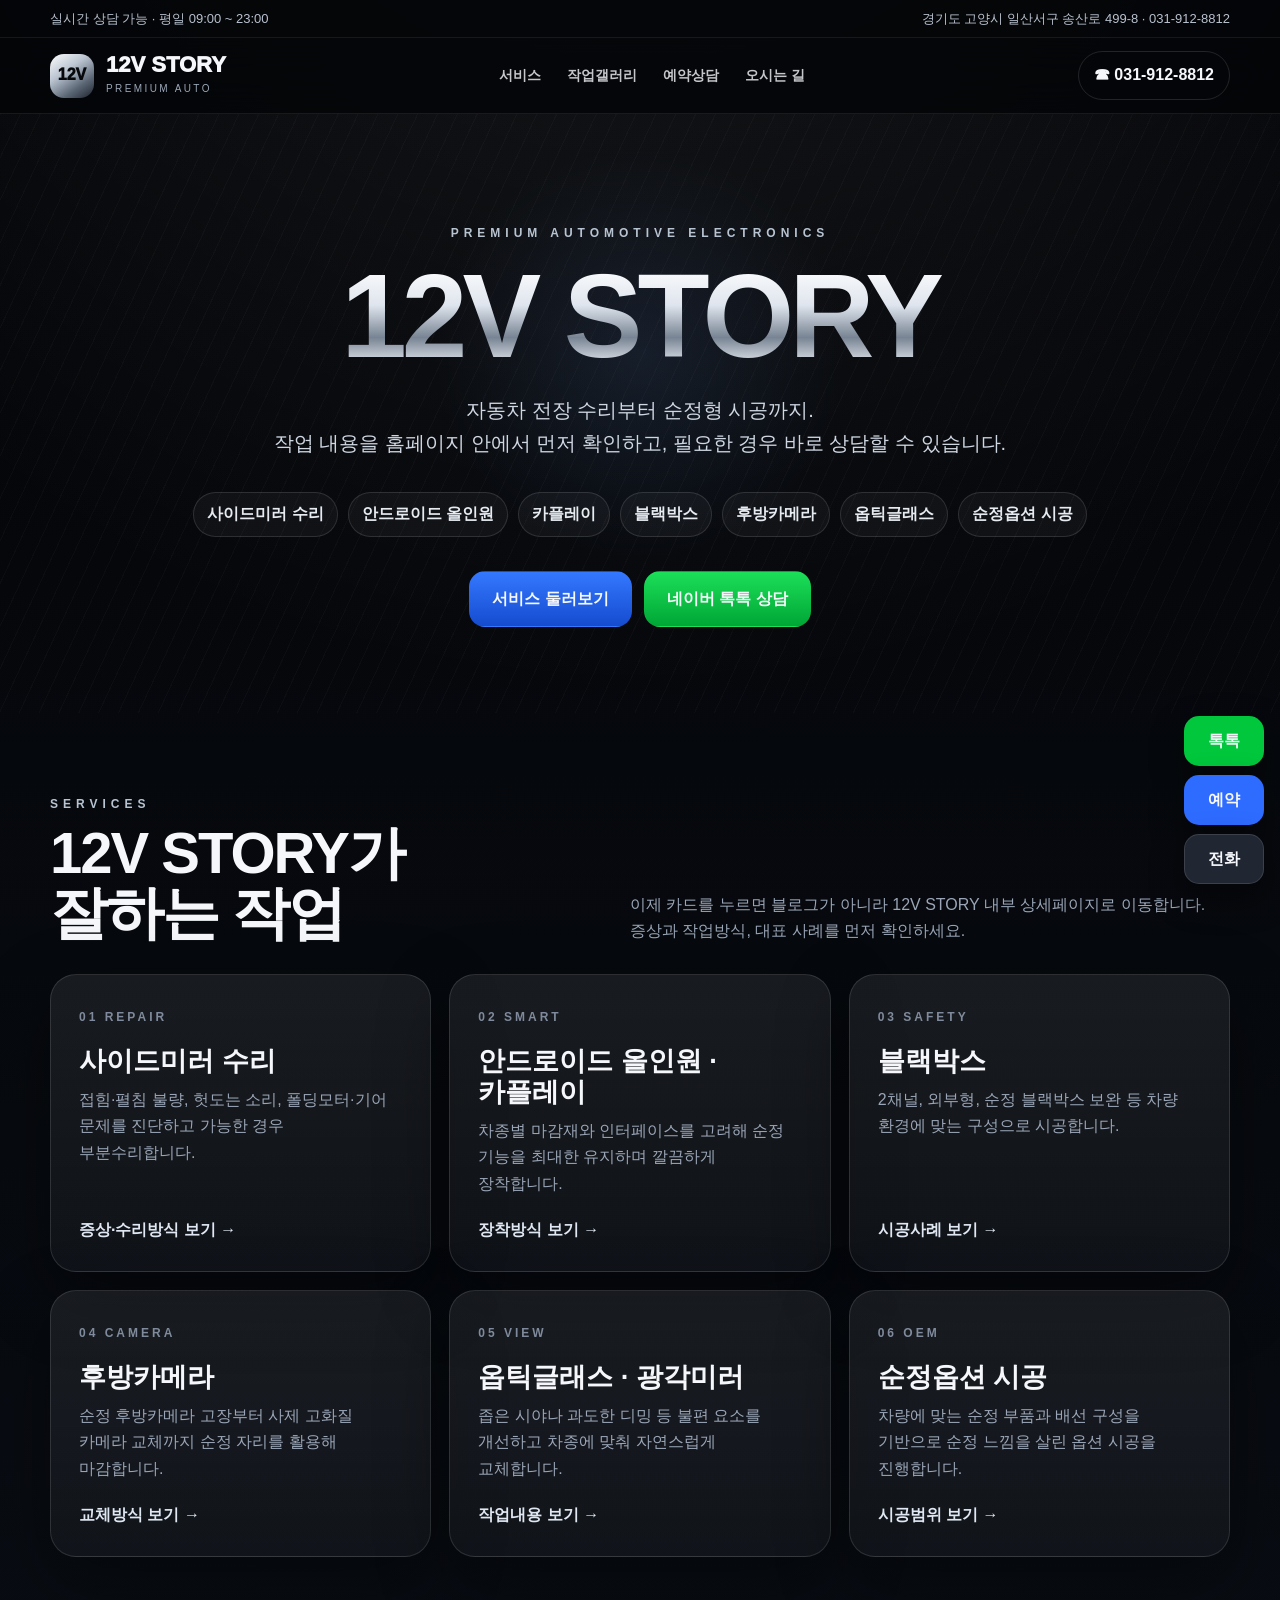
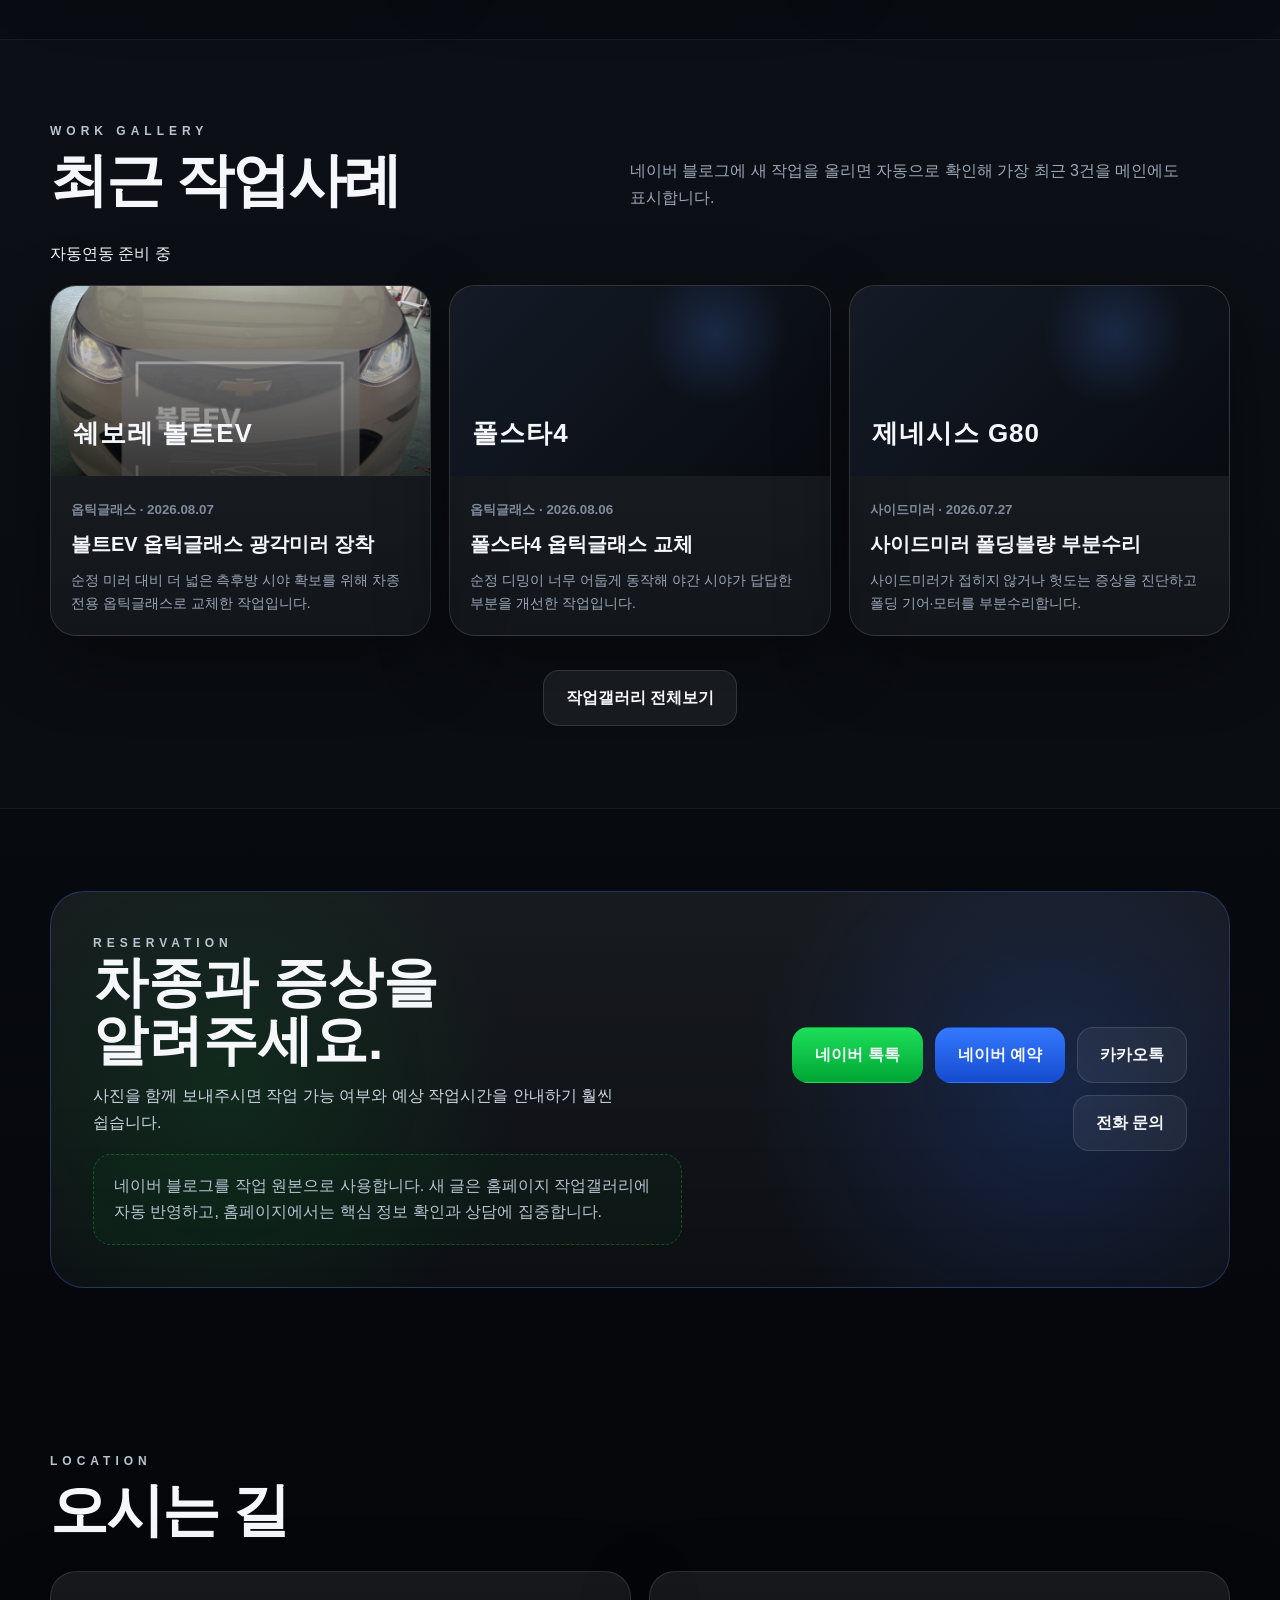
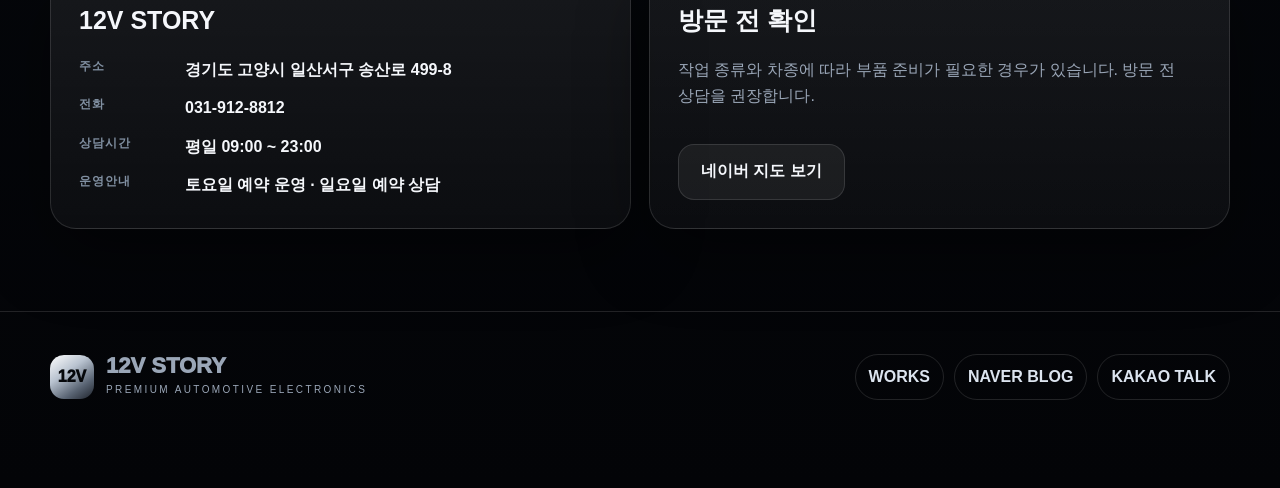
==== index.html @ 00e2d1cb "Add files via upload" ====
<!doctype html><html lang="ko"><head><meta charset="utf-8"><meta name="viewport" content="width=device-width,initial-scale=1"><meta name="description" content="12V STORY 일산 자동차 전장 전문. 사이드미러 수리, 안드로이드 올인원·카플레이, 블랙박스, 후방카메라, 옵틱글래스, 순정옵션 시공."><title>12V STORY | 일산 자동차 전장 전문</title><link rel="stylesheet" href="assets/style.css"></head><body>
<div class="topbar"><div class="wrap"><span>실시간 상담 가능 · 평일 09:00 ~ 23:00</span><span>경기도 고양시 일산서구 송산로 499-8 · 031-912-8812</span></div></div>
<nav class="nav"><div class="wrap"><a class="brand" href="index.html"><div class="brand-mark">12V</div><div><div class="brand-title">12V STORY</div><div class="brand-sub">PREMIUM AUTO</div></div></a><div class="menu"><a href="#services">서비스</a><a href="works.html">작업갤러리</a><a href="#contact">예약상담</a><a href="#location">오시는 길</a></div><a class="nav-call" href="tel:031-912-8812">☎ 031-912-8812</a></div></nav>
<header class="hero"><div class="wrap"><div class="eyebrow">Premium Automotive Electronics</div><h1>12V STORY</h1><p class="hero-copy">자동차 전장 수리부터 순정형 시공까지.<br>작업 내용을 홈페이지 안에서 먼저 확인하고, 필요한 경우 바로 상담할 수 있습니다.</p><div class="chips"><span class="chip">사이드미러 수리</span><span class="chip">안드로이드 올인원</span><span class="chip">카플레이</span><span class="chip">블랙박스</span><span class="chip">후방카메라</span><span class="chip">옵틱글래스</span><span class="chip">순정옵션 시공</span></div><div class="actions"><a class="btn primary" href="#services">서비스 둘러보기</a><a class="btn talk" href="http://talk.naver.com/WC6P8L" target="_blank" rel="noopener">네이버 톡톡 상담</a></div></div></header>
<main>
<section id="services"><div class="wrap"><div class="section-head"><div><div class="kicker">Services</div><h2>12V STORY가<br>잘하는 작업</h2></div><p class="lead">이제 카드를 누르면 블로그가 아니라 12V STORY 내부 상세페이지로 이동합니다. 증상과 작업방식, 대표 사례를 먼저 확인하세요.</p></div><div class="service-grid">
<a class="service-card" href="services/side-mirror.html"><div><span class="num">01 REPAIR</span><h3>사이드미러 수리</h3><p>접힘·펼침 불량, 헛도는 소리, 폴딩모터·기어 문제를 진단하고 가능한 경우 부분수리합니다.</p></div><span class="more">증상·수리방식 보기 →</span></a>
<a class="service-card" href="services/allinone-carplay.html"><div><span class="num">02 SMART</span><h3>안드로이드 올인원 · 카플레이</h3><p>차종별 마감재와 인터페이스를 고려해 순정 기능을 최대한 유지하며 깔끔하게 장착합니다.</p></div><span class="more">장착방식 보기 →</span></a>
<a class="service-card" href="services/blackbox.html"><div><span class="num">03 SAFETY</span><h3>블랙박스</h3><p>2채널, 외부형, 순정 블랙박스 보완 등 차량 환경에 맞는 구성으로 시공합니다.</p></div><span class="more">시공사례 보기 →</span></a>
<a class="service-card" href="services/rear-camera.html"><div><span class="num">04 CAMERA</span><h3>후방카메라</h3><p>순정 후방카메라 고장부터 사제 고화질 카메라 교체까지 순정 자리를 활용해 마감합니다.</p></div><span class="more">교체방식 보기 →</span></a>
<a class="service-card" href="services/opticglass.html"><div><span class="num">05 VIEW</span><h3>옵틱글래스 · 광각미러</h3><p>좁은 시야나 과도한 디밍 등 불편 요소를 개선하고 차종에 맞춰 자연스럽게 교체합니다.</p></div><span class="more">작업내용 보기 →</span></a>
<a class="service-card" href="services/oem.html"><div><span class="num">06 OEM</span><h3>순정옵션 시공</h3><p>차량에 맞는 순정 부품과 배선 구성을 기반으로 순정 느낌을 살린 옵션 시공을 진행합니다.</p></div><span class="more">시공범위 보기 →</span></a>
</div></div></section>
<section class="works"><div class="wrap"><div class="section-head"><div><div class="kicker">Work Gallery</div><h2>최근 작업사례</h2></div><p class="lead">네이버 블로그에 새 작업을 올리면 자동으로 확인해 가장 최근 3건을 메인에도 표시합니다.</p></div><div class="sync-status" data-sync-status>자동연동 준비 중</div><div class="work-grid" data-recent-works style="margin-top:18px"></div><div class="actions"><a class="btn dark" href="works.html">작업갤러리 전체보기</a></div></div></section>
<section id="contact"><div class="wrap"><div class="cta"><div><div class="kicker">Reservation</div><h2>차종과 증상을<br>알려주세요.</h2><p>사진을 함께 보내주시면 작업 가능 여부와 예상 작업시간을 안내하기 훨씬 쉽습니다.</p><div class="blog-note">네이버 블로그를 작업 원본으로 사용합니다. 새 글은 홈페이지 작업갤러리에 자동 반영하고, 홈페이지에서는 핵심 정보 확인과 상담에 집중합니다.</div></div><div class="actions"><a class="btn talk" href="http://talk.naver.com/WC6P8L" target="_blank" rel="noopener">네이버 톡톡</a><a class="btn primary" href="https://booking.naver.com/booking/6/bizes/475955" target="_blank" rel="noopener">네이버 예약</a><a class="btn dark" href="https://pf.kakao.com/_uxiWeu/chat" target="_blank" rel="noopener">카카오톡</a><a class="btn dark" href="tel:031-912-8812">전화 문의</a></div></div></div></section>
<section id="location"><div class="wrap"><div class="section-head"><div><div class="kicker">Location</div><h2>오시는 길</h2></div></div><div class="location-grid"><div class="info-card"><h3>12V STORY</h3><div class="info-list"><div><b>주소</b><span>경기도 고양시 일산서구 송산로 499-8</span></div><div><b>전화</b><span>031-912-8812</span></div><div><b>상담시간</b><span>평일 09:00 ~ 23:00</span></div><div><b>운영안내</b><span>토요일 예약 운영 · 일요일 예약 상담</span></div></div></div><div class="info-card"><h3>방문 전 확인</h3><p class="lead">작업 종류와 차종에 따라 부품 준비가 필요한 경우가 있습니다. 방문 전 상담을 권장합니다.</p><div class="actions" style="justify-content:flex-start"><a class="btn dark" href="https://naver.me/GYCbF7AK" target="_blank" rel="noopener">네이버 지도 보기</a></div></div></div></div></section>
</main>
<footer><div class="wrap footer-grid"><a class="brand" href="index.html"><div class="brand-mark">12V</div><div><div class="brand-title">12V STORY</div><div class="brand-sub">PREMIUM AUTOMOTIVE ELECTRONICS</div></div></a><div class="footer-links"><a href="works.html">WORKS</a><a href="https://blog.naver.com/uh2816" target="_blank" rel="noopener">NAVER BLOG</a><a href="https://pf.kakao.com/_uxiWeu/chat" target="_blank" rel="noopener">KAKAO TALK</a></div></div></footer>
<div class="floating"><a class="talk" href="http://talk.naver.com/WC6P8L" target="_blank" rel="noopener">톡톡</a><a class="reserve" href="https://booking.naver.com/booking/6/bizes/475955" target="_blank" rel="noopener">예약</a><a class="phone" href="tel:031-912-8812">전화</a></div>
<script src="assets/works-data.js"></script><script src="assets/gallery.js"></script></body></html>
---- assets/style.css ----
:root{--bg:#05070b;--bg2:#0a0e14;--panel:#0d121a;--panel2:#111824;--line:rgba(255,255,255,.12);--text:#f5f7fb;--muted:#9aa6b7;--naver:#00c73c;--blue:#2e6bff;--radius:26px;--shadow:0 24px 70px rgba(0,0,0,.42)}
*{box-sizing:border-box;margin:0;padding:0}html{scroll-behavior:smooth}body{font-family:-apple-system,BlinkMacSystemFont,'Noto Sans KR','Pretendard','Segoe UI',sans-serif;background:radial-gradient(circle at 50% -10%,rgba(255,255,255,.09),transparent 26%),linear-gradient(180deg,#030407,#090d13 46%,#030407);color:var(--text);line-height:1.65;word-break:keep-all}a{color:inherit;text-decoration:none}.wrap{width:min(1180px,calc(100% - 40px));margin:auto}.topbar{height:38px;border-bottom:1px solid rgba(255,255,255,.07);background:rgba(3,4,7,.82);color:#b9c2cf;font-size:13px}.topbar .wrap{height:100%;display:flex;align-items:center;justify-content:space-between}.nav{position:sticky;top:0;z-index:30;height:76px;background:rgba(3,4,7,.78);backdrop-filter:blur(18px);border-bottom:1px solid rgba(255,255,255,.08)}.nav .wrap{height:100%;display:flex;align-items:center;justify-content:space-between;gap:24px}.brand{display:flex;align-items:center;gap:12px}.brand-mark{width:44px;height:44px;border-radius:14px;display:grid;place-items:center;background:linear-gradient(145deg,#fff,#b9c3d0 38%,#596473 72%,#1d222b);color:#06080b;font-weight:1000}.brand-title{font-size:22px;font-weight:1000;line-height:1}.brand-sub{font-size:10px;color:var(--muted);letter-spacing:2.4px;margin-top:5px}.menu{display:flex;gap:26px;font-size:14px;font-weight:850}.menu a{opacity:.8}.menu a:hover{opacity:1}.nav-call{padding:10px 15px;border-radius:999px;border:1px solid var(--line);font-weight:900}.hero{padding:110px 0 86px;text-align:center;position:relative;overflow:hidden}.hero:before{content:'';position:absolute;inset:0;background:radial-gradient(circle at 50% 40%,rgba(80,120,180,.16),transparent 28%),repeating-linear-gradient(115deg,rgba(255,255,255,.025) 0 1px,transparent 1px 18px);pointer-events:none}.hero .wrap{position:relative}.eyebrow,.kicker{font-size:12px;letter-spacing:5px;text-transform:uppercase;color:#b8c4d2;font-weight:900}.hero h1{font-size:clamp(58px,10vw,118px);line-height:.92;letter-spacing:-5px;margin:18px 0 24px;background:linear-gradient(180deg,#fff,#dfe5ee 40%,#788493 70%,#f7faff);-webkit-background-clip:text;color:transparent}.hero-copy{max-width:820px;margin:0 auto;color:#cfd7e2;font-size:20px}.chips{display:flex;flex-wrap:wrap;justify-content:center;gap:10px;margin:32px auto 0;max-width:920px}.chip{padding:8px 13px;border:1px solid var(--line);border-radius:999px;background:rgba(255,255,255,.04);font-weight:800;color:#e6ebf2}.actions{display:flex;gap:12px;flex-wrap:wrap;justify-content:center;margin-top:34px}.btn{min-height:56px;padding:0 22px;border-radius:16px;display:inline-flex;align-items:center;justify-content:center;font-weight:950;border:1px solid transparent;transition:.18s}.btn:hover{transform:translateY(-2px)}.btn.primary{background:linear-gradient(180deg,#3478ff,#154ccf)}.btn.talk{background:linear-gradient(180deg,#1cdf59,#00a635)}.btn.dark{background:rgba(255,255,255,.06);border-color:var(--line)}section{padding:82px 0}.section-head{display:flex;justify-content:space-between;gap:24px;align-items:end;margin-bottom:30px}.section-head h2{font-size:clamp(34px,5vw,58px);line-height:1.05;letter-spacing:-2px;margin-top:8px}.lead{max-width:600px;color:var(--muted)}.service-grid{display:grid;grid-template-columns:repeat(3,1fr);gap:18px}.service-card,.work-card,.info-card{border:1px solid var(--line);border-radius:var(--radius);background:linear-gradient(180deg,rgba(255,255,255,.075),rgba(255,255,255,.035));box-shadow:var(--shadow);overflow:hidden}.service-card{padding:28px;min-height:260px;display:flex;flex-direction:column;justify-content:space-between}.service-card .num{font-size:12px;letter-spacing:3px;color:#7f8b9c;font-weight:900}.service-card h3{font-size:27px;line-height:1.15;margin:16px 0 10px}.service-card p{color:var(--muted)}.more{margin-top:20px;font-weight:900;color:#dfe7f2}.works{background:rgba(255,255,255,.012);border-top:1px solid rgba(255,255,255,.05);border-bottom:1px solid rgba(255,255,255,.05)}.work-grid{display:grid;grid-template-columns:repeat(3,1fr);gap:18px}.work-card .visual{height:190px;display:flex;align-items:end;padding:22px;background:radial-gradient(circle at 70% 25%,rgba(70,120,220,.22),transparent 24%),linear-gradient(135deg,#141b27,#080b10)}.work-card .visual b{font-size:26px;letter-spacing:1px}.work-card .body{padding:20px}.work-card .body small{color:#7f8b9c;font-weight:800}.work-card .body h3{font-size:20px;margin:5px 0 8px}.work-card .body p{color:var(--muted);font-size:14px}.cta{border:1px solid rgba(80,130,255,.28);border-radius:34px;padding:42px;background:radial-gradient(circle at 15% 50%,rgba(0,199,60,.12),transparent 28%),radial-gradient(circle at 85% 50%,rgba(46,107,255,.2),transparent 30%),linear-gradient(180deg,rgba(255,255,255,.07),rgba(255,255,255,.03));display:grid;grid-template-columns:1.1fr .9fr;gap:24px;align-items:center}.cta h2{font-size:clamp(34px,5vw,55px);line-height:1.05}.cta p{color:#cbd4df;margin-top:14px}.cta .actions{justify-content:flex-end;margin-top:0}.blog-note{margin-top:18px;padding:18px 20px;border:1px dashed rgba(0,199,60,.35);border-radius:18px;color:#b8c3d0;background:rgba(0,199,60,.04)}.location-grid{display:grid;grid-template-columns:1fr 1fr;gap:18px}.info-card{padding:28px}.info-card h3{font-size:25px;margin-bottom:16px}.info-list{display:grid;gap:12px}.info-list div{display:grid;grid-template-columns:90px 1fr;gap:16px}.info-list b{color:#8190a2;font-size:12px;letter-spacing:1px}.info-list span{font-weight:800}.floating{position:fixed;right:16px;bottom:16px;z-index:40;display:grid;gap:9px}.floating a{min-width:80px;height:50px;border-radius:15px;display:flex;align-items:center;justify-content:center;font-weight:950;box-shadow:0 14px 34px rgba(0,0,0,.38)}.floating .talk{background:var(--naver)}.floating .reserve{background:var(--blue)}.floating .phone{background:#202632;border:1px solid var(--line)}footer{padding:42px 0 88px;border-top:1px solid var(--line);color:var(--muted)}.footer-grid{display:flex;justify-content:space-between;align-items:center;gap:24px}.footer-links{display:flex;gap:10px;flex-wrap:wrap}.footer-links a{padding:9px 13px;border:1px solid var(--line);border-radius:999px;color:#dce4ef;font-weight:850}.page-hero{padding:78px 0 54px}.page-hero h1{font-size:clamp(44px,7vw,80px);line-height:1.03;letter-spacing:-3px;margin:14px 0}.page-hero p{max-width:780px;color:#cbd4df;font-size:18px}.symptoms{display:grid;grid-template-columns:repeat(4,1fr);gap:14px;margin-top:28px}.symptom{padding:18px;border:1px solid var(--line);border-radius:18px;background:rgba(255,255,255,.04);font-weight:850}.content-grid{display:grid;grid-template-columns:1.05fr .95fr;gap:20px}.content-panel{padding:30px;border:1px solid var(--line);border-radius:var(--radius);background:rgba(255,255,255,.04)}.content-panel h2{font-size:32px;margin-bottom:12px}.content-panel p,.content-panel li{color:#b9c4d1}.content-panel ul{padding-left:20px;display:grid;gap:8px}.steps{display:grid;gap:12px;margin-top:20px}.step{display:grid;grid-template-columns:54px 1fr;gap:14px;align-items:start;padding:16px;border:1px solid var(--line);border-radius:18px}.step b{width:42px;height:42px;border-radius:13px;display:grid;place-items:center;background:rgba(255,255,255,.08)}.step h3{font-size:18px}.step p{font-size:14px}.mini-works{display:grid;grid-template-columns:repeat(3,1fr);gap:14px;margin-top:20px}.mini-work{padding:20px;border:1px solid var(--line);border-radius:20px;background:rgba(255,255,255,.04)}.mini-work b{display:block;font-size:18px}.mini-work span{font-size:13px;color:var(--muted)}
@media(max-width:980px){.topbar,.menu{display:none}.service-grid,.work-grid{grid-template-columns:repeat(2,1fr)}.cta,.location-grid,.content-grid{grid-template-columns:1fr}.cta .actions{justify-content:flex-start}.symptoms{grid-template-columns:repeat(2,1fr)}}
@media(max-width:640px){.wrap{width:min(100% - 28px,1180px)}.nav{height:68px}.brand-mark{width:38px;height:38px}.brand-title{font-size:19px}.brand-sub{display:none}.nav-call{font-size:12px;padding:9px 11px}.hero{padding:82px 0 66px}.hero h1{letter-spacing:-3px}.hero-copy{font-size:17px}.service-grid,.work-grid,.mini-works{grid-template-columns:1fr}.section-head{display:block}.lead{margin-top:14px}.cta{padding:28px}.btn{width:100%}.location-grid,.content-grid{grid-template-columns:1fr}.symptoms{grid-template-columns:1fr}.footer-grid{flex-direction:column;align-items:flex-start}.floating{left:10px;right:10px;bottom:10px;grid-template-columns:repeat(3,1fr)}.floating a{min-width:0}.page-hero{padding:58px 0 38px}}
.gallery-section{padding-top:30px}.gallery-toolbar{display:flex;gap:10px;flex-wrap:wrap;margin-bottom:24px}.filter-btn{appearance:none;border:1px solid var(--line);background:rgba(255,255,255,.045);color:#dce4ef;padding:10px 15px;border-radius:999px;font:inherit;font-size:14px;font-weight:900;cursor:pointer}.filter-btn:hover,.filter-btn.active{background:#eef3fb;color:#080b10;border-color:#eef3fb}.work-card[hidden]{display:none}.work-card .visual.has-image{background-size:cover!important;background-position:center!important}.gallery-empty{padding:50px 20px;text-align:center;color:var(--muted);border:1px dashed var(--line);border-radius:22px}.work-detail-hero{padding-bottom:36px}.detail-tags{justify-content:flex-start;margin-top:24px}.detail-gallery{padding:58px 0 22px}.photo-grid{display:grid;grid-template-columns:repeat(2,1fr);gap:16px}.photo-grid figure{overflow:hidden;border:1px solid var(--line);border-radius:22px;background:rgba(255,255,255,.04)}.photo-grid img{display:block;width:100%;height:auto;object-fit:contain;background:#05070b}.photo-grid figcaption{padding:12px 15px;color:var(--muted);font-size:13px}.photo-placeholder{margin:34px 0;padding:38px;text-align:center;border:1px dashed var(--line);border-radius:22px;color:var(--muted)}.detail-bottom{display:flex;gap:12px;flex-wrap:wrap;padding:30px 0 76px}@media(max-width:640px){.photo-grid{grid-template-columns:1fr}.gallery-toolbar{gap:8px}.filter-btn{padding:9px 12px;font-size:13px}.detail-bottom .btn{width:100%}}
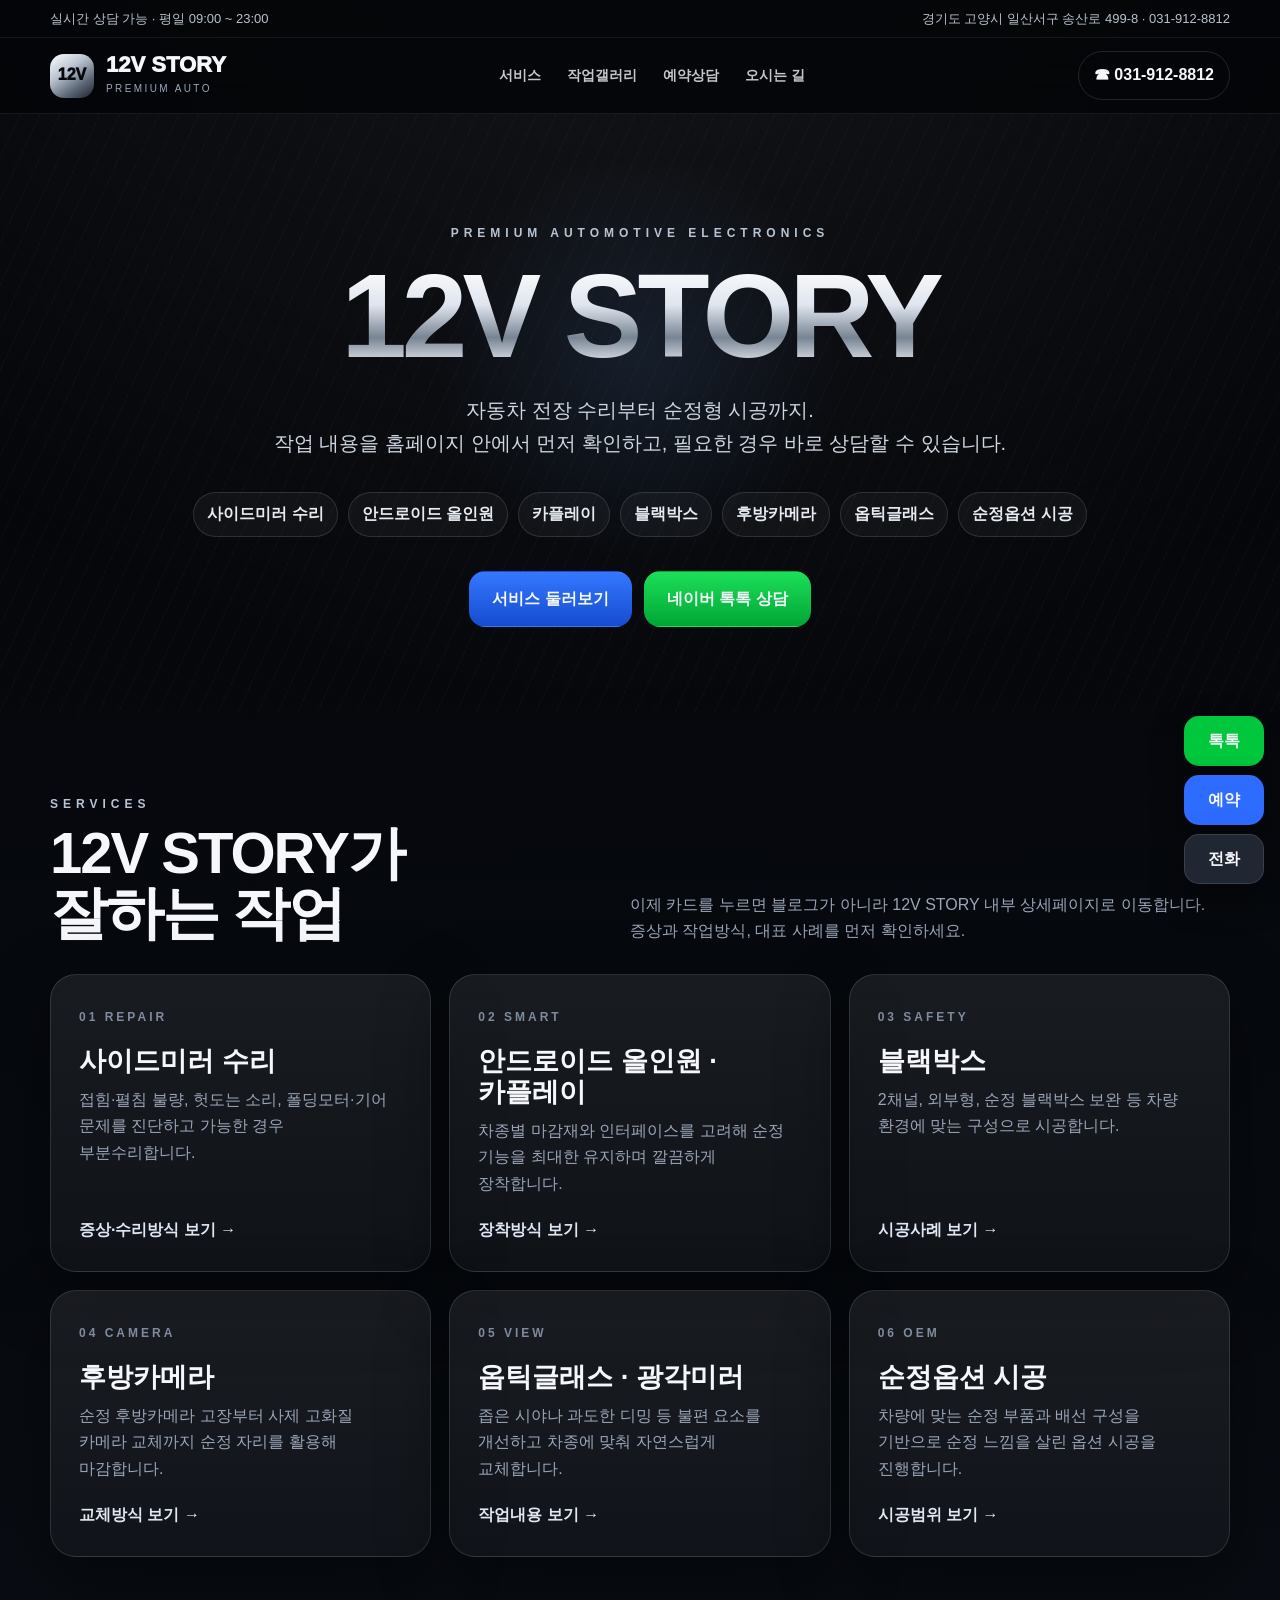
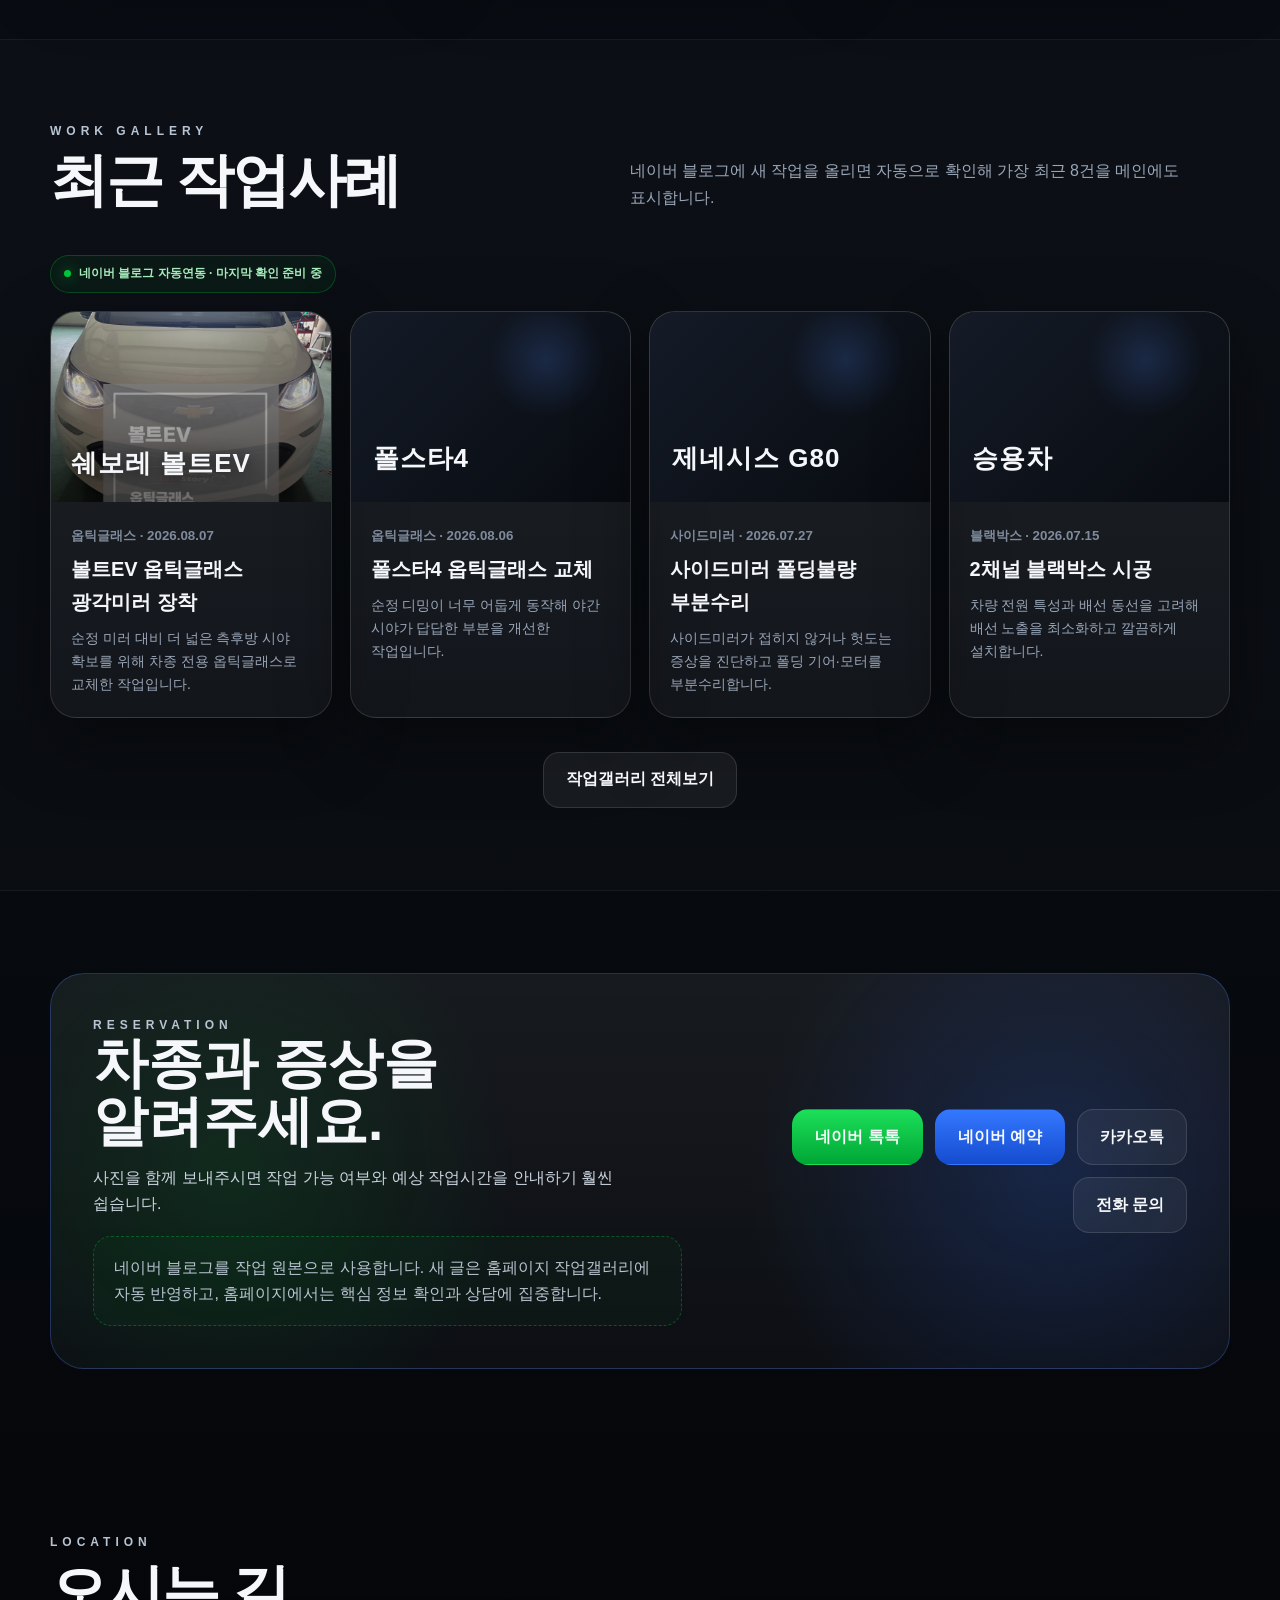
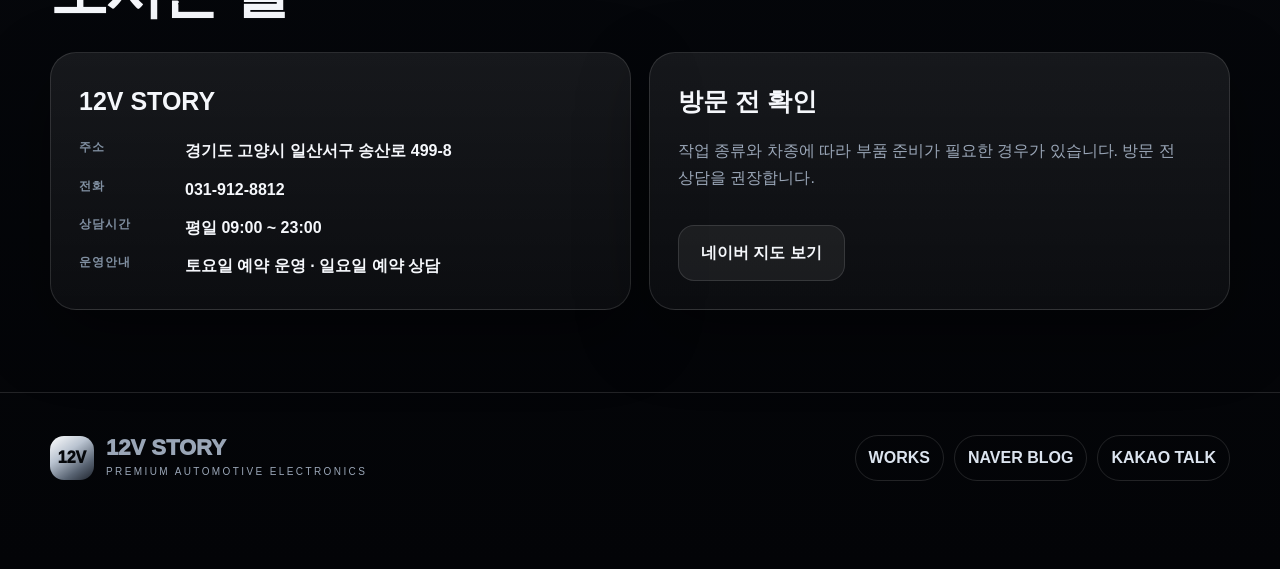
==== commit 01040499: "Add files via upload" ====
--- a/index.html
+++ b/index.html
@@ -11,7 +11,7 @@
 <a class="service-card" href="services/opticglass.html"><div><span class="num">05 VIEW</span><h3>옵틱글래스 · 광각미러</h3><p>좁은 시야나 과도한 디밍 등 불편 요소를 개선하고 차종에 맞춰 자연스럽게 교체합니다.</p></div><span class="more">작업내용 보기 →</span></a>
 <a class="service-card" href="services/oem.html"><div><span class="num">06 OEM</span><h3>순정옵션 시공</h3><p>차량에 맞는 순정 부품과 배선 구성을 기반으로 순정 느낌을 살린 옵션 시공을 진행합니다.</p></div><span class="more">시공범위 보기 →</span></a>
 </div></div></section>
-<section class="works"><div class="wrap"><div class="section-head"><div><div class="kicker">Work Gallery</div><h2>최근 작업사례</h2></div><p class="lead">네이버 블로그에 새 작업을 올리면 자동으로 확인해 가장 최근 3건을 메인에도 표시합니다.</p></div><div class="sync-status" data-sync-status>자동연동 준비 중</div><div class="work-grid" data-recent-works style="margin-top:18px"></div><div class="actions"><a class="btn dark" href="works.html">작업갤러리 전체보기</a></div></div></section>
+<section class="works"><div class="wrap"><div class="section-head"><div><div class="kicker">Work Gallery</div><h2>최근 작업사례</h2></div><p class="lead">네이버 블로그에 새 작업을 올리면 자동으로 확인해 가장 최근 8건을 메인에도 표시합니다.</p></div><div class="sync-status" data-sync-status>자동연동 준비 중</div><div class="work-grid" data-recent-works style="margin-top:18px"></div><div class="actions"><a class="btn dark" href="works.html">작업갤러리 전체보기</a></div></div></section>
 <section id="contact"><div class="wrap"><div class="cta"><div><div class="kicker">Reservation</div><h2>차종과 증상을<br>알려주세요.</h2><p>사진을 함께 보내주시면 작업 가능 여부와 예상 작업시간을 안내하기 훨씬 쉽습니다.</p><div class="blog-note">네이버 블로그를 작업 원본으로 사용합니다. 새 글은 홈페이지 작업갤러리에 자동 반영하고, 홈페이지에서는 핵심 정보 확인과 상담에 집중합니다.</div></div><div class="actions"><a class="btn talk" href="http://talk.naver.com/WC6P8L" target="_blank" rel="noopener">네이버 톡톡</a><a class="btn primary" href="https://booking.naver.com/booking/6/bizes/475955" target="_blank" rel="noopener">네이버 예약</a><a class="btn dark" href="https://pf.kakao.com/_uxiWeu/chat" target="_blank" rel="noopener">카카오톡</a><a class="btn dark" href="tel:031-912-8812">전화 문의</a></div></div></div></section>
 <section id="location"><div class="wrap"><div class="section-head"><div><div class="kicker">Location</div><h2>오시는 길</h2></div></div><div class="location-grid"><div class="info-card"><h3>12V STORY</h3><div class="info-list"><div><b>주소</b><span>경기도 고양시 일산서구 송산로 499-8</span></div><div><b>전화</b><span>031-912-8812</span></div><div><b>상담시간</b><span>평일 09:00 ~ 23:00</span></div><div><b>운영안내</b><span>토요일 예약 운영 · 일요일 예약 상담</span></div></div></div><div class="info-card"><h3>방문 전 확인</h3><p class="lead">작업 종류와 차종에 따라 부품 준비가 필요한 경우가 있습니다. 방문 전 상담을 권장합니다.</p><div class="actions" style="justify-content:flex-start"><a class="btn dark" href="https://naver.me/GYCbF7AK" target="_blank" rel="noopener">네이버 지도 보기</a></div></div></div></div></section>
 </main>
--- a/assets/style.css
+++ b/assets/style.css
@@ -3,3 +3,45 @@
 @media(max-width:980px){.topbar,.menu{display:none}.service-grid,.work-grid{grid-template-columns:repeat(2,1fr)}.cta,.location-grid,.content-grid{grid-template-columns:1fr}.cta .actions{justify-content:flex-start}.symptoms{grid-template-columns:repeat(2,1fr)}}
 @media(max-width:640px){.wrap{width:min(100% - 28px,1180px)}.nav{height:68px}.brand-mark{width:38px;height:38px}.brand-title{font-size:19px}.brand-sub{display:none}.nav-call{font-size:12px;padding:9px 11px}.hero{padding:82px 0 66px}.hero h1{letter-spacing:-3px}.hero-copy{font-size:17px}.service-grid,.work-grid,.mini-works{grid-template-columns:1fr}.section-head{display:block}.lead{margin-top:14px}.cta{padding:28px}.btn{width:100%}.location-grid,.content-grid{grid-template-columns:1fr}.symptoms{grid-template-columns:1fr}.footer-grid{flex-direction:column;align-items:flex-start}.floating{left:10px;right:10px;bottom:10px;grid-template-columns:repeat(3,1fr)}.floating a{min-width:0}.page-hero{padding:58px 0 38px}}
 .gallery-section{padding-top:30px}.gallery-toolbar{display:flex;gap:10px;flex-wrap:wrap;margin-bottom:24px}.filter-btn{appearance:none;border:1px solid var(--line);background:rgba(255,255,255,.045);color:#dce4ef;padding:10px 15px;border-radius:999px;font:inherit;font-size:14px;font-weight:900;cursor:pointer}.filter-btn:hover,.filter-btn.active{background:#eef3fb;color:#080b10;border-color:#eef3fb}.work-card[hidden]{display:none}.work-card .visual.has-image{background-size:cover!important;background-position:center!important}.gallery-empty{padding:50px 20px;text-align:center;color:var(--muted);border:1px dashed var(--line);border-radius:22px}.work-detail-hero{padding-bottom:36px}.detail-tags{justify-content:flex-start;margin-top:24px}.detail-gallery{padding:58px 0 22px}.photo-grid{display:grid;grid-template-columns:repeat(2,1fr);gap:16px}.photo-grid figure{overflow:hidden;border:1px solid var(--line);border-radius:22px;background:rgba(255,255,255,.04)}.photo-grid img{display:block;width:100%;height:auto;object-fit:contain;background:#05070b}.photo-grid figcaption{padding:12px 15px;color:var(--muted);font-size:13px}.photo-placeholder{margin:34px 0;padding:38px;text-align:center;border:1px dashed var(--line);border-radius:22px;color:var(--muted)}.detail-bottom{display:flex;gap:12px;flex-wrap:wrap;padding:30px 0 76px}@media(max-width:640px){.photo-grid{grid-template-columns:1fr}.gallery-toolbar{gap:8px}.filter-btn{padding:9px 12px;font-size:13px}.detail-bottom .btn{width:100%}}
+
+
+/* 작업 상세페이지 - 보기 편한 갤러리 버전 */
+.work-detail-hero{max-width:920px;margin:0 auto;padding-bottom:30px}
+.work-detail-hero h1{font-size:clamp(38px,6vw,68px);line-height:1.08}
+.work-detail-hero p{max-width:760px;font-size:17px}
+.detail-facts{display:grid;grid-template-columns:repeat(3,1fr);gap:12px;max-width:920px;margin:0 auto 18px}
+.detail-facts>div{padding:16px 18px;border:1px solid var(--line);border-radius:18px;background:rgba(255,255,255,.045)}
+.detail-facts small{display:block;color:#8190a2;font-size:11px;font-weight:900;letter-spacing:1.5px;margin-bottom:4px}
+.detail-facts b{display:block;font-size:16px}
+.detail-info-grid{display:grid;grid-template-columns:1.25fr .75fr;gap:18px;max-width:920px;margin:0 auto}
+.detail-copy,.detail-contact{padding:26px}
+.detail-copy h2,.detail-contact h2{font-size:27px}
+.detail-copy h3{font-size:17px;margin:22px 0 10px}
+.point-list{display:grid;gap:7px;padding-left:20px;color:#c7d0dc}
+.detail-tags{justify-content:flex-start;margin-top:20px}
+.detail-gallery{padding:52px 0 18px}
+.detail-gallery-inner{width:min(900px,100%);margin:0 auto}
+.detail-gallery .section-head{margin-bottom:22px}
+.detail-gallery .section-head h2{font-size:clamp(30px,4vw,42px)}
+.gallery-intro{color:var(--muted);font-size:14px;margin-top:8px}
+.photo-grid{grid-template-columns:repeat(2,minmax(0,1fr));gap:22px 18px;align-items:start}
+.photo-grid figure{border-radius:18px;box-shadow:0 14px 38px rgba(0,0,0,.24)}
+.photo-grid img{width:100%;height:auto;max-height:none}
+.photo-grid figcaption{padding:11px 13px 13px;line-height:1.5;font-size:13px;color:#b7c1cf;background:rgba(255,255,255,.025)}
+.detail-bottom{max-width:920px;margin:0 auto}
+@media(max-width:980px){.detail-info-grid{grid-template-columns:1fr}.detail-facts{grid-template-columns:repeat(3,1fr)}}
+@media(max-width:640px){.detail-facts{grid-template-columns:1fr;gap:8px}.detail-facts>div{padding:13px 15px}.detail-info-grid{gap:12px}.detail-copy,.detail-contact{padding:21px}.photo-grid{grid-template-columns:1fr;gap:16px}.detail-gallery{padding-top:40px}.gallery-intro{font-size:13px}}
+
+/* 네이버 블로그 자동연동형 */
+.sync-status{display:inline-flex;align-items:center;gap:8px;margin-top:14px;padding:8px 13px;border:1px solid rgba(0,199,60,.28);border-radius:999px;background:rgba(0,199,60,.055);color:#a9eebd;font-size:12px;font-weight:850}
+.sync-status:before{content:'';width:7px;height:7px;border-radius:50%;background:var(--naver);box-shadow:0 0 14px rgba(0,199,60,.8)}
+.work-card .visual.has-image{position:relative;padding:0;overflow:hidden;background:#090d13!important}
+.work-card .visual.has-image img{width:100%;height:100%;display:block;object-fit:cover;object-position:center}
+.work-card .visual.has-image:after{content:'';position:absolute;inset:0;background:linear-gradient(180deg,rgba(0,0,0,.02),rgba(0,0,0,.58));pointer-events:none}
+.work-card .visual.has-image b{position:absolute;left:20px;bottom:17px;z-index:2;text-shadow:0 2px 16px rgba(0,0,0,.7)}
+.auto-note{margin:18px 0 0;padding:18px 20px;border:1px solid rgba(0,199,60,.22);border-radius:20px;background:rgba(0,199,60,.045);color:#c4ceda}
+.auto-note b{color:#e9fff0}
+.not-found{margin:60px auto;max-width:820px}
+
+/* Main recent works: 8 items, 4 x 2 on desktop */
+@media(min-width:981px){.works [data-recent-works]{grid-template-columns:repeat(4,1fr)}}
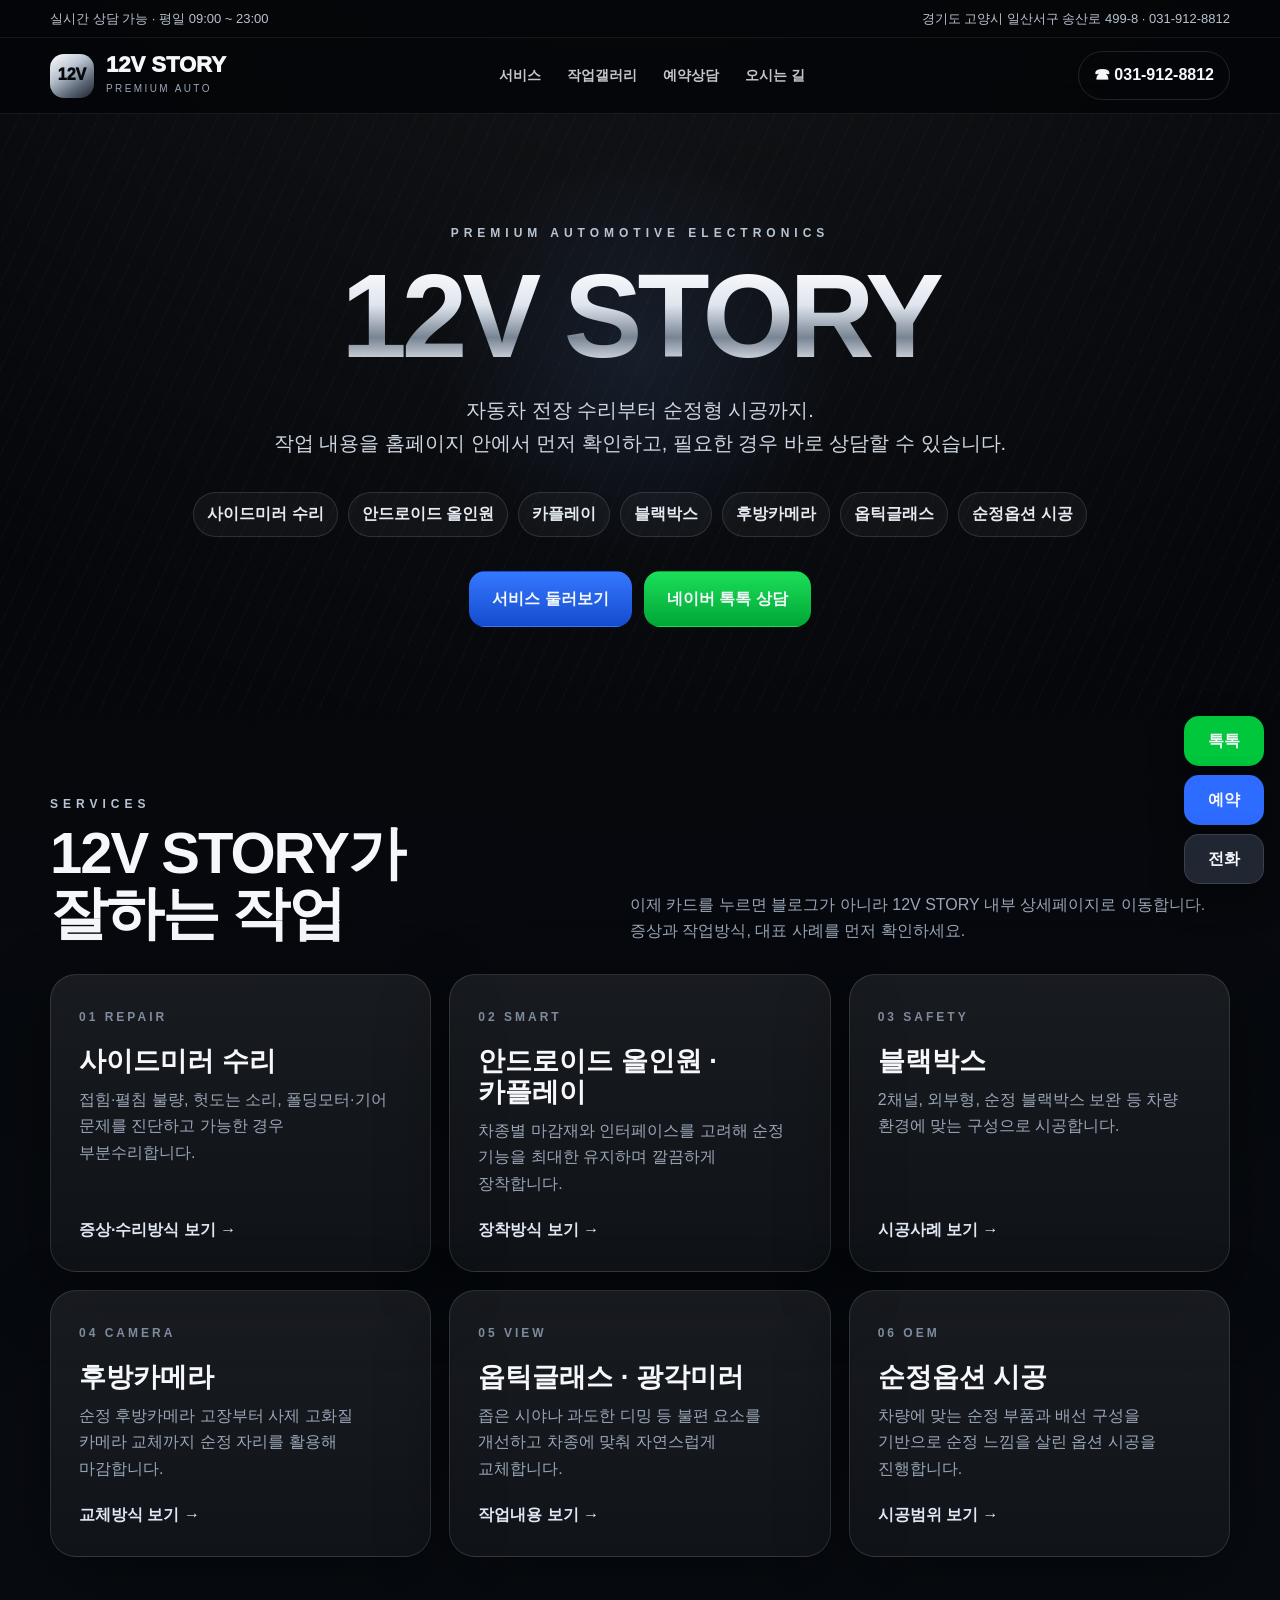
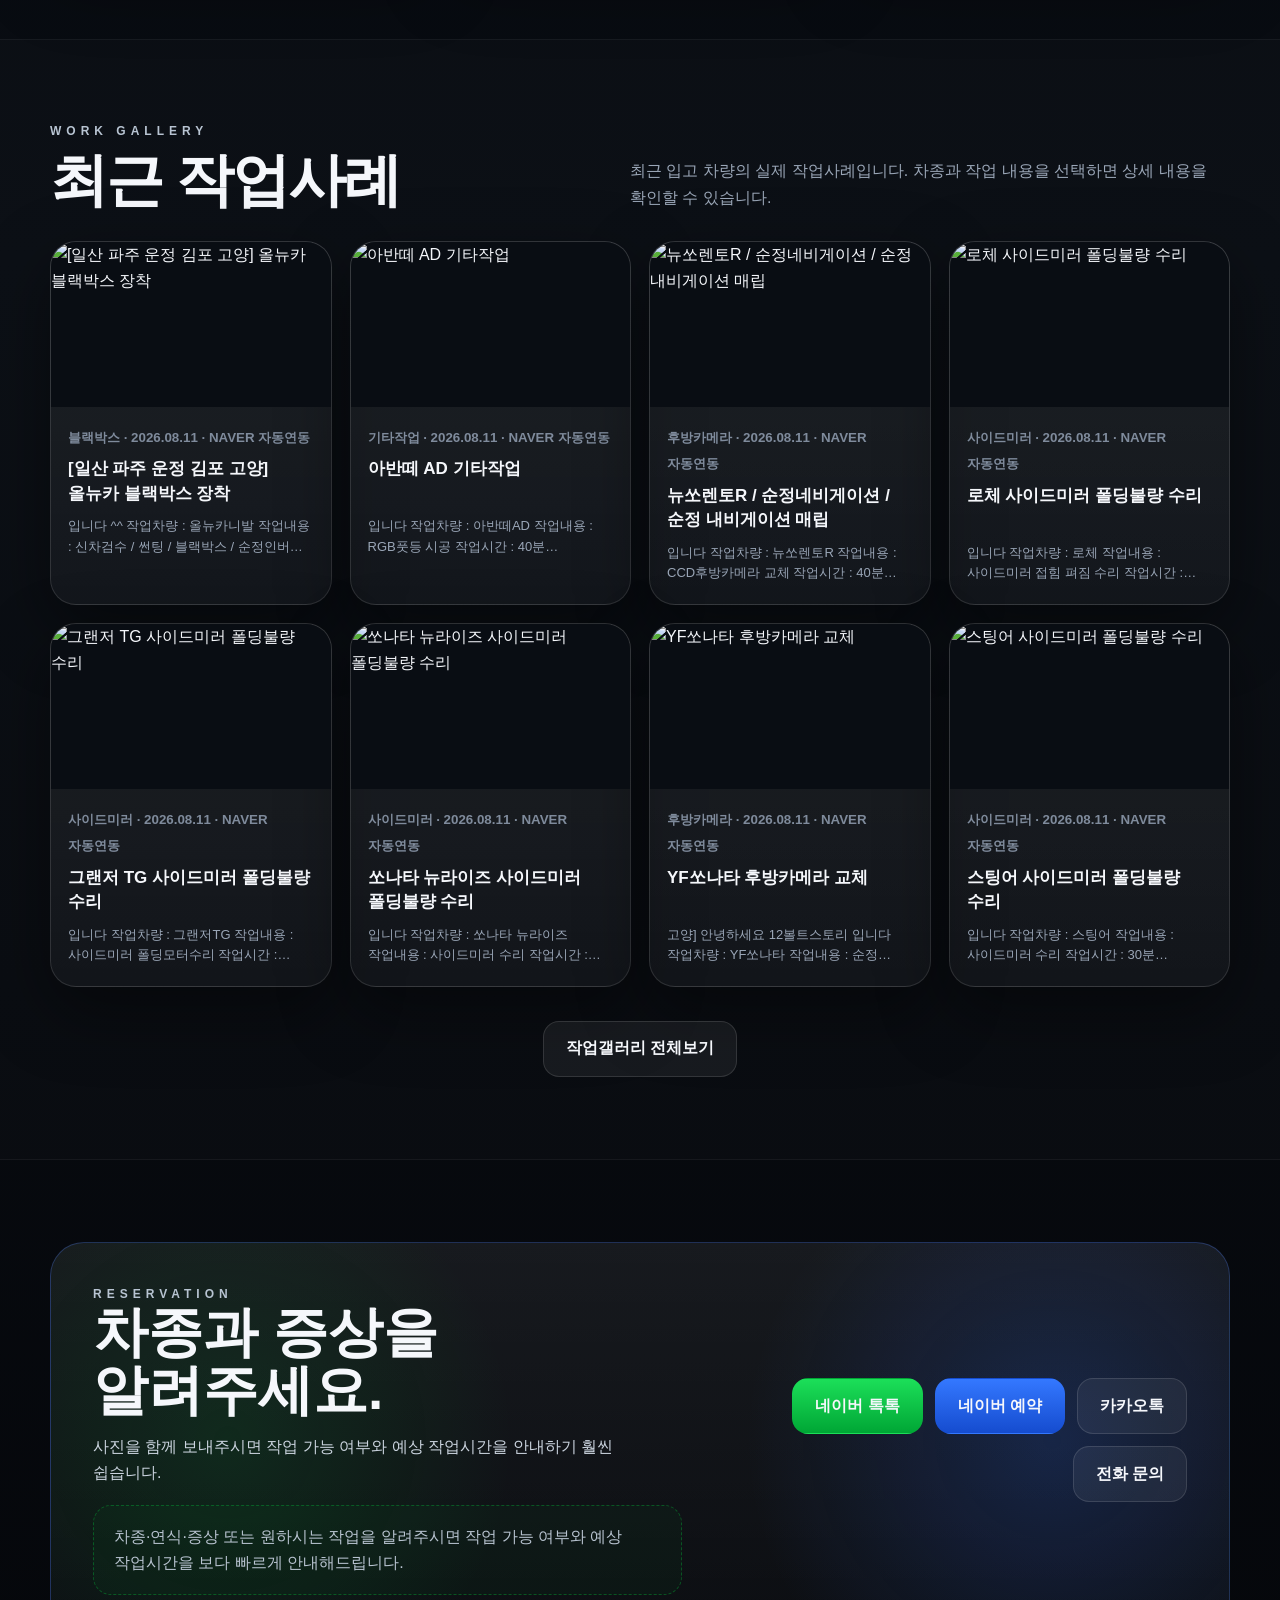
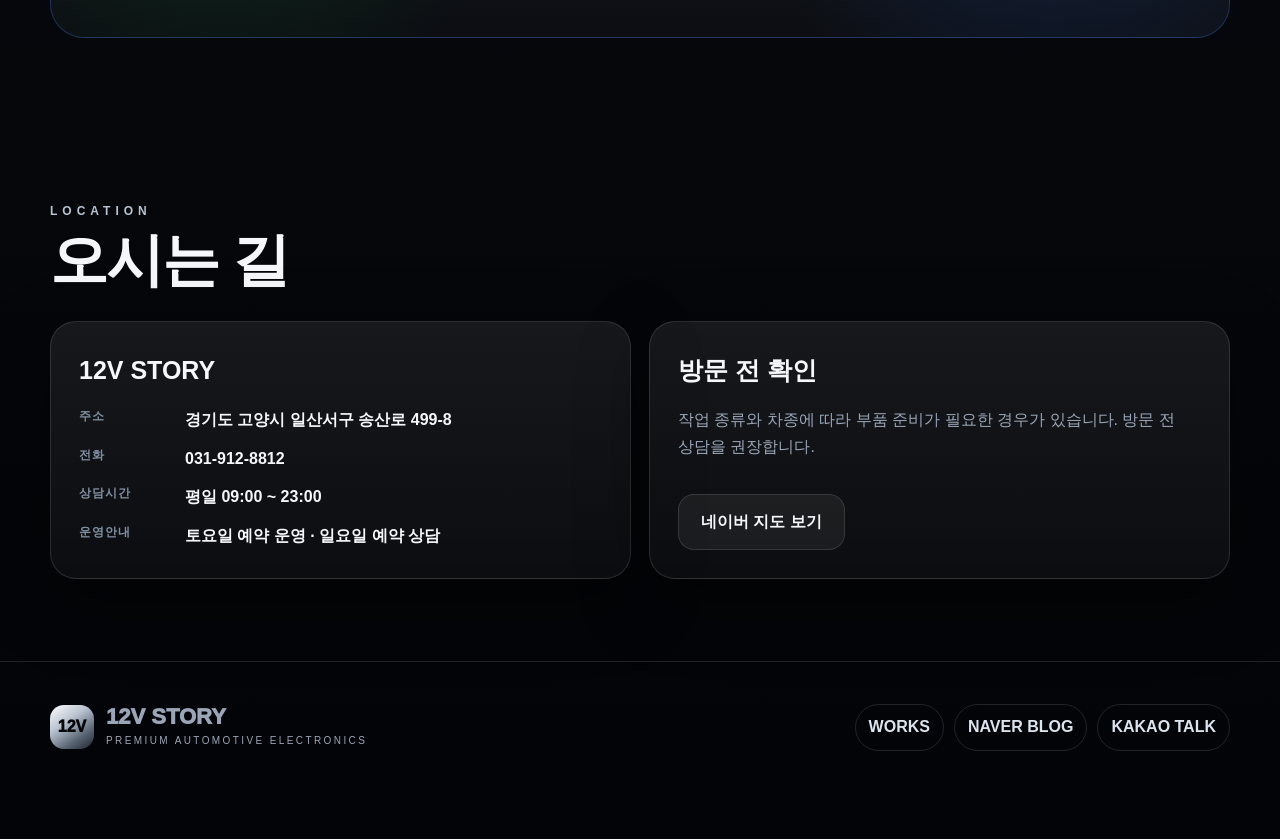
==== commit b77d958a: "Add files via upload" ====
--- a/index.html
+++ b/index.html
@@ -1,4 +1,4 @@
-<!doctype html><html lang="ko"><head><meta charset="utf-8"><meta name="viewport" content="width=device-width,initial-scale=1"><meta name="description" content="12V STORY 일산 자동차 전장 전문. 사이드미러 수리, 안드로이드 올인원·카플레이, 블랙박스, 후방카메라, 옵틱글래스, 순정옵션 시공."><title>12V STORY | 일산 자동차 전장 전문</title><link rel="stylesheet" href="assets/style.css"></head><body>
+<!doctype html><html lang="ko"><head><meta charset="utf-8"><meta name="viewport" content="width=device-width,initial-scale=1"><meta name="description" content="12V STORY 일산 자동차 전장 전문. 사이드미러 수리, 안드로이드 올인원·카플레이, 블랙박스, 후방카메라, 옵틱글래스, 순정옵션 시공."><title>12V STORY | 일산 자동차 전장 전문</title><link rel="stylesheet" href="assets/style.css?v=20260812a"></head><body>
 <div class="topbar"><div class="wrap"><span>실시간 상담 가능 · 평일 09:00 ~ 23:00</span><span>경기도 고양시 일산서구 송산로 499-8 · 031-912-8812</span></div></div>
 <nav class="nav"><div class="wrap"><a class="brand" href="index.html"><div class="brand-mark">12V</div><div><div class="brand-title">12V STORY</div><div class="brand-sub">PREMIUM AUTO</div></div></a><div class="menu"><a href="#services">서비스</a><a href="works.html">작업갤러리</a><a href="#contact">예약상담</a><a href="#location">오시는 길</a></div><a class="nav-call" href="tel:031-912-8812">☎ 031-912-8812</a></div></nav>
 <header class="hero"><div class="wrap"><div class="eyebrow">Premium Automotive Electronics</div><h1>12V STORY</h1><p class="hero-copy">자동차 전장 수리부터 순정형 시공까지.<br>작업 내용을 홈페이지 안에서 먼저 확인하고, 필요한 경우 바로 상담할 수 있습니다.</p><div class="chips"><span class="chip">사이드미러 수리</span><span class="chip">안드로이드 올인원</span><span class="chip">카플레이</span><span class="chip">블랙박스</span><span class="chip">후방카메라</span><span class="chip">옵틱글래스</span><span class="chip">순정옵션 시공</span></div><div class="actions"><a class="btn primary" href="#services">서비스 둘러보기</a><a class="btn talk" href="http://talk.naver.com/WC6P8L" target="_blank" rel="noopener">네이버 톡톡 상담</a></div></div></header>
@@ -11,10 +11,10 @@
 <a class="service-card" href="services/opticglass.html"><div><span class="num">05 VIEW</span><h3>옵틱글래스 · 광각미러</h3><p>좁은 시야나 과도한 디밍 등 불편 요소를 개선하고 차종에 맞춰 자연스럽게 교체합니다.</p></div><span class="more">작업내용 보기 →</span></a>
 <a class="service-card" href="services/oem.html"><div><span class="num">06 OEM</span><h3>순정옵션 시공</h3><p>차량에 맞는 순정 부품과 배선 구성을 기반으로 순정 느낌을 살린 옵션 시공을 진행합니다.</p></div><span class="more">시공범위 보기 →</span></a>
 </div></div></section>
-<section class="works"><div class="wrap"><div class="section-head"><div><div class="kicker">Work Gallery</div><h2>최근 작업사례</h2></div><p class="lead">네이버 블로그에 새 작업을 올리면 자동으로 확인해 가장 최근 8건을 메인에도 표시합니다.</p></div><div class="sync-status" data-sync-status>자동연동 준비 중</div><div class="work-grid" data-recent-works style="margin-top:18px"></div><div class="actions"><a class="btn dark" href="works.html">작업갤러리 전체보기</a></div></div></section>
-<section id="contact"><div class="wrap"><div class="cta"><div><div class="kicker">Reservation</div><h2>차종과 증상을<br>알려주세요.</h2><p>사진을 함께 보내주시면 작업 가능 여부와 예상 작업시간을 안내하기 훨씬 쉽습니다.</p><div class="blog-note">네이버 블로그를 작업 원본으로 사용합니다. 새 글은 홈페이지 작업갤러리에 자동 반영하고, 홈페이지에서는 핵심 정보 확인과 상담에 집중합니다.</div></div><div class="actions"><a class="btn talk" href="http://talk.naver.com/WC6P8L" target="_blank" rel="noopener">네이버 톡톡</a><a class="btn primary" href="https://booking.naver.com/booking/6/bizes/475955" target="_blank" rel="noopener">네이버 예약</a><a class="btn dark" href="https://pf.kakao.com/_uxiWeu/chat" target="_blank" rel="noopener">카카오톡</a><a class="btn dark" href="tel:031-912-8812">전화 문의</a></div></div></div></section>
+<section class="works"><div class="wrap"><div class="section-head"><div><div class="kicker">Work Gallery</div><h2>최근 작업사례</h2></div><p class="lead">최근 입고 차량의 실제 작업사례입니다. 차종과 작업 내용을 선택하면 상세 내용을 확인할 수 있습니다.</p></div><div class="work-grid" data-recent-works style="margin-top:18px"></div><div class="actions"><a class="btn dark" href="works.html">작업갤러리 전체보기</a></div></div></section>
+<section id="contact"><div class="wrap"><div class="cta"><div><div class="kicker">Reservation</div><h2>차종과 증상을<br>알려주세요.</h2><p>사진을 함께 보내주시면 작업 가능 여부와 예상 작업시간을 안내하기 훨씬 쉽습니다.</p><div class="blog-note">차종·연식·증상 또는 원하시는 작업을 알려주시면 작업 가능 여부와 예상 작업시간을 보다 빠르게 안내해드립니다.</div></div><div class="actions"><a class="btn talk" href="http://talk.naver.com/WC6P8L" target="_blank" rel="noopener">네이버 톡톡</a><a class="btn primary" href="https://booking.naver.com/booking/6/bizes/475955" target="_blank" rel="noopener">네이버 예약</a><a class="btn dark" href="https://pf.kakao.com/_uxiWeu/chat" target="_blank" rel="noopener">카카오톡</a><a class="btn dark" href="tel:031-912-8812">전화 문의</a></div></div></div></section>
 <section id="location"><div class="wrap"><div class="section-head"><div><div class="kicker">Location</div><h2>오시는 길</h2></div></div><div class="location-grid"><div class="info-card"><h3>12V STORY</h3><div class="info-list"><div><b>주소</b><span>경기도 고양시 일산서구 송산로 499-8</span></div><div><b>전화</b><span>031-912-8812</span></div><div><b>상담시간</b><span>평일 09:00 ~ 23:00</span></div><div><b>운영안내</b><span>토요일 예약 운영 · 일요일 예약 상담</span></div></div></div><div class="info-card"><h3>방문 전 확인</h3><p class="lead">작업 종류와 차종에 따라 부품 준비가 필요한 경우가 있습니다. 방문 전 상담을 권장합니다.</p><div class="actions" style="justify-content:flex-start"><a class="btn dark" href="https://naver.me/GYCbF7AK" target="_blank" rel="noopener">네이버 지도 보기</a></div></div></div></div></section>
 </main>
 <footer><div class="wrap footer-grid"><a class="brand" href="index.html"><div class="brand-mark">12V</div><div><div class="brand-title">12V STORY</div><div class="brand-sub">PREMIUM AUTOMOTIVE ELECTRONICS</div></div></a><div class="footer-links"><a href="works.html">WORKS</a><a href="https://blog.naver.com/uh2816" target="_blank" rel="noopener">NAVER BLOG</a><a href="https://pf.kakao.com/_uxiWeu/chat" target="_blank" rel="noopener">KAKAO TALK</a></div></div></footer>
 <div class="floating"><a class="talk" href="http://talk.naver.com/WC6P8L" target="_blank" rel="noopener">톡톡</a><a class="reserve" href="https://booking.naver.com/booking/6/bizes/475955" target="_blank" rel="noopener">예약</a><a class="phone" href="tel:031-912-8812">전화</a></div>
-<script src="assets/works-data.js"></script><script src="assets/gallery.js"></script></body></html>
+<script src="assets/works-data.js?v=20260812a"></script><script src="assets/gallery.js?v=20260812a"></script></body></html>
--- a/assets/style.css
+++ b/assets/style.css
@@ -45,3 +45,67 @@
 
 /* Main recent works: 8 items, 4 x 2 on desktop */
 @media(min-width:981px){.works [data-recent-works]{grid-template-columns:repeat(4,1fr)}}
+
+
+/* 카드 제목/설명 정리 */
+.work-card .body h3{
+  font-size:18px;
+  line-height:1.42;
+  min-height:51px;
+  margin:7px 0 8px;
+  display:-webkit-box;
+  -webkit-box-orient:vertical;
+  -webkit-line-clamp:2;
+  overflow:hidden;
+}
+.work-card .body p{
+  line-height:1.55;
+  min-height:44px;
+  display:-webkit-box;
+  -webkit-box-orient:vertical;
+  -webkit-line-clamp:2;
+  overflow:hidden;
+}
+.work-card .visual.has-image:after{
+  background:linear-gradient(180deg,rgba(0,0,0,.01),rgba(0,0,0,.08));
+}
+.work-card .visual.has-image b{display:none}
+@media(min-width:981px){
+  .works [data-recent-works]{grid-template-columns:repeat(4,1fr)}
+  .works [data-recent-works] .work-card .visual{height:165px}
+  .works [data-recent-works] .work-card .body{padding:17px}
+  .works [data-recent-works] .work-card .body h3{font-size:17px}
+  .works [data-recent-works] .work-card .body p{font-size:13px}
+}
+
+
+/* Thumbnail = photo only. No title/text/overlay on top of images. */
+.work-card .visual{
+  position:relative;
+  padding:0 !important;
+  overflow:hidden;
+}
+.work-card .visual.has-image::before,
+.work-card .visual.has-image::after{
+  content:none !important;
+  display:none !important;
+  background:none !important;
+}
+.work-card .visual.has-image > *:not(img){
+  display:none !important;
+}
+.work-card .visual.has-image img{
+  width:100%;
+  height:100%;
+  display:block;
+  object-fit:cover;
+  object-position:center;
+}
+.work-card .visual.thumb-empty{
+  background:
+    radial-gradient(circle at 50% 42%,rgba(255,255,255,.08),transparent 26%),
+    linear-gradient(135deg,#111722,#070a0f);
+}
+.work-card .visual.thumb-empty::after{
+  content:none !important;
+}
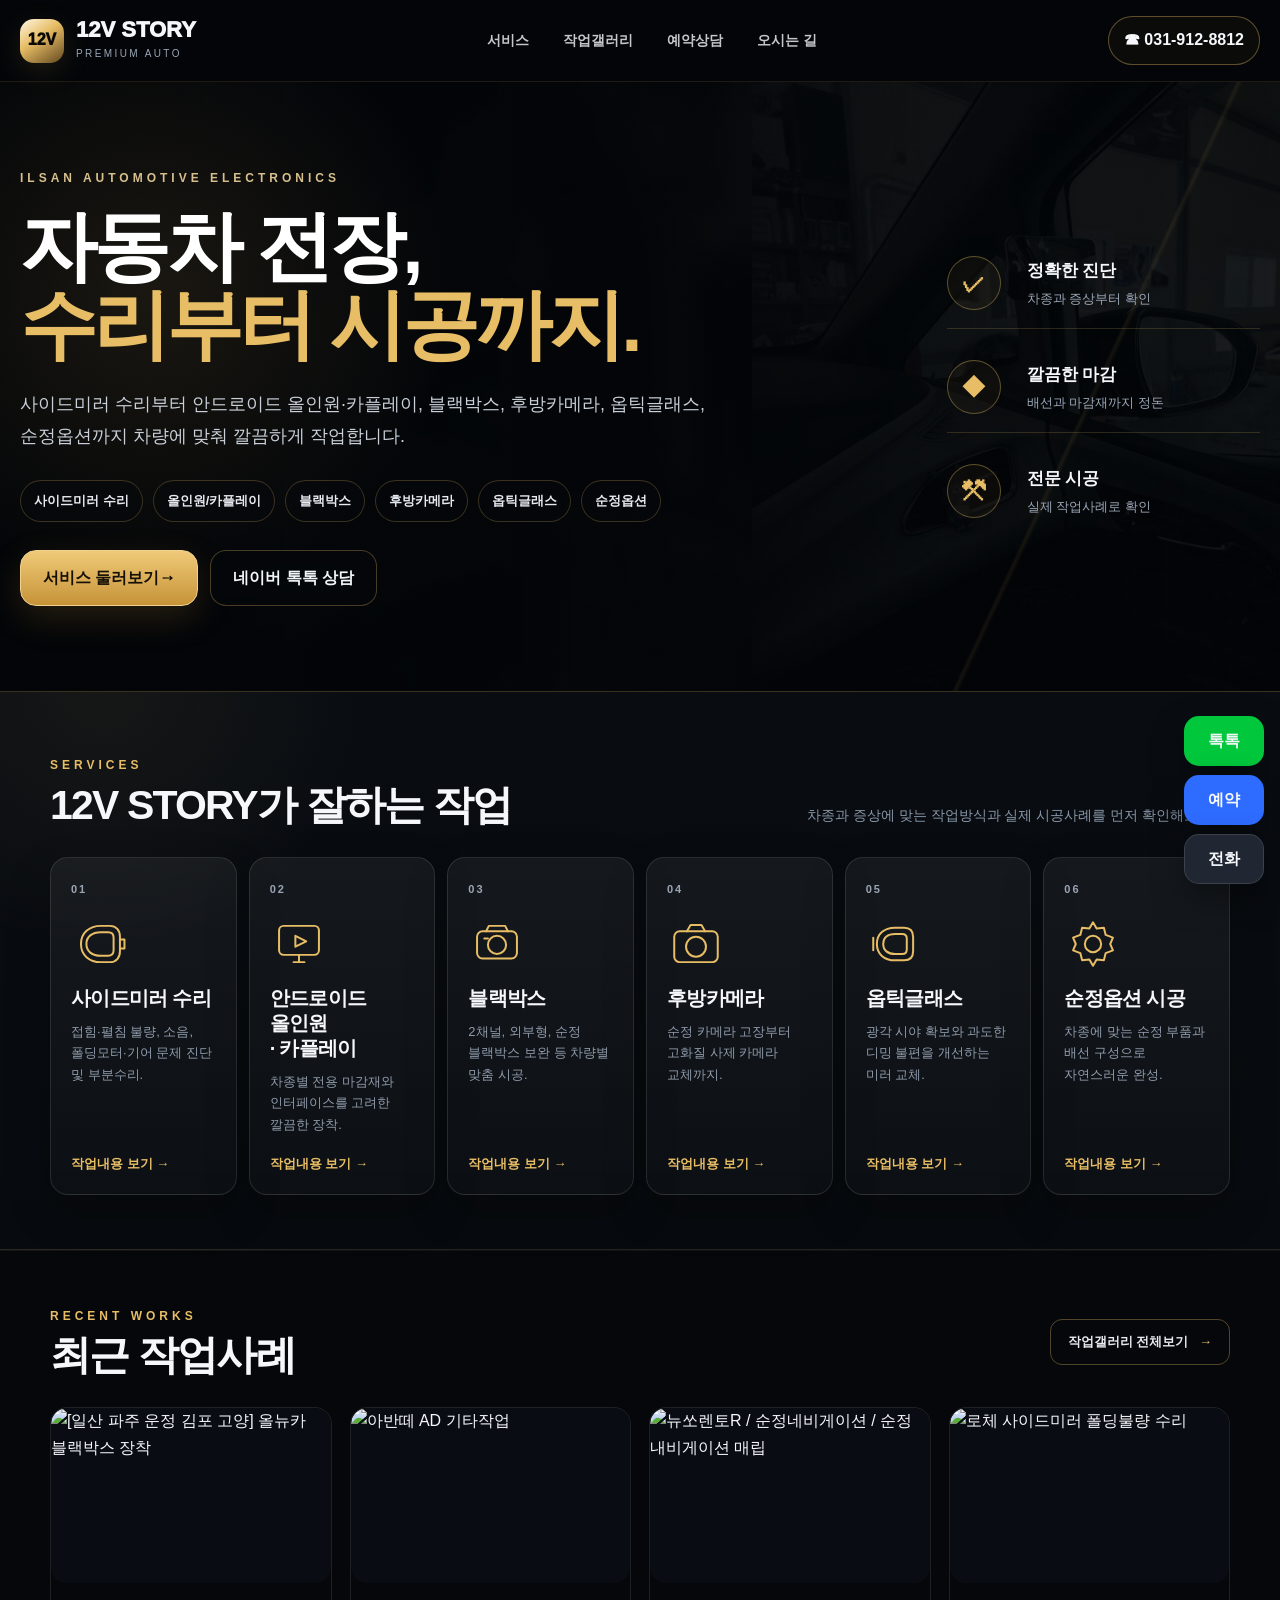
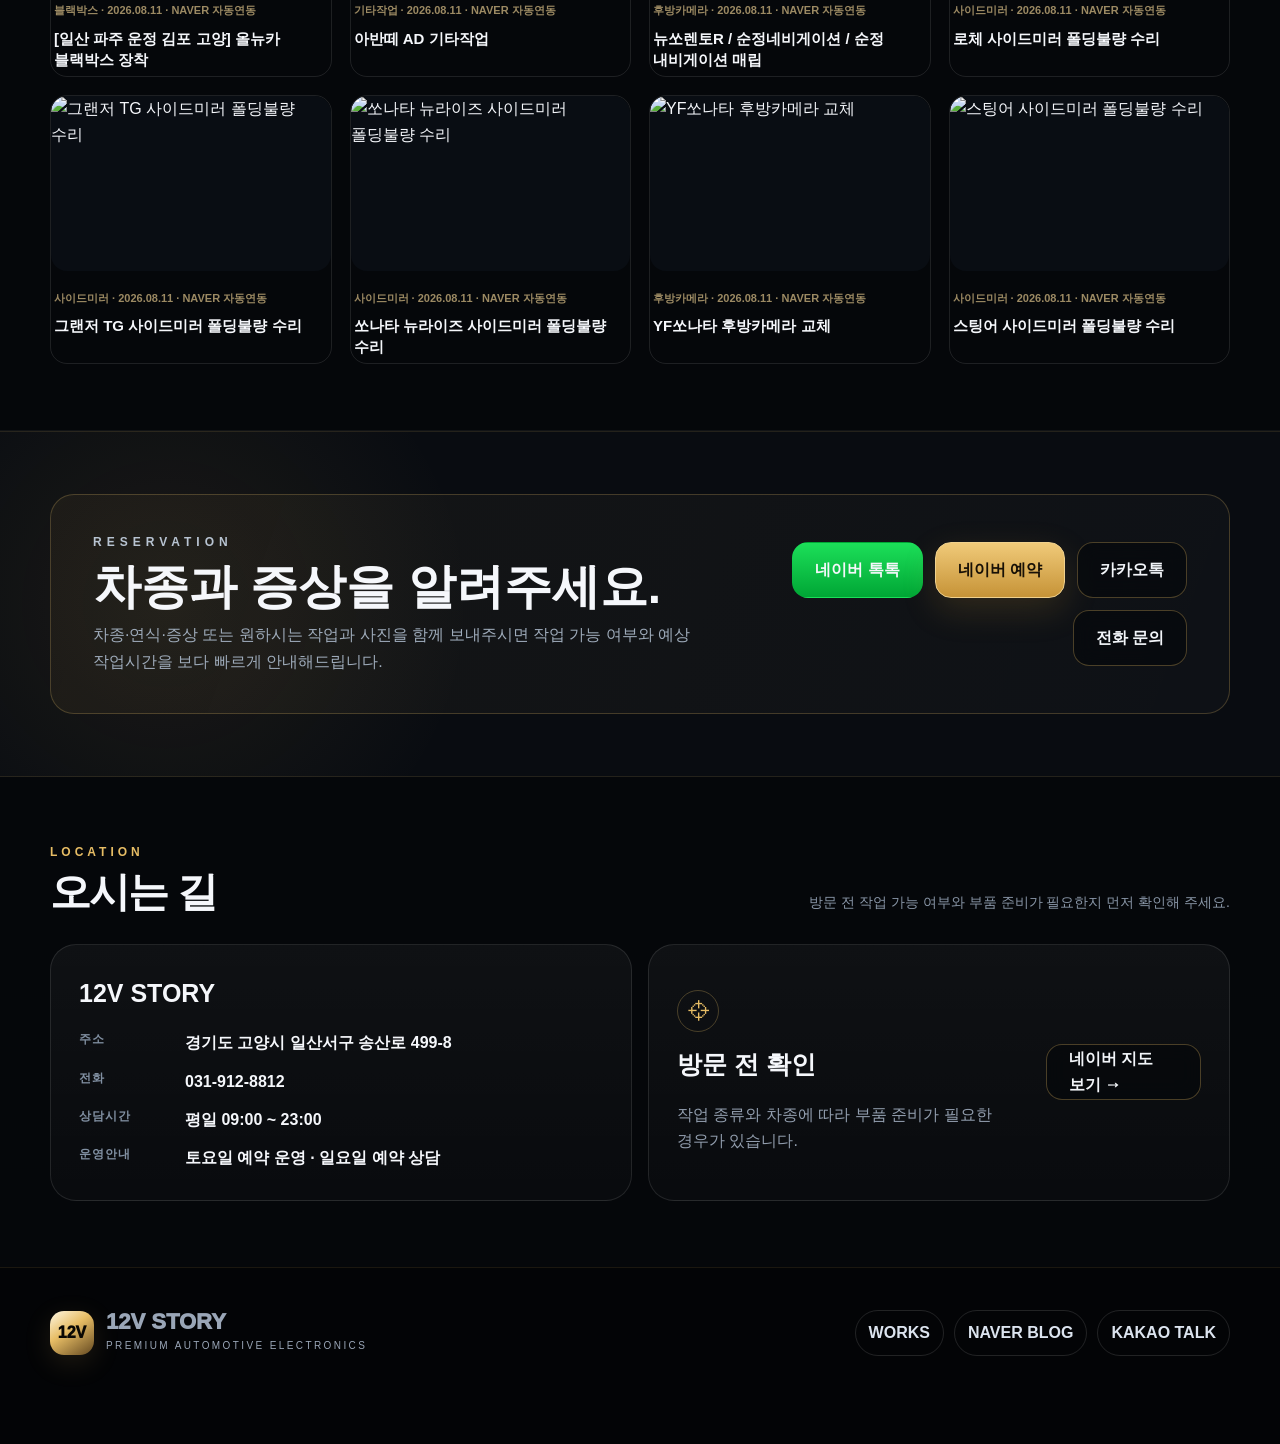
==== commit bf7d1de4: "Add files via upload" ====
--- a/index.html
+++ b/index.html
@@ -1,20 +1,73 @@
-<!doctype html><html lang="ko"><head><meta charset="utf-8"><meta name="viewport" content="width=device-width,initial-scale=1"><meta name="description" content="12V STORY 일산 자동차 전장 전문. 사이드미러 수리, 안드로이드 올인원·카플레이, 블랙박스, 후방카메라, 옵틱글래스, 순정옵션 시공."><title>12V STORY | 일산 자동차 전장 전문</title><link rel="stylesheet" href="assets/style.css?v=20260812a"></head><body>
-<div class="topbar"><div class="wrap"><span>실시간 상담 가능 · 평일 09:00 ~ 23:00</span><span>경기도 고양시 일산서구 송산로 499-8 · 031-912-8812</span></div></div>
-<nav class="nav"><div class="wrap"><a class="brand" href="index.html"><div class="brand-mark">12V</div><div><div class="brand-title">12V STORY</div><div class="brand-sub">PREMIUM AUTO</div></div></a><div class="menu"><a href="#services">서비스</a><a href="works.html">작업갤러리</a><a href="#contact">예약상담</a><a href="#location">오시는 길</a></div><a class="nav-call" href="tel:031-912-8812">☎ 031-912-8812</a></div></nav>
-<header class="hero"><div class="wrap"><div class="eyebrow">Premium Automotive Electronics</div><h1>12V STORY</h1><p class="hero-copy">자동차 전장 수리부터 순정형 시공까지.<br>작업 내용을 홈페이지 안에서 먼저 확인하고, 필요한 경우 바로 상담할 수 있습니다.</p><div class="chips"><span class="chip">사이드미러 수리</span><span class="chip">안드로이드 올인원</span><span class="chip">카플레이</span><span class="chip">블랙박스</span><span class="chip">후방카메라</span><span class="chip">옵틱글래스</span><span class="chip">순정옵션 시공</span></div><div class="actions"><a class="btn primary" href="#services">서비스 둘러보기</a><a class="btn talk" href="http://talk.naver.com/WC6P8L" target="_blank" rel="noopener">네이버 톡톡 상담</a></div></div></header>
+<!doctype html>
+<html lang="ko">
+<head>
+  <meta charset="utf-8">
+  <meta name="viewport" content="width=device-width,initial-scale=1">
+  <meta name="description" content="12V STORY 일산 자동차 전장 전문. 사이드미러 수리, 안드로이드 올인원·카플레이, 블랙박스, 후방카메라, 옵틱글래스, 순정옵션 시공.">
+  <title>12V STORY | 일산 자동차 전장 전문</title>
+  <link rel="stylesheet" href="assets/style.css?v=20260812v3">
+</head>
+<body class="home-premium">
+<nav class="nav"><div class="wrap">
+<a class="brand" href="index.html"><div class="brand-mark">12V</div><div><div class="brand-title">12V STORY</div><div class="brand-sub">PREMIUM AUTO</div></div></a>
+<div class="menu"><a href="#services">서비스</a><a href="works.html">작업갤러리</a><a href="#contact">예약상담</a><a href="#location">오시는 길</a></div>
+<a class="nav-call" href="tel:031-912-8812">☎ 031-912-8812</a>
+</div></nav>
+
+<header class="premium-hero">
+  <div class="wrap premium-hero-grid">
+    <div class="premium-hero-copy">
+      <div class="eyebrow">ILSAN AUTOMOTIVE ELECTRONICS</div>
+      <h1>자동차 전장,<br><strong>수리부터 시공까지.</strong></h1>
+      <p>사이드미러 수리부터 안드로이드 올인원·카플레이, 블랙박스, 후방카메라, 옵틱글래스, 순정옵션까지 차량에 맞춰 깔끔하게 작업합니다.</p>
+      <div class="hero-service-pills">
+        <a href="services/side-mirror.html">사이드미러 수리</a><a href="services/allinone-carplay.html">올인원/카플레이</a><a href="services/blackbox.html">블랙박스</a><a href="services/rear-camera.html">후방카메라</a><a href="services/opticglass.html">옵틱글래스</a><a href="services/oem.html">순정옵션</a>
+      </div>
+      <div class="actions hero-actions"><a class="btn gold" href="#services">서비스 둘러보기 <span>→</span></a><a class="btn premium-dark" href="http://talk.naver.com/WC6P8L" target="_blank" rel="noopener">네이버 톡톡 상담</a></div>
+    </div>
+    <div class="hero-trust">
+      <div class="trust-item"><span class="trust-icon">✓</span><div><b>정확한 진단</b><small>차종과 증상부터 확인</small></div></div>
+      <div class="trust-item"><span class="trust-icon">◆</span><div><b>깔끔한 마감</b><small>배선과 마감재까지 정돈</small></div></div>
+      <div class="trust-item"><span class="trust-icon">⚒</span><div><b>전문 시공</b><small>실제 작업사례로 확인</small></div></div>
+    </div>
+  </div>
+</header>
+
 <main>
-<section id="services"><div class="wrap"><div class="section-head"><div><div class="kicker">Services</div><h2>12V STORY가<br>잘하는 작업</h2></div><p class="lead">이제 카드를 누르면 블로그가 아니라 12V STORY 내부 상세페이지로 이동합니다. 증상과 작업방식, 대표 사례를 먼저 확인하세요.</p></div><div class="service-grid">
-<a class="service-card" href="services/side-mirror.html"><div><span class="num">01 REPAIR</span><h3>사이드미러 수리</h3><p>접힘·펼침 불량, 헛도는 소리, 폴딩모터·기어 문제를 진단하고 가능한 경우 부분수리합니다.</p></div><span class="more">증상·수리방식 보기 →</span></a>
-<a class="service-card" href="services/allinone-carplay.html"><div><span class="num">02 SMART</span><h3>안드로이드 올인원 · 카플레이</h3><p>차종별 마감재와 인터페이스를 고려해 순정 기능을 최대한 유지하며 깔끔하게 장착합니다.</p></div><span class="more">장착방식 보기 →</span></a>
-<a class="service-card" href="services/blackbox.html"><div><span class="num">03 SAFETY</span><h3>블랙박스</h3><p>2채널, 외부형, 순정 블랙박스 보완 등 차량 환경에 맞는 구성으로 시공합니다.</p></div><span class="more">시공사례 보기 →</span></a>
-<a class="service-card" href="services/rear-camera.html"><div><span class="num">04 CAMERA</span><h3>후방카메라</h3><p>순정 후방카메라 고장부터 사제 고화질 카메라 교체까지 순정 자리를 활용해 마감합니다.</p></div><span class="more">교체방식 보기 →</span></a>
-<a class="service-card" href="services/opticglass.html"><div><span class="num">05 VIEW</span><h3>옵틱글래스 · 광각미러</h3><p>좁은 시야나 과도한 디밍 등 불편 요소를 개선하고 차종에 맞춰 자연스럽게 교체합니다.</p></div><span class="more">작업내용 보기 →</span></a>
-<a class="service-card" href="services/oem.html"><div><span class="num">06 OEM</span><h3>순정옵션 시공</h3><p>차량에 맞는 순정 부품과 배선 구성을 기반으로 순정 느낌을 살린 옵션 시공을 진행합니다.</p></div><span class="more">시공범위 보기 →</span></a>
+<section id="services" class="premium-services"><div class="wrap">
+  <div class="premium-section-head"><div><div class="kicker">SERVICES</div><h2>12V STORY가 잘하는 작업</h2></div><p>차종과 증상에 맞는 작업방식과 실제 시공사례를 먼저 확인해보세요.</p></div>
+  <div class="premium-service-grid">
+    <a class="premium-service-card" href="services/side-mirror.html"><span class="service-no">01</span><div class="service-icon"><svg viewBox="0 0 64 64"><path d="M11 32c0-12 9-20 22-20h10c7 0 11 5 11 12v16c0 7-4 12-11 12H33C20 52 11 44 11 32Z"/><path d="M17 32c0-8 6-13 16-13h8c4 0 6 2 6 6v14c0 4-2 6-6 6h-8c-10 0-16-5-16-13Z"/><path d="M54 27h5v10h-5"/></svg></div><h3>사이드미러 수리</h3><p>접힘·펼침 불량, 소음, 폴딩모터·기어 문제 진단 및 부분수리.</p><span class="more">작업내용 보기 →</span></a>
+    <a class="premium-service-card" href="services/allinone-carplay.html"><span class="service-no">02</span><div class="service-icon"><svg viewBox="0 0 64 64"><rect x="10" y="12" width="44" height="32" rx="5"/><path d="M26 52h12M32 44v8"/><path d="m28 23 12 6-12 6Z"/></svg></div><h3>안드로이드 올인원<br>· 카플레이</h3><p>차종별 전용 마감재와 인터페이스를 고려한 깔끔한 장착.</p><span class="more">작업내용 보기 →</span></a>
+    <a class="premium-service-card" href="services/blackbox.html"><span class="service-no">03</span><div class="service-icon"><svg viewBox="0 0 64 64"><rect x="10" y="18" width="44" height="30" rx="6"/><circle cx="32" cy="33" r="10"/><path d="M20 18l3-6h18l3 6M18 26h4"/></svg></div><h3>블랙박스</h3><p>2채널, 외부형, 순정 블랙박스 보완 등 차량별 맞춤 시공.</p><span class="more">작업내용 보기 →</span></a>
+    <a class="premium-service-card" href="services/rear-camera.html"><span class="service-no">04</span><div class="service-icon"><svg viewBox="0 0 64 64"><rect x="8" y="18" width="48" height="34" rx="6"/><circle cx="32" cy="35" r="11"/><path d="M22 18l4-7h12l4 7"/></svg></div><h3>후방카메라</h3><p>순정 카메라 고장부터 고화질 사제 카메라 교체까지.</p><span class="more">작업내용 보기 →</span></a>
+    <a class="premium-service-card" href="services/opticglass.html"><span class="service-no">05</span><div class="service-icon"><svg viewBox="0 0 64 64"><path d="M12 32c0-11 8-18 20-18h10c7 0 10 4 10 10v16c0 6-3 10-10 10H32c-12 0-20-7-20-18Z"/><path d="M19 32c0-7 5-11 13-11h8c4 0 5 2 5 5v12c0 3-1 5-5 5h-8c-8 0-13-4-13-11Z"/><path d="M8 25v14"/></svg></div><h3>옵틱글래스</h3><p>광각 시야 확보와 과도한 디밍 불편을 개선하는 미러 교체.</p><span class="more">작업내용 보기 →</span></a>
+    <a class="premium-service-card" href="services/oem.html"><span class="service-no">06</span><div class="service-icon"><svg viewBox="0 0 64 64"><circle cx="32" cy="32" r="9"/><path d="m32 8 4 7 8-1 2 8 8 3-3 7 3 7-8 3-2 8-8-1-4 7-4-7-8 1-2-8-8-3 3-7-3-7 8-3 2-8 8 1Z"/></svg></div><h3>순정옵션 시공</h3><p>차종에 맞는 순정 부품과 배선 구성으로 자연스러운 완성.</p><span class="more">작업내용 보기 →</span></a>
+  </div>
+</div></section>
+
+<section class="works premium-works"><div class="wrap">
+  <div class="premium-section-head works-head"><div><div class="kicker">RECENT WORKS</div><h2>최근 작업사례</h2></div><a class="gallery-link" href="works.html">작업갤러리 전체보기 <span>→</span></a></div>
+  <div class="work-grid" data-recent-works></div>
+</div></section>
+
+<section id="contact" class="premium-contact"><div class="wrap"><div class="premium-cta">
+  <div><div class="kicker">RESERVATION</div><h2>차종과 증상을 알려주세요.</h2><p>차종·연식·증상 또는 원하시는 작업과 사진을 함께 보내주시면 작업 가능 여부와 예상 작업시간을 보다 빠르게 안내해드립니다.</p></div>
+  <div class="actions"><a class="btn talk" href="http://talk.naver.com/WC6P8L" target="_blank" rel="noopener">네이버 톡톡</a><a class="btn gold" href="https://booking.naver.com/booking/6/bizes/475955" target="_blank" rel="noopener">네이버 예약</a><a class="btn premium-dark" href="https://pf.kakao.com/_uxiWeu/chat" target="_blank" rel="noopener">카카오톡</a><a class="btn premium-dark" href="tel:031-912-8812">전화 문의</a></div>
 </div></div></section>
-<section class="works"><div class="wrap"><div class="section-head"><div><div class="kicker">Work Gallery</div><h2>최근 작업사례</h2></div><p class="lead">최근 입고 차량의 실제 작업사례입니다. 차종과 작업 내용을 선택하면 상세 내용을 확인할 수 있습니다.</p></div><div class="work-grid" data-recent-works style="margin-top:18px"></div><div class="actions"><a class="btn dark" href="works.html">작업갤러리 전체보기</a></div></div></section>
-<section id="contact"><div class="wrap"><div class="cta"><div><div class="kicker">Reservation</div><h2>차종과 증상을<br>알려주세요.</h2><p>사진을 함께 보내주시면 작업 가능 여부와 예상 작업시간을 안내하기 훨씬 쉽습니다.</p><div class="blog-note">차종·연식·증상 또는 원하시는 작업을 알려주시면 작업 가능 여부와 예상 작업시간을 보다 빠르게 안내해드립니다.</div></div><div class="actions"><a class="btn talk" href="http://talk.naver.com/WC6P8L" target="_blank" rel="noopener">네이버 톡톡</a><a class="btn primary" href="https://booking.naver.com/booking/6/bizes/475955" target="_blank" rel="noopener">네이버 예약</a><a class="btn dark" href="https://pf.kakao.com/_uxiWeu/chat" target="_blank" rel="noopener">카카오톡</a><a class="btn dark" href="tel:031-912-8812">전화 문의</a></div></div></div></section>
-<section id="location"><div class="wrap"><div class="section-head"><div><div class="kicker">Location</div><h2>오시는 길</h2></div></div><div class="location-grid"><div class="info-card"><h3>12V STORY</h3><div class="info-list"><div><b>주소</b><span>경기도 고양시 일산서구 송산로 499-8</span></div><div><b>전화</b><span>031-912-8812</span></div><div><b>상담시간</b><span>평일 09:00 ~ 23:00</span></div><div><b>운영안내</b><span>토요일 예약 운영 · 일요일 예약 상담</span></div></div></div><div class="info-card"><h3>방문 전 확인</h3><p class="lead">작업 종류와 차종에 따라 부품 준비가 필요한 경우가 있습니다. 방문 전 상담을 권장합니다.</p><div class="actions" style="justify-content:flex-start"><a class="btn dark" href="https://naver.me/GYCbF7AK" target="_blank" rel="noopener">네이버 지도 보기</a></div></div></div></div></section>
+
+<section id="location" class="premium-location"><div class="wrap">
+  <div class="premium-section-head"><div><div class="kicker">LOCATION</div><h2>오시는 길</h2></div><p>방문 전 작업 가능 여부와 부품 준비가 필요한지 먼저 확인해 주세요.</p></div>
+  <div class="location-grid">
+    <div class="info-card"><h3>12V STORY</h3><div class="info-list"><div><b>주소</b><span>경기도 고양시 일산서구 송산로 499-8</span></div><div><b>전화</b><span>031-912-8812</span></div><div><b>상담시간</b><span>평일 09:00 ~ 23:00</span></div><div><b>운영안내</b><span>토요일 예약 운영 · 일요일 예약 상담</span></div></div></div>
+    <div class="info-card location-action"><div><span class="location-pin">⌖</span><h3>방문 전 확인</h3><p>작업 종류와 차종에 따라 부품 준비가 필요한 경우가 있습니다.</p></div><a class="btn premium-dark" href="https://naver.me/GYCbF7AK" target="_blank" rel="noopener">네이버 지도 보기 →</a></div>
+  </div>
+</div></section>
 </main>
+
 <footer><div class="wrap footer-grid"><a class="brand" href="index.html"><div class="brand-mark">12V</div><div><div class="brand-title">12V STORY</div><div class="brand-sub">PREMIUM AUTOMOTIVE ELECTRONICS</div></div></a><div class="footer-links"><a href="works.html">WORKS</a><a href="https://blog.naver.com/uh2816" target="_blank" rel="noopener">NAVER BLOG</a><a href="https://pf.kakao.com/_uxiWeu/chat" target="_blank" rel="noopener">KAKAO TALK</a></div></div></footer>
+
 <div class="floating"><a class="talk" href="http://talk.naver.com/WC6P8L" target="_blank" rel="noopener">톡톡</a><a class="reserve" href="https://booking.naver.com/booking/6/bizes/475955" target="_blank" rel="noopener">예약</a><a class="phone" href="tel:031-912-8812">전화</a></div>
-<script src="assets/works-data.js?v=20260812a"></script><script src="assets/gallery.js?v=20260812a"></script></body></html>
+
+<script src="assets/works-data.js?v=20260812v3"></script><script src="assets/gallery.js?v=20260812v3"></script>
+</body></html>
--- a/assets/style.css
+++ b/assets/style.css
@@ -109,3 +109,82 @@
 .work-card .visual.thumb-empty::after{
   content:none !important;
 }
+
+
+/* 2026-08-12 gallery refresh */
+.gallery-hero{padding-bottom:42px}
+.gallery-hero p{max-width:820px}
+.gallery-summary{
+  margin-top:24px;
+  display:flex;
+  align-items:center;
+  gap:12px;
+  flex-wrap:wrap;
+  color:var(--muted);
+  font-size:14px;
+}
+.gallery-summary strong{
+  color:#e8eef7;
+  padding:8px 13px;
+  border:1px solid var(--line);
+  border-radius:999px;
+  background:rgba(255,255,255,.045);
+}
+.gallery-loading{
+  padding:36px 20px;
+  text-align:center;
+  color:var(--muted);
+  border:1px dashed var(--line);
+  border-radius:22px;
+}
+.gallery-loading[hidden]{display:none}
+.work-card .body small{letter-spacing:0}
+@media(min-width:981px){
+  .works [data-recent-works]{grid-template-columns:repeat(4,1fr)}
+  .gallery-section .work-grid{grid-template-columns:repeat(4,1fr)}
+}
+@media(max-width:980px){
+  .gallery-section .work-grid{grid-template-columns:repeat(2,1fr)}
+}
+@media(max-width:640px){
+  .gallery-section .work-grid{grid-template-columns:1fr}
+  .gallery-summary{align-items:flex-start;flex-direction:column}
+}
+
+/* ===== 12V STORY PREMIUM HOME V3 ===== */
+:root{--gold:#e7bd65;--gold2:#a07832}
+.home-premium{background:#05070a}
+.home-premium .nav{height:82px;background:rgba(4,6,9,.94);border-bottom:1px solid rgba(231,189,101,.12)}
+.home-premium .nav .wrap{width:min(1320px,calc(100% - 40px))}
+.home-premium .brand-mark{background:linear-gradient(145deg,#fff8e4 0%,#e7bd65 42%,#634820 100%);color:#0a0804;box-shadow:0 8px 28px rgba(231,189,101,.13)}
+.home-premium .menu{gap:34px}.home-premium .menu a:hover{color:var(--gold)}
+.home-premium .nav-call{border-color:rgba(231,189,101,.38);background:rgba(231,189,101,.035)}
+
+.premium-hero{position:relative;min-height:610px;display:flex;align-items:center;overflow:hidden;border-bottom:1px solid rgba(231,189,101,.24);background:linear-gradient(90deg,rgba(3,5,8,.98) 0%,rgba(3,5,8,.91) 38%,rgba(3,5,8,.55) 70%,rgba(3,5,8,.48) 100%),url("hero-bg.jpg") center/cover no-repeat}
+.premium-hero:before{content:"";position:absolute;inset:0;background:radial-gradient(circle at 12% 35%,rgba(231,189,101,.10),transparent 25%),linear-gradient(115deg,transparent 0 79%,rgba(231,189,101,.08) 79.2%,transparent 79.5%);pointer-events:none}
+.premium-hero-grid{width:min(1320px,calc(100% - 40px));display:grid;grid-template-columns:minmax(0,1.45fr) minmax(260px,.55fr);gap:64px;align-items:center;position:relative;z-index:2;padding:74px 0 72px}
+.premium-hero-copy{max-width:820px}.premium-hero .eyebrow{color:#d7c08e;letter-spacing:4px}
+.premium-hero h1{font-size:clamp(52px,6vw,88px);line-height:1.02;letter-spacing:-4px;margin:18px 0 24px;color:#fff}.premium-hero h1 strong{color:var(--gold)}
+.premium-hero-copy>p{max-width:720px;font-size:18px;color:#c9d0d9;line-height:1.8}
+.hero-service-pills{display:flex;flex-wrap:wrap;gap:10px;margin-top:28px}.hero-service-pills a{padding:9px 13px;border-radius:999px;border:1px solid rgba(231,189,101,.24);background:rgba(7,9,13,.48);color:#e7ebf1;font-size:13px;font-weight:850;backdrop-filter:blur(8px)}.hero-service-pills a:hover{border-color:rgba(231,189,101,.72);color:var(--gold)}
+.hero-actions{justify-content:flex-start;margin-top:28px}.btn.gold{color:#171006;background:linear-gradient(180deg,#f0ca79,#c69337);border-color:#f0d18d;box-shadow:0 12px 34px rgba(198,147,55,.18)}.btn.premium-dark{background:rgba(6,8,12,.66);color:#f2f5f9;border:1px solid rgba(231,189,101,.30);backdrop-filter:blur(10px)}
+.hero-trust{display:grid;gap:13px;padding-left:10px}.trust-item{display:grid;grid-template-columns:62px 1fr;gap:18px;align-items:center;padding:18px 0;border-bottom:1px solid rgba(231,189,101,.18)}.trust-item:last-child{border-bottom:0}.trust-icon{width:54px;height:54px;border-radius:50%;display:grid;place-items:center;border:1px solid rgba(231,189,101,.38);color:var(--gold);background:rgba(231,189,101,.045);font-size:23px;font-weight:1000}.trust-item b{display:block;font-size:17px}.trust-item small{display:block;color:#9ca8b8;margin-top:3px;font-size:13px}
+
+.premium-services{padding:64px 0 54px;background:radial-gradient(circle at 8% 0%,rgba(231,189,101,.06),transparent 20%),linear-gradient(180deg,#090d12,#070a0e);border-bottom:1px solid rgba(231,189,101,.12)}
+.premium-section-head{display:flex;align-items:end;justify-content:space-between;gap:28px;margin-bottom:30px}.premium-section-head .kicker{color:var(--gold);letter-spacing:4px}.premium-section-head h2{font-size:clamp(30px,3.2vw,46px);line-height:1.05;letter-spacing:-1.8px;margin-top:8px}.premium-section-head>p{max-width:540px;color:#8996a7;font-size:14px}
+.premium-service-grid{display:grid;grid-template-columns:repeat(6,minmax(0,1fr));gap:12px}.premium-service-card{position:relative;min-height:280px;padding:22px 20px 19px;display:flex;flex-direction:column;border:1px solid rgba(255,255,255,.11);border-radius:18px;background:linear-gradient(180deg,rgba(255,255,255,.055),rgba(255,255,255,.022));box-shadow:0 18px 46px rgba(0,0,0,.20);transition:.2s ease}.premium-service-card:hover{transform:translateY(-4px);border-color:rgba(231,189,101,.50);background:linear-gradient(180deg,rgba(231,189,101,.085),rgba(255,255,255,.025))}
+.service-no{color:#9aa5b4;font-size:11px;letter-spacing:2px;font-weight:900}.service-icon{width:58px;height:58px;margin:17px 0 13px;color:var(--gold)}.service-icon svg{width:100%;height:100%;fill:none;stroke:currentColor;stroke-width:2.2;stroke-linecap:round;stroke-linejoin:round}.premium-service-card h3{font-size:20px;line-height:1.25;letter-spacing:-.7px;margin-bottom:10px}.premium-service-card p{color:#909cac;font-size:13px;line-height:1.65;flex:1}.premium-service-card .more{color:var(--gold);font-size:13px;margin-top:18px}
+
+.premium-works{padding:56px 0 66px;background:#05070a}.works-head{align-items:center}.gallery-link{padding:11px 17px;border-radius:12px;border:1px solid rgba(231,189,101,.34);color:#e6e9ef;font-weight:900;font-size:13px}.gallery-link span{color:var(--gold);margin-left:7px}
+.home-premium .premium-works .work-grid{gap:18px}.home-premium .premium-works .work-card{border-radius:17px;border-color:rgba(255,255,255,.10);box-shadow:none;background:transparent}.home-premium .premium-works .work-card:hover{border-color:rgba(231,189,101,.44)}.home-premium .premium-works .work-card .visual{height:175px;border-radius:16px;border-bottom:0}.home-premium .premium-works .work-card .body{padding:13px 3px 6px;background:transparent}.home-premium .premium-works .work-card .body small{color:#9c8a63;font-size:11px}.home-premium .premium-works .work-card .body h3{min-height:0;margin:5px 0 0;font-size:15px;line-height:1.4;-webkit-line-clamp:2}.home-premium .premium-works .work-card .body p{display:none}
+
+.premium-contact{padding:62px 0;border-top:1px solid rgba(231,189,101,.12);border-bottom:1px solid rgba(231,189,101,.12);background:radial-gradient(circle at 13% 50%,rgba(231,189,101,.08),transparent 27%),#090c11}.premium-cta{display:grid;grid-template-columns:1.15fr .85fr;gap:36px;align-items:center;padding:38px 42px;border:1px solid rgba(231,189,101,.24);border-radius:24px;background:linear-gradient(110deg,rgba(231,189,101,.055),rgba(255,255,255,.025))}.premium-cta h2{font-size:clamp(30px,4vw,48px);margin:9px 0 10px;line-height:1.05}.premium-cta p{color:#9eabba;max-width:700px}.premium-cta .actions{justify-content:flex-end;margin-top:0}
+
+.premium-location{padding:66px 0}.home-premium .location-grid{gap:16px}.home-premium .info-card{box-shadow:none;border-color:rgba(255,255,255,.10);background:linear-gradient(180deg,rgba(255,255,255,.045),rgba(255,255,255,.02))}.location-action{display:flex;justify-content:space-between;align-items:center;gap:28px}.location-action p{color:#929eae}.location-pin{display:inline-grid;width:42px;height:42px;place-items:center;border-radius:50%;color:var(--gold);border:1px solid rgba(231,189,101,.28);margin-bottom:12px;font-size:22px}
+.home-premium footer{background:#030406;border-top:1px solid rgba(231,189,101,.10)}
+
+@media(min-width:981px){.home-premium .premium-works [data-recent-works]{grid-template-columns:repeat(4,1fr)}}
+@media(max-width:1180px){.premium-service-grid{grid-template-columns:repeat(3,1fr)}.premium-hero-grid{grid-template-columns:1fr .42fr;gap:38px}}
+@media(max-width:980px){.premium-hero{min-height:auto}.premium-hero-grid{grid-template-columns:1fr;padding:66px 0 58px}.hero-trust{grid-template-columns:repeat(3,1fr);gap:12px;padding-left:0}.trust-item{grid-template-columns:46px 1fr;border:1px solid rgba(231,189,101,.15);border-radius:16px;padding:14px}.trust-icon{width:42px;height:42px;font-size:18px}.premium-section-head{display:block}.premium-section-head>p{margin-top:12px}.premium-cta{grid-template-columns:1fr}.premium-cta .actions{justify-content:flex-start}}
+@media(max-width:700px){.premium-hero{background-position:68% center}.premium-hero-grid{width:min(100% - 28px,1320px)}.premium-hero h1{font-size:46px;letter-spacing:-2.5px}.premium-hero-copy>p{font-size:16px}.hero-trust{grid-template-columns:1fr}.premium-service-grid{grid-template-columns:repeat(2,1fr)}.premium-service-card{min-height:245px;padding:18px 16px}.service-icon{width:48px;height:48px}.premium-service-card h3{font-size:18px}.premium-section-head h2{font-size:32px}.premium-cta{padding:28px 22px}.location-action{align-items:flex-start;flex-direction:column}}
+@media(max-width:520px){.premium-service-grid{grid-template-columns:1fr}.hero-service-pills a{font-size:12px;padding:8px 10px}.home-premium .premium-works .work-card .visual{height:210px}}
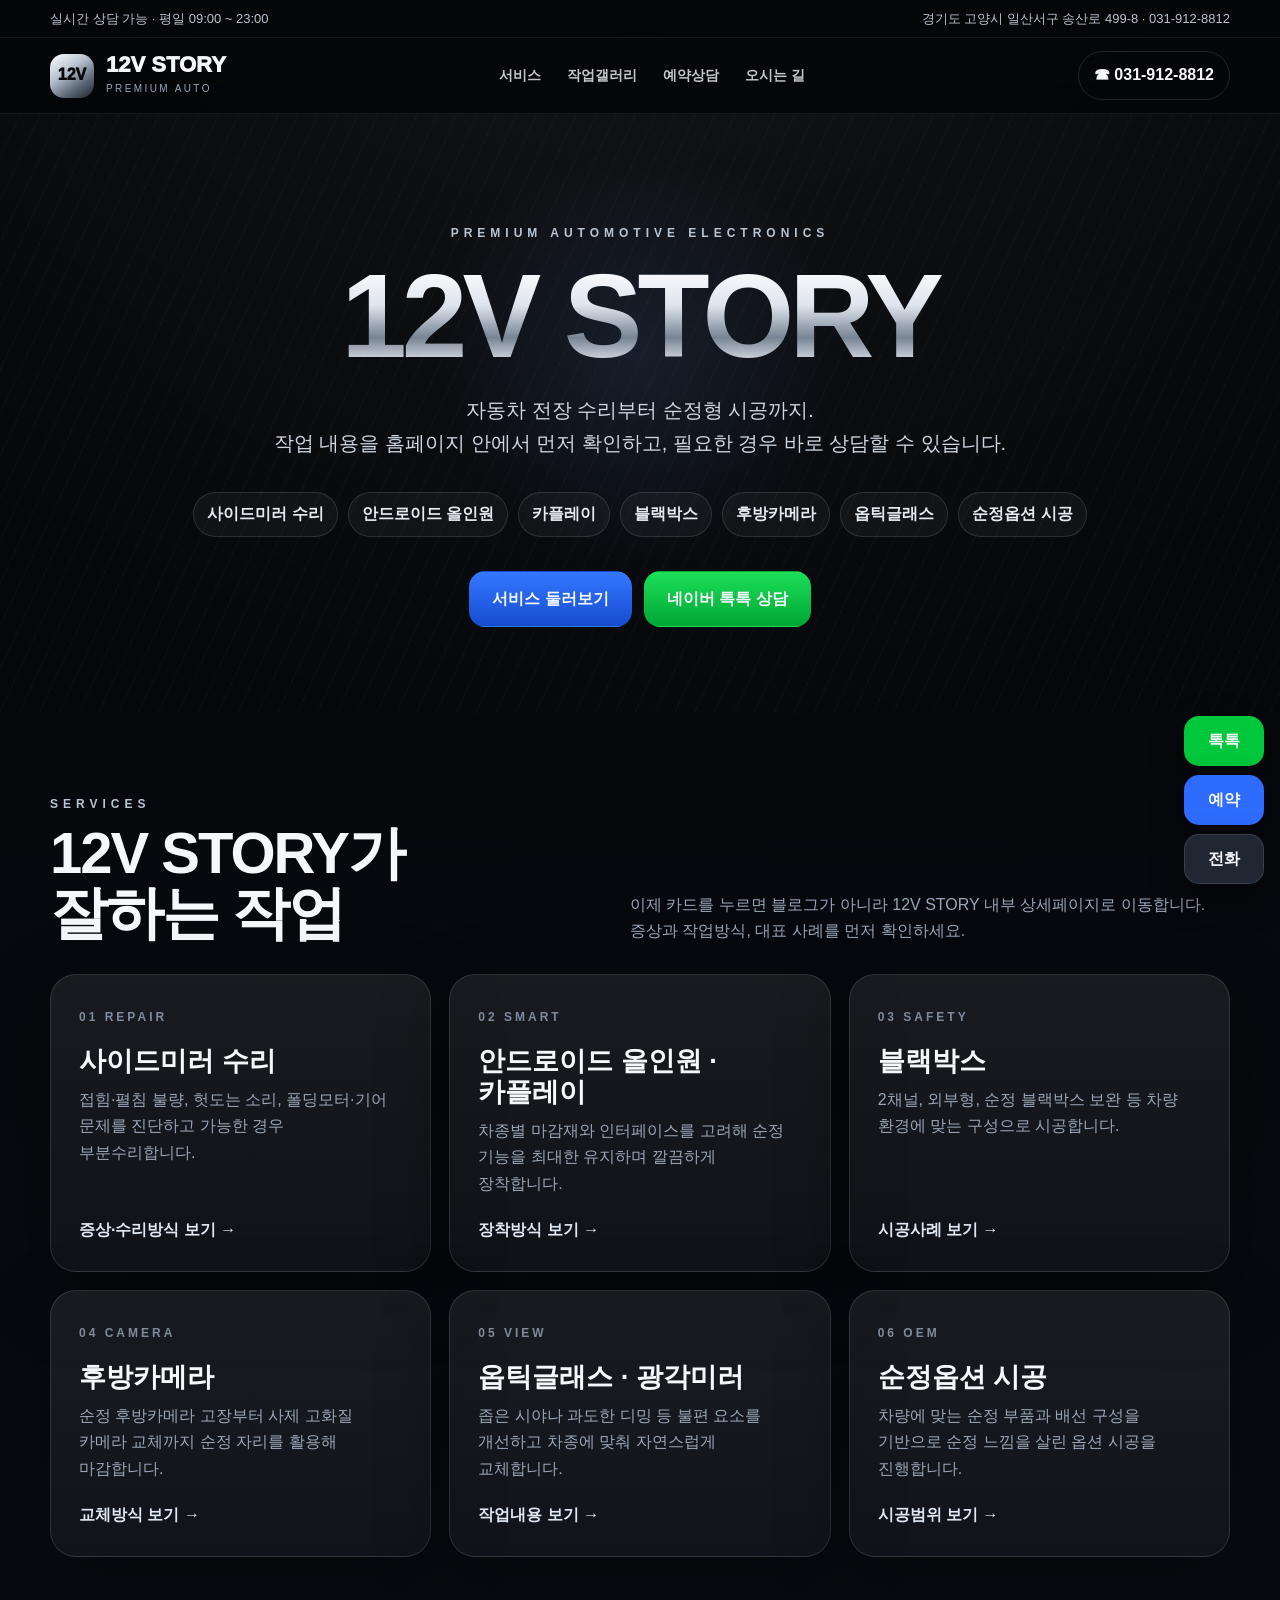
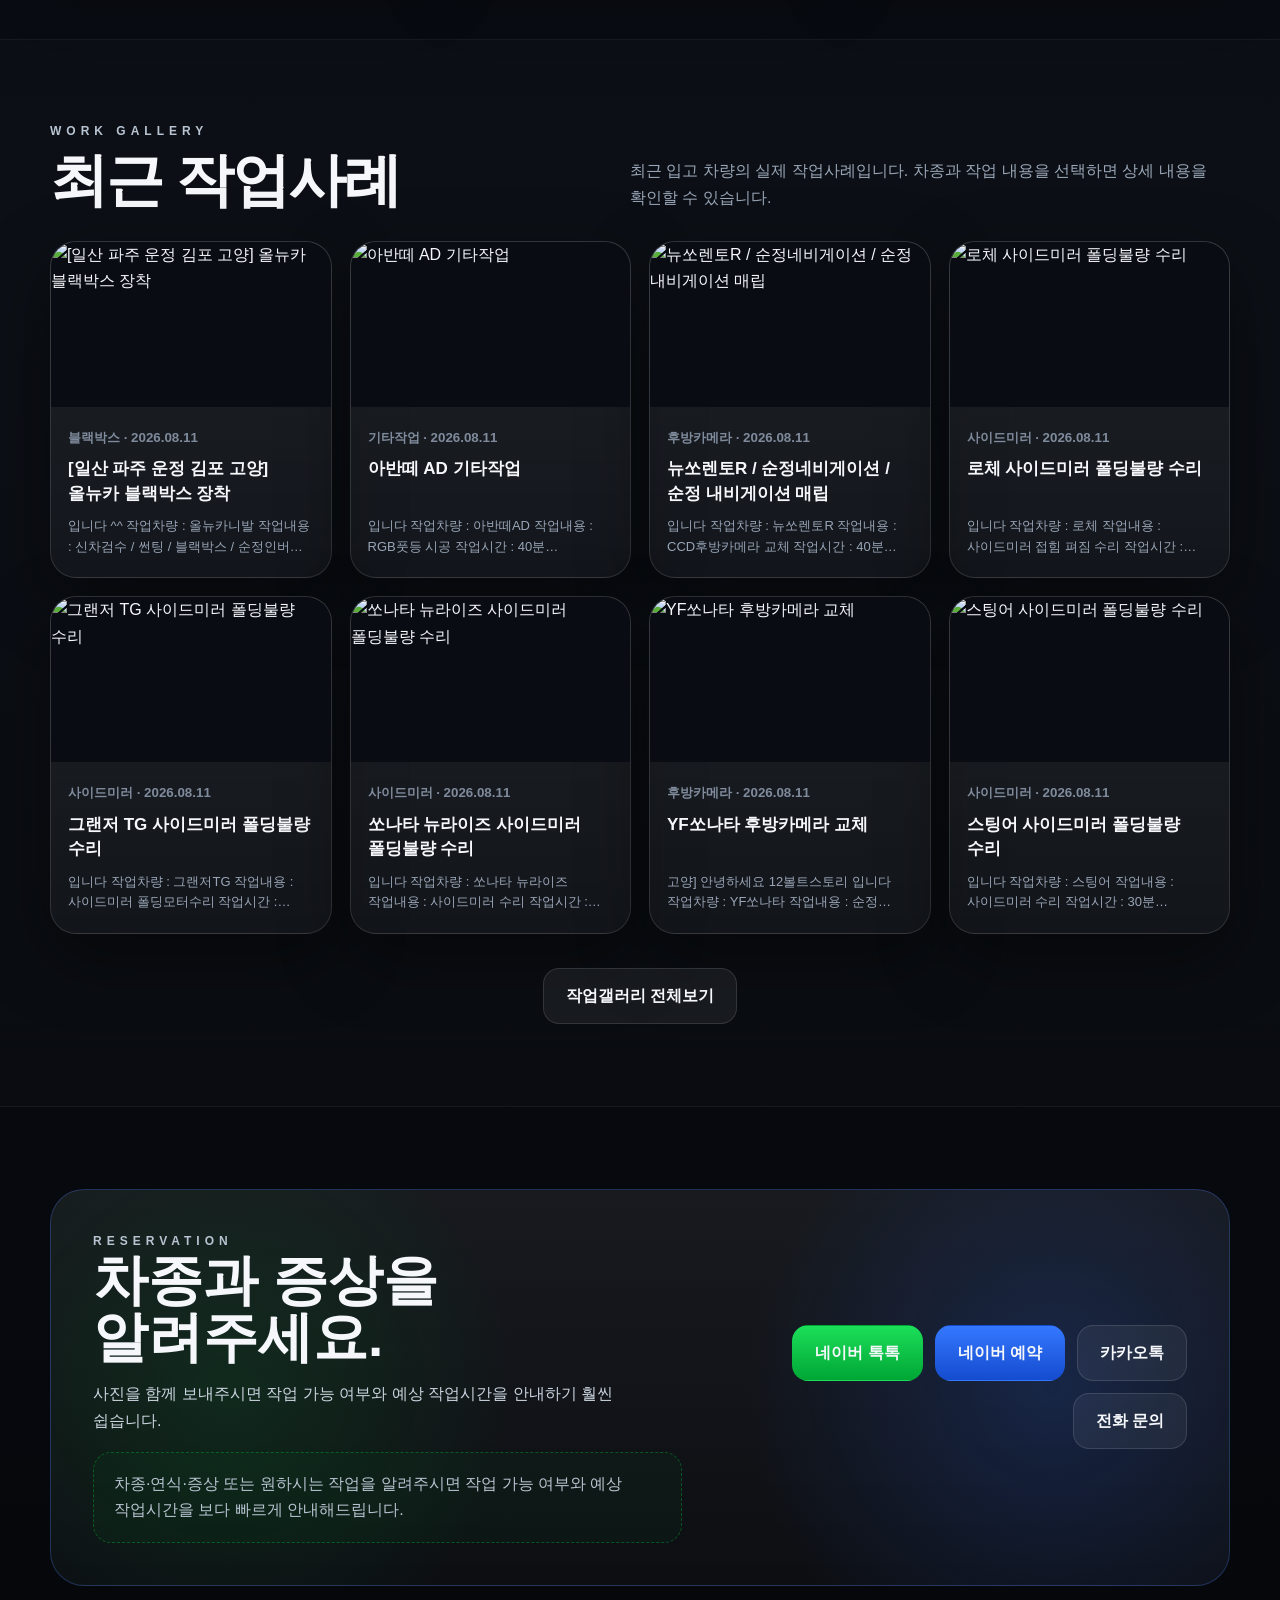
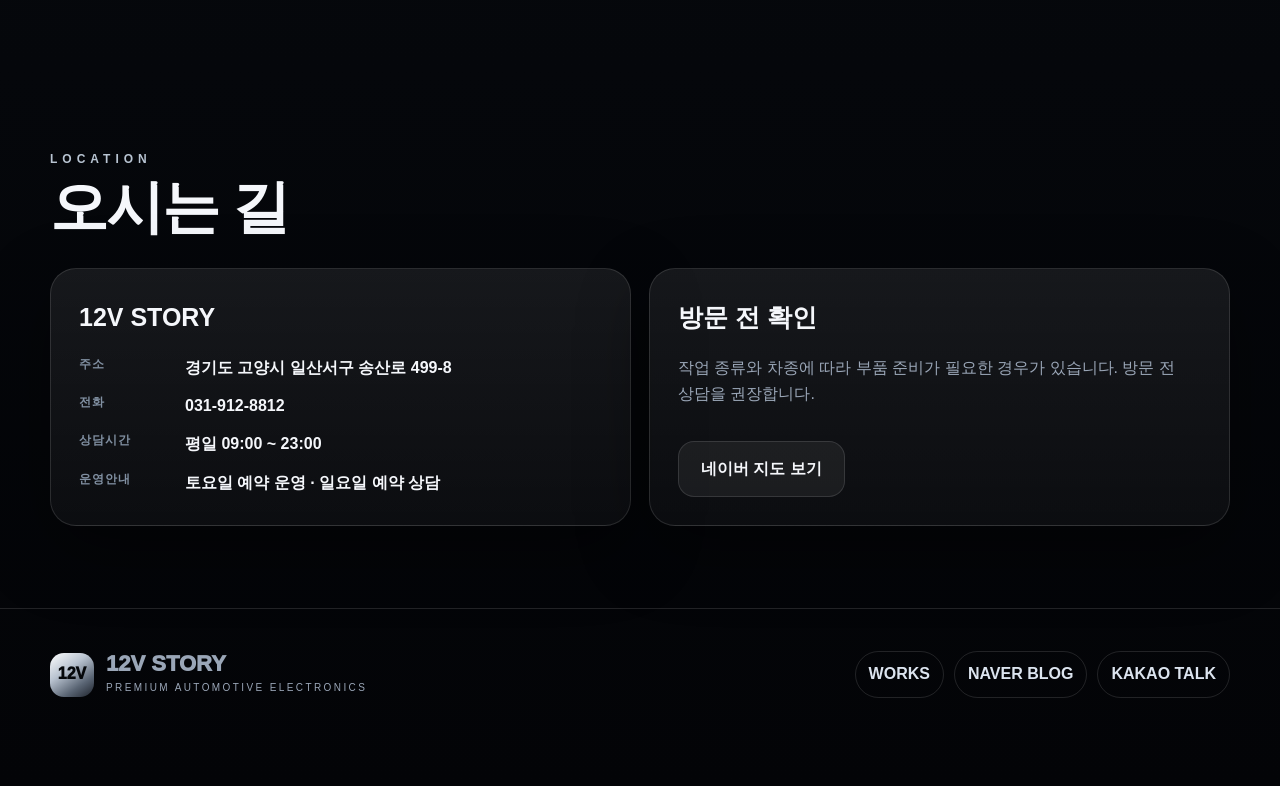
==== commit 218a3861: "Add files via upload" ====
--- a/index.html
+++ b/index.html
@@ -1,73 +1,20 @@
-<!doctype html>
-<html lang="ko">
-<head>
-  <meta charset="utf-8">
-  <meta name="viewport" content="width=device-width,initial-scale=1">
-  <meta name="description" content="12V STORY 일산 자동차 전장 전문. 사이드미러 수리, 안드로이드 올인원·카플레이, 블랙박스, 후방카메라, 옵틱글래스, 순정옵션 시공.">
-  <title>12V STORY | 일산 자동차 전장 전문</title>
-  <link rel="stylesheet" href="assets/style.css?v=20260812v3">
-</head>
-<body class="home-premium">
-<nav class="nav"><div class="wrap">
-<a class="brand" href="index.html"><div class="brand-mark">12V</div><div><div class="brand-title">12V STORY</div><div class="brand-sub">PREMIUM AUTO</div></div></a>
-<div class="menu"><a href="#services">서비스</a><a href="works.html">작업갤러리</a><a href="#contact">예약상담</a><a href="#location">오시는 길</a></div>
-<a class="nav-call" href="tel:031-912-8812">☎ 031-912-8812</a>
-</div></nav>
-
-<header class="premium-hero">
-  <div class="wrap premium-hero-grid">
-    <div class="premium-hero-copy">
-      <div class="eyebrow">ILSAN AUTOMOTIVE ELECTRONICS</div>
-      <h1>자동차 전장,<br><strong>수리부터 시공까지.</strong></h1>
-      <p>사이드미러 수리부터 안드로이드 올인원·카플레이, 블랙박스, 후방카메라, 옵틱글래스, 순정옵션까지 차량에 맞춰 깔끔하게 작업합니다.</p>
-      <div class="hero-service-pills">
-        <a href="services/side-mirror.html">사이드미러 수리</a><a href="services/allinone-carplay.html">올인원/카플레이</a><a href="services/blackbox.html">블랙박스</a><a href="services/rear-camera.html">후방카메라</a><a href="services/opticglass.html">옵틱글래스</a><a href="services/oem.html">순정옵션</a>
-      </div>
-      <div class="actions hero-actions"><a class="btn gold" href="#services">서비스 둘러보기 <span>→</span></a><a class="btn premium-dark" href="http://talk.naver.com/WC6P8L" target="_blank" rel="noopener">네이버 톡톡 상담</a></div>
-    </div>
-    <div class="hero-trust">
-      <div class="trust-item"><span class="trust-icon">✓</span><div><b>정확한 진단</b><small>차종과 증상부터 확인</small></div></div>
-      <div class="trust-item"><span class="trust-icon">◆</span><div><b>깔끔한 마감</b><small>배선과 마감재까지 정돈</small></div></div>
-      <div class="trust-item"><span class="trust-icon">⚒</span><div><b>전문 시공</b><small>실제 작업사례로 확인</small></div></div>
-    </div>
-  </div>
-</header>
-
+<!doctype html><html lang="ko"><head><meta charset="utf-8"><meta name="viewport" content="width=device-width,initial-scale=1"><meta name="description" content="12V STORY 일산 자동차 전장 전문. 사이드미러 수리, 안드로이드 올인원·카플레이, 블랙박스, 후방카메라, 옵틱글래스, 순정옵션 시공."><title>12V STORY | 일산 자동차 전장 전문</title><link rel="stylesheet" href="assets/style.css?v=20260812a"></head><body>
+<div class="topbar"><div class="wrap"><span>실시간 상담 가능 · 평일 09:00 ~ 23:00</span><span>경기도 고양시 일산서구 송산로 499-8 · 031-912-8812</span></div></div>
+<nav class="nav"><div class="wrap"><a class="brand" href="index.html"><div class="brand-mark">12V</div><div><div class="brand-title">12V STORY</div><div class="brand-sub">PREMIUM AUTO</div></div></a><div class="menu"><a href="#services">서비스</a><a href="works.html">작업갤러리</a><a href="#contact">예약상담</a><a href="#location">오시는 길</a></div><a class="nav-call" href="tel:031-912-8812">☎ 031-912-8812</a></div></nav>
+<header class="hero"><div class="wrap"><div class="eyebrow">Premium Automotive Electronics</div><h1>12V STORY</h1><p class="hero-copy">자동차 전장 수리부터 순정형 시공까지.<br>작업 내용을 홈페이지 안에서 먼저 확인하고, 필요한 경우 바로 상담할 수 있습니다.</p><div class="chips"><span class="chip">사이드미러 수리</span><span class="chip">안드로이드 올인원</span><span class="chip">카플레이</span><span class="chip">블랙박스</span><span class="chip">후방카메라</span><span class="chip">옵틱글래스</span><span class="chip">순정옵션 시공</span></div><div class="actions"><a class="btn primary" href="#services">서비스 둘러보기</a><a class="btn talk" href="http://talk.naver.com/WC6P8L" target="_blank" rel="noopener">네이버 톡톡 상담</a></div></div></header>
 <main>
-<section id="services" class="premium-services"><div class="wrap">
-  <div class="premium-section-head"><div><div class="kicker">SERVICES</div><h2>12V STORY가 잘하는 작업</h2></div><p>차종과 증상에 맞는 작업방식과 실제 시공사례를 먼저 확인해보세요.</p></div>
-  <div class="premium-service-grid">
-    <a class="premium-service-card" href="services/side-mirror.html"><span class="service-no">01</span><div class="service-icon"><svg viewBox="0 0 64 64"><path d="M11 32c0-12 9-20 22-20h10c7 0 11 5 11 12v16c0 7-4 12-11 12H33C20 52 11 44 11 32Z"/><path d="M17 32c0-8 6-13 16-13h8c4 0 6 2 6 6v14c0 4-2 6-6 6h-8c-10 0-16-5-16-13Z"/><path d="M54 27h5v10h-5"/></svg></div><h3>사이드미러 수리</h3><p>접힘·펼침 불량, 소음, 폴딩모터·기어 문제 진단 및 부분수리.</p><span class="more">작업내용 보기 →</span></a>
-    <a class="premium-service-card" href="services/allinone-carplay.html"><span class="service-no">02</span><div class="service-icon"><svg viewBox="0 0 64 64"><rect x="10" y="12" width="44" height="32" rx="5"/><path d="M26 52h12M32 44v8"/><path d="m28 23 12 6-12 6Z"/></svg></div><h3>안드로이드 올인원<br>· 카플레이</h3><p>차종별 전용 마감재와 인터페이스를 고려한 깔끔한 장착.</p><span class="more">작업내용 보기 →</span></a>
-    <a class="premium-service-card" href="services/blackbox.html"><span class="service-no">03</span><div class="service-icon"><svg viewBox="0 0 64 64"><rect x="10" y="18" width="44" height="30" rx="6"/><circle cx="32" cy="33" r="10"/><path d="M20 18l3-6h18l3 6M18 26h4"/></svg></div><h3>블랙박스</h3><p>2채널, 외부형, 순정 블랙박스 보완 등 차량별 맞춤 시공.</p><span class="more">작업내용 보기 →</span></a>
-    <a class="premium-service-card" href="services/rear-camera.html"><span class="service-no">04</span><div class="service-icon"><svg viewBox="0 0 64 64"><rect x="8" y="18" width="48" height="34" rx="6"/><circle cx="32" cy="35" r="11"/><path d="M22 18l4-7h12l4 7"/></svg></div><h3>후방카메라</h3><p>순정 카메라 고장부터 고화질 사제 카메라 교체까지.</p><span class="more">작업내용 보기 →</span></a>
-    <a class="premium-service-card" href="services/opticglass.html"><span class="service-no">05</span><div class="service-icon"><svg viewBox="0 0 64 64"><path d="M12 32c0-11 8-18 20-18h10c7 0 10 4 10 10v16c0 6-3 10-10 10H32c-12 0-20-7-20-18Z"/><path d="M19 32c0-7 5-11 13-11h8c4 0 5 2 5 5v12c0 3-1 5-5 5h-8c-8 0-13-4-13-11Z"/><path d="M8 25v14"/></svg></div><h3>옵틱글래스</h3><p>광각 시야 확보와 과도한 디밍 불편을 개선하는 미러 교체.</p><span class="more">작업내용 보기 →</span></a>
-    <a class="premium-service-card" href="services/oem.html"><span class="service-no">06</span><div class="service-icon"><svg viewBox="0 0 64 64"><circle cx="32" cy="32" r="9"/><path d="m32 8 4 7 8-1 2 8 8 3-3 7 3 7-8 3-2 8-8-1-4 7-4-7-8 1-2-8-8-3 3-7-3-7 8-3 2-8 8 1Z"/></svg></div><h3>순정옵션 시공</h3><p>차종에 맞는 순정 부품과 배선 구성으로 자연스러운 완성.</p><span class="more">작업내용 보기 →</span></a>
-  </div>
-</div></section>
-
-<section class="works premium-works"><div class="wrap">
-  <div class="premium-section-head works-head"><div><div class="kicker">RECENT WORKS</div><h2>최근 작업사례</h2></div><a class="gallery-link" href="works.html">작업갤러리 전체보기 <span>→</span></a></div>
-  <div class="work-grid" data-recent-works></div>
-</div></section>
-
-<section id="contact" class="premium-contact"><div class="wrap"><div class="premium-cta">
-  <div><div class="kicker">RESERVATION</div><h2>차종과 증상을 알려주세요.</h2><p>차종·연식·증상 또는 원하시는 작업과 사진을 함께 보내주시면 작업 가능 여부와 예상 작업시간을 보다 빠르게 안내해드립니다.</p></div>
-  <div class="actions"><a class="btn talk" href="http://talk.naver.com/WC6P8L" target="_blank" rel="noopener">네이버 톡톡</a><a class="btn gold" href="https://booking.naver.com/booking/6/bizes/475955" target="_blank" rel="noopener">네이버 예약</a><a class="btn premium-dark" href="https://pf.kakao.com/_uxiWeu/chat" target="_blank" rel="noopener">카카오톡</a><a class="btn premium-dark" href="tel:031-912-8812">전화 문의</a></div>
+<section id="services"><div class="wrap"><div class="section-head"><div><div class="kicker">Services</div><h2>12V STORY가<br>잘하는 작업</h2></div><p class="lead">이제 카드를 누르면 블로그가 아니라 12V STORY 내부 상세페이지로 이동합니다. 증상과 작업방식, 대표 사례를 먼저 확인하세요.</p></div><div class="service-grid">
+<a class="service-card" href="services/side-mirror.html"><div><span class="num">01 REPAIR</span><h3>사이드미러 수리</h3><p>접힘·펼침 불량, 헛도는 소리, 폴딩모터·기어 문제를 진단하고 가능한 경우 부분수리합니다.</p></div><span class="more">증상·수리방식 보기 →</span></a>
+<a class="service-card" href="services/allinone-carplay.html"><div><span class="num">02 SMART</span><h3>안드로이드 올인원 · 카플레이</h3><p>차종별 마감재와 인터페이스를 고려해 순정 기능을 최대한 유지하며 깔끔하게 장착합니다.</p></div><span class="more">장착방식 보기 →</span></a>
+<a class="service-card" href="services/blackbox.html"><div><span class="num">03 SAFETY</span><h3>블랙박스</h3><p>2채널, 외부형, 순정 블랙박스 보완 등 차량 환경에 맞는 구성으로 시공합니다.</p></div><span class="more">시공사례 보기 →</span></a>
+<a class="service-card" href="services/rear-camera.html"><div><span class="num">04 CAMERA</span><h3>후방카메라</h3><p>순정 후방카메라 고장부터 사제 고화질 카메라 교체까지 순정 자리를 활용해 마감합니다.</p></div><span class="more">교체방식 보기 →</span></a>
+<a class="service-card" href="services/opticglass.html"><div><span class="num">05 VIEW</span><h3>옵틱글래스 · 광각미러</h3><p>좁은 시야나 과도한 디밍 등 불편 요소를 개선하고 차종에 맞춰 자연스럽게 교체합니다.</p></div><span class="more">작업내용 보기 →</span></a>
+<a class="service-card" href="services/oem.html"><div><span class="num">06 OEM</span><h3>순정옵션 시공</h3><p>차량에 맞는 순정 부품과 배선 구성을 기반으로 순정 느낌을 살린 옵션 시공을 진행합니다.</p></div><span class="more">시공범위 보기 →</span></a>
 </div></div></section>
-
-<section id="location" class="premium-location"><div class="wrap">
-  <div class="premium-section-head"><div><div class="kicker">LOCATION</div><h2>오시는 길</h2></div><p>방문 전 작업 가능 여부와 부품 준비가 필요한지 먼저 확인해 주세요.</p></div>
-  <div class="location-grid">
-    <div class="info-card"><h3>12V STORY</h3><div class="info-list"><div><b>주소</b><span>경기도 고양시 일산서구 송산로 499-8</span></div><div><b>전화</b><span>031-912-8812</span></div><div><b>상담시간</b><span>평일 09:00 ~ 23:00</span></div><div><b>운영안내</b><span>토요일 예약 운영 · 일요일 예약 상담</span></div></div></div>
-    <div class="info-card location-action"><div><span class="location-pin">⌖</span><h3>방문 전 확인</h3><p>작업 종류와 차종에 따라 부품 준비가 필요한 경우가 있습니다.</p></div><a class="btn premium-dark" href="https://naver.me/GYCbF7AK" target="_blank" rel="noopener">네이버 지도 보기 →</a></div>
-  </div>
-</div></section>
+<section class="works"><div class="wrap"><div class="section-head"><div><div class="kicker">Work Gallery</div><h2>최근 작업사례</h2></div><p class="lead">최근 입고 차량의 실제 작업사례입니다. 차종과 작업 내용을 선택하면 상세 내용을 확인할 수 있습니다.</p></div><div class="work-grid" data-recent-works style="margin-top:18px"></div><div class="actions"><a class="btn dark" href="works.html">작업갤러리 전체보기</a></div></div></section>
+<section id="contact"><div class="wrap"><div class="cta"><div><div class="kicker">Reservation</div><h2>차종과 증상을<br>알려주세요.</h2><p>사진을 함께 보내주시면 작업 가능 여부와 예상 작업시간을 안내하기 훨씬 쉽습니다.</p><div class="blog-note">차종·연식·증상 또는 원하시는 작업을 알려주시면 작업 가능 여부와 예상 작업시간을 보다 빠르게 안내해드립니다.</div></div><div class="actions"><a class="btn talk" href="http://talk.naver.com/WC6P8L" target="_blank" rel="noopener">네이버 톡톡</a><a class="btn primary" href="https://booking.naver.com/booking/6/bizes/475955" target="_blank" rel="noopener">네이버 예약</a><a class="btn dark" href="https://pf.kakao.com/_uxiWeu/chat" target="_blank" rel="noopener">카카오톡</a><a class="btn dark" href="tel:031-912-8812">전화 문의</a></div></div></div></section>
+<section id="location"><div class="wrap"><div class="section-head"><div><div class="kicker">Location</div><h2>오시는 길</h2></div></div><div class="location-grid"><div class="info-card"><h3>12V STORY</h3><div class="info-list"><div><b>주소</b><span>경기도 고양시 일산서구 송산로 499-8</span></div><div><b>전화</b><span>031-912-8812</span></div><div><b>상담시간</b><span>평일 09:00 ~ 23:00</span></div><div><b>운영안내</b><span>토요일 예약 운영 · 일요일 예약 상담</span></div></div></div><div class="info-card"><h3>방문 전 확인</h3><p class="lead">작업 종류와 차종에 따라 부품 준비가 필요한 경우가 있습니다. 방문 전 상담을 권장합니다.</p><div class="actions" style="justify-content:flex-start"><a class="btn dark" href="https://naver.me/GYCbF7AK" target="_blank" rel="noopener">네이버 지도 보기</a></div></div></div></div></section>
 </main>
-
 <footer><div class="wrap footer-grid"><a class="brand" href="index.html"><div class="brand-mark">12V</div><div><div class="brand-title">12V STORY</div><div class="brand-sub">PREMIUM AUTOMOTIVE ELECTRONICS</div></div></a><div class="footer-links"><a href="works.html">WORKS</a><a href="https://blog.naver.com/uh2816" target="_blank" rel="noopener">NAVER BLOG</a><a href="https://pf.kakao.com/_uxiWeu/chat" target="_blank" rel="noopener">KAKAO TALK</a></div></div></footer>
-
 <div class="floating"><a class="talk" href="http://talk.naver.com/WC6P8L" target="_blank" rel="noopener">톡톡</a><a class="reserve" href="https://booking.naver.com/booking/6/bizes/475955" target="_blank" rel="noopener">예약</a><a class="phone" href="tel:031-912-8812">전화</a></div>
-
-<script src="assets/works-data.js?v=20260812v3"></script><script src="assets/gallery.js?v=20260812v3"></script>
-</body></html>+<script src="assets/works-data.js?v=20260812a"></script><script src="assets/gallery.js?v=20260812a"></script></body></html>
--- a/assets/style.css
+++ b/assets/style.css
@@ -150,41 +150,3 @@
   .gallery-section .work-grid{grid-template-columns:1fr}
   .gallery-summary{align-items:flex-start;flex-direction:column}
 }
-
-/* ===== 12V STORY PREMIUM HOME V3 ===== */
-:root{--gold:#e7bd65;--gold2:#a07832}
-.home-premium{background:#05070a}
-.home-premium .nav{height:82px;background:rgba(4,6,9,.94);border-bottom:1px solid rgba(231,189,101,.12)}
-.home-premium .nav .wrap{width:min(1320px,calc(100% - 40px))}
-.home-premium .brand-mark{background:linear-gradient(145deg,#fff8e4 0%,#e7bd65 42%,#634820 100%);color:#0a0804;box-shadow:0 8px 28px rgba(231,189,101,.13)}
-.home-premium .menu{gap:34px}.home-premium .menu a:hover{color:var(--gold)}
-.home-premium .nav-call{border-color:rgba(231,189,101,.38);background:rgba(231,189,101,.035)}
-
-.premium-hero{position:relative;min-height:610px;display:flex;align-items:center;overflow:hidden;border-bottom:1px solid rgba(231,189,101,.24);background:linear-gradient(90deg,rgba(3,5,8,.98) 0%,rgba(3,5,8,.91) 38%,rgba(3,5,8,.55) 70%,rgba(3,5,8,.48) 100%),url("hero-bg.jpg") center/cover no-repeat}
-.premium-hero:before{content:"";position:absolute;inset:0;background:radial-gradient(circle at 12% 35%,rgba(231,189,101,.10),transparent 25%),linear-gradient(115deg,transparent 0 79%,rgba(231,189,101,.08) 79.2%,transparent 79.5%);pointer-events:none}
-.premium-hero-grid{width:min(1320px,calc(100% - 40px));display:grid;grid-template-columns:minmax(0,1.45fr) minmax(260px,.55fr);gap:64px;align-items:center;position:relative;z-index:2;padding:74px 0 72px}
-.premium-hero-copy{max-width:820px}.premium-hero .eyebrow{color:#d7c08e;letter-spacing:4px}
-.premium-hero h1{font-size:clamp(52px,6vw,88px);line-height:1.02;letter-spacing:-4px;margin:18px 0 24px;color:#fff}.premium-hero h1 strong{color:var(--gold)}
-.premium-hero-copy>p{max-width:720px;font-size:18px;color:#c9d0d9;line-height:1.8}
-.hero-service-pills{display:flex;flex-wrap:wrap;gap:10px;margin-top:28px}.hero-service-pills a{padding:9px 13px;border-radius:999px;border:1px solid rgba(231,189,101,.24);background:rgba(7,9,13,.48);color:#e7ebf1;font-size:13px;font-weight:850;backdrop-filter:blur(8px)}.hero-service-pills a:hover{border-color:rgba(231,189,101,.72);color:var(--gold)}
-.hero-actions{justify-content:flex-start;margin-top:28px}.btn.gold{color:#171006;background:linear-gradient(180deg,#f0ca79,#c69337);border-color:#f0d18d;box-shadow:0 12px 34px rgba(198,147,55,.18)}.btn.premium-dark{background:rgba(6,8,12,.66);color:#f2f5f9;border:1px solid rgba(231,189,101,.30);backdrop-filter:blur(10px)}
-.hero-trust{display:grid;gap:13px;padding-left:10px}.trust-item{display:grid;grid-template-columns:62px 1fr;gap:18px;align-items:center;padding:18px 0;border-bottom:1px solid rgba(231,189,101,.18)}.trust-item:last-child{border-bottom:0}.trust-icon{width:54px;height:54px;border-radius:50%;display:grid;place-items:center;border:1px solid rgba(231,189,101,.38);color:var(--gold);background:rgba(231,189,101,.045);font-size:23px;font-weight:1000}.trust-item b{display:block;font-size:17px}.trust-item small{display:block;color:#9ca8b8;margin-top:3px;font-size:13px}
-
-.premium-services{padding:64px 0 54px;background:radial-gradient(circle at 8% 0%,rgba(231,189,101,.06),transparent 20%),linear-gradient(180deg,#090d12,#070a0e);border-bottom:1px solid rgba(231,189,101,.12)}
-.premium-section-head{display:flex;align-items:end;justify-content:space-between;gap:28px;margin-bottom:30px}.premium-section-head .kicker{color:var(--gold);letter-spacing:4px}.premium-section-head h2{font-size:clamp(30px,3.2vw,46px);line-height:1.05;letter-spacing:-1.8px;margin-top:8px}.premium-section-head>p{max-width:540px;color:#8996a7;font-size:14px}
-.premium-service-grid{display:grid;grid-template-columns:repeat(6,minmax(0,1fr));gap:12px}.premium-service-card{position:relative;min-height:280px;padding:22px 20px 19px;display:flex;flex-direction:column;border:1px solid rgba(255,255,255,.11);border-radius:18px;background:linear-gradient(180deg,rgba(255,255,255,.055),rgba(255,255,255,.022));box-shadow:0 18px 46px rgba(0,0,0,.20);transition:.2s ease}.premium-service-card:hover{transform:translateY(-4px);border-color:rgba(231,189,101,.50);background:linear-gradient(180deg,rgba(231,189,101,.085),rgba(255,255,255,.025))}
-.service-no{color:#9aa5b4;font-size:11px;letter-spacing:2px;font-weight:900}.service-icon{width:58px;height:58px;margin:17px 0 13px;color:var(--gold)}.service-icon svg{width:100%;height:100%;fill:none;stroke:currentColor;stroke-width:2.2;stroke-linecap:round;stroke-linejoin:round}.premium-service-card h3{font-size:20px;line-height:1.25;letter-spacing:-.7px;margin-bottom:10px}.premium-service-card p{color:#909cac;font-size:13px;line-height:1.65;flex:1}.premium-service-card .more{color:var(--gold);font-size:13px;margin-top:18px}
-
-.premium-works{padding:56px 0 66px;background:#05070a}.works-head{align-items:center}.gallery-link{padding:11px 17px;border-radius:12px;border:1px solid rgba(231,189,101,.34);color:#e6e9ef;font-weight:900;font-size:13px}.gallery-link span{color:var(--gold);margin-left:7px}
-.home-premium .premium-works .work-grid{gap:18px}.home-premium .premium-works .work-card{border-radius:17px;border-color:rgba(255,255,255,.10);box-shadow:none;background:transparent}.home-premium .premium-works .work-card:hover{border-color:rgba(231,189,101,.44)}.home-premium .premium-works .work-card .visual{height:175px;border-radius:16px;border-bottom:0}.home-premium .premium-works .work-card .body{padding:13px 3px 6px;background:transparent}.home-premium .premium-works .work-card .body small{color:#9c8a63;font-size:11px}.home-premium .premium-works .work-card .body h3{min-height:0;margin:5px 0 0;font-size:15px;line-height:1.4;-webkit-line-clamp:2}.home-premium .premium-works .work-card .body p{display:none}
-
-.premium-contact{padding:62px 0;border-top:1px solid rgba(231,189,101,.12);border-bottom:1px solid rgba(231,189,101,.12);background:radial-gradient(circle at 13% 50%,rgba(231,189,101,.08),transparent 27%),#090c11}.premium-cta{display:grid;grid-template-columns:1.15fr .85fr;gap:36px;align-items:center;padding:38px 42px;border:1px solid rgba(231,189,101,.24);border-radius:24px;background:linear-gradient(110deg,rgba(231,189,101,.055),rgba(255,255,255,.025))}.premium-cta h2{font-size:clamp(30px,4vw,48px);margin:9px 0 10px;line-height:1.05}.premium-cta p{color:#9eabba;max-width:700px}.premium-cta .actions{justify-content:flex-end;margin-top:0}
-
-.premium-location{padding:66px 0}.home-premium .location-grid{gap:16px}.home-premium .info-card{box-shadow:none;border-color:rgba(255,255,255,.10);background:linear-gradient(180deg,rgba(255,255,255,.045),rgba(255,255,255,.02))}.location-action{display:flex;justify-content:space-between;align-items:center;gap:28px}.location-action p{color:#929eae}.location-pin{display:inline-grid;width:42px;height:42px;place-items:center;border-radius:50%;color:var(--gold);border:1px solid rgba(231,189,101,.28);margin-bottom:12px;font-size:22px}
-.home-premium footer{background:#030406;border-top:1px solid rgba(231,189,101,.10)}
-
-@media(min-width:981px){.home-premium .premium-works [data-recent-works]{grid-template-columns:repeat(4,1fr)}}
-@media(max-width:1180px){.premium-service-grid{grid-template-columns:repeat(3,1fr)}.premium-hero-grid{grid-template-columns:1fr .42fr;gap:38px}}
-@media(max-width:980px){.premium-hero{min-height:auto}.premium-hero-grid{grid-template-columns:1fr;padding:66px 0 58px}.hero-trust{grid-template-columns:repeat(3,1fr);gap:12px;padding-left:0}.trust-item{grid-template-columns:46px 1fr;border:1px solid rgba(231,189,101,.15);border-radius:16px;padding:14px}.trust-icon{width:42px;height:42px;font-size:18px}.premium-section-head{display:block}.premium-section-head>p{margin-top:12px}.premium-cta{grid-template-columns:1fr}.premium-cta .actions{justify-content:flex-start}}
-@media(max-width:700px){.premium-hero{background-position:68% center}.premium-hero-grid{width:min(100% - 28px,1320px)}.premium-hero h1{font-size:46px;letter-spacing:-2.5px}.premium-hero-copy>p{font-size:16px}.hero-trust{grid-template-columns:1fr}.premium-service-grid{grid-template-columns:repeat(2,1fr)}.premium-service-card{min-height:245px;padding:18px 16px}.service-icon{width:48px;height:48px}.premium-service-card h3{font-size:18px}.premium-section-head h2{font-size:32px}.premium-cta{padding:28px 22px}.location-action{align-items:flex-start;flex-direction:column}}
-@media(max-width:520px){.premium-service-grid{grid-template-columns:1fr}.hero-service-pills a{font-size:12px;padding:8px 10px}.home-premium .premium-works .work-card .visual{height:210px}}
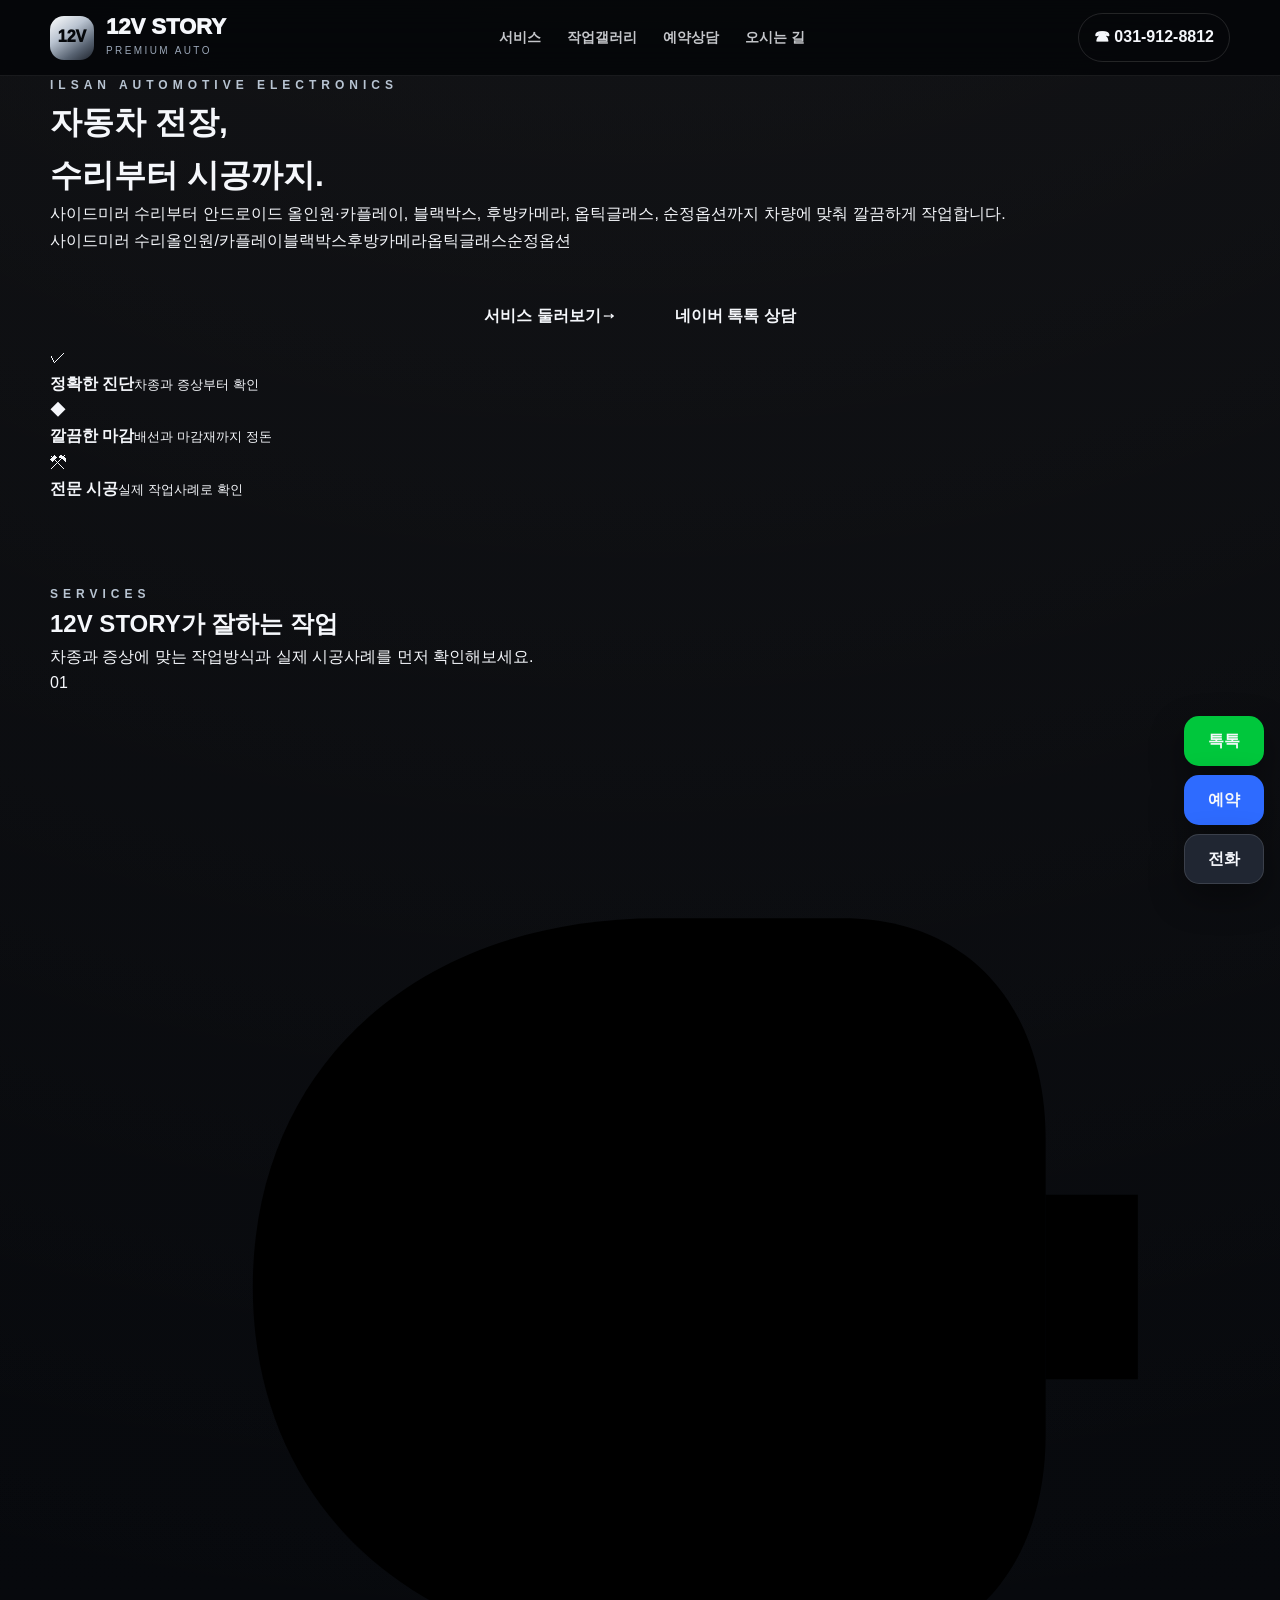
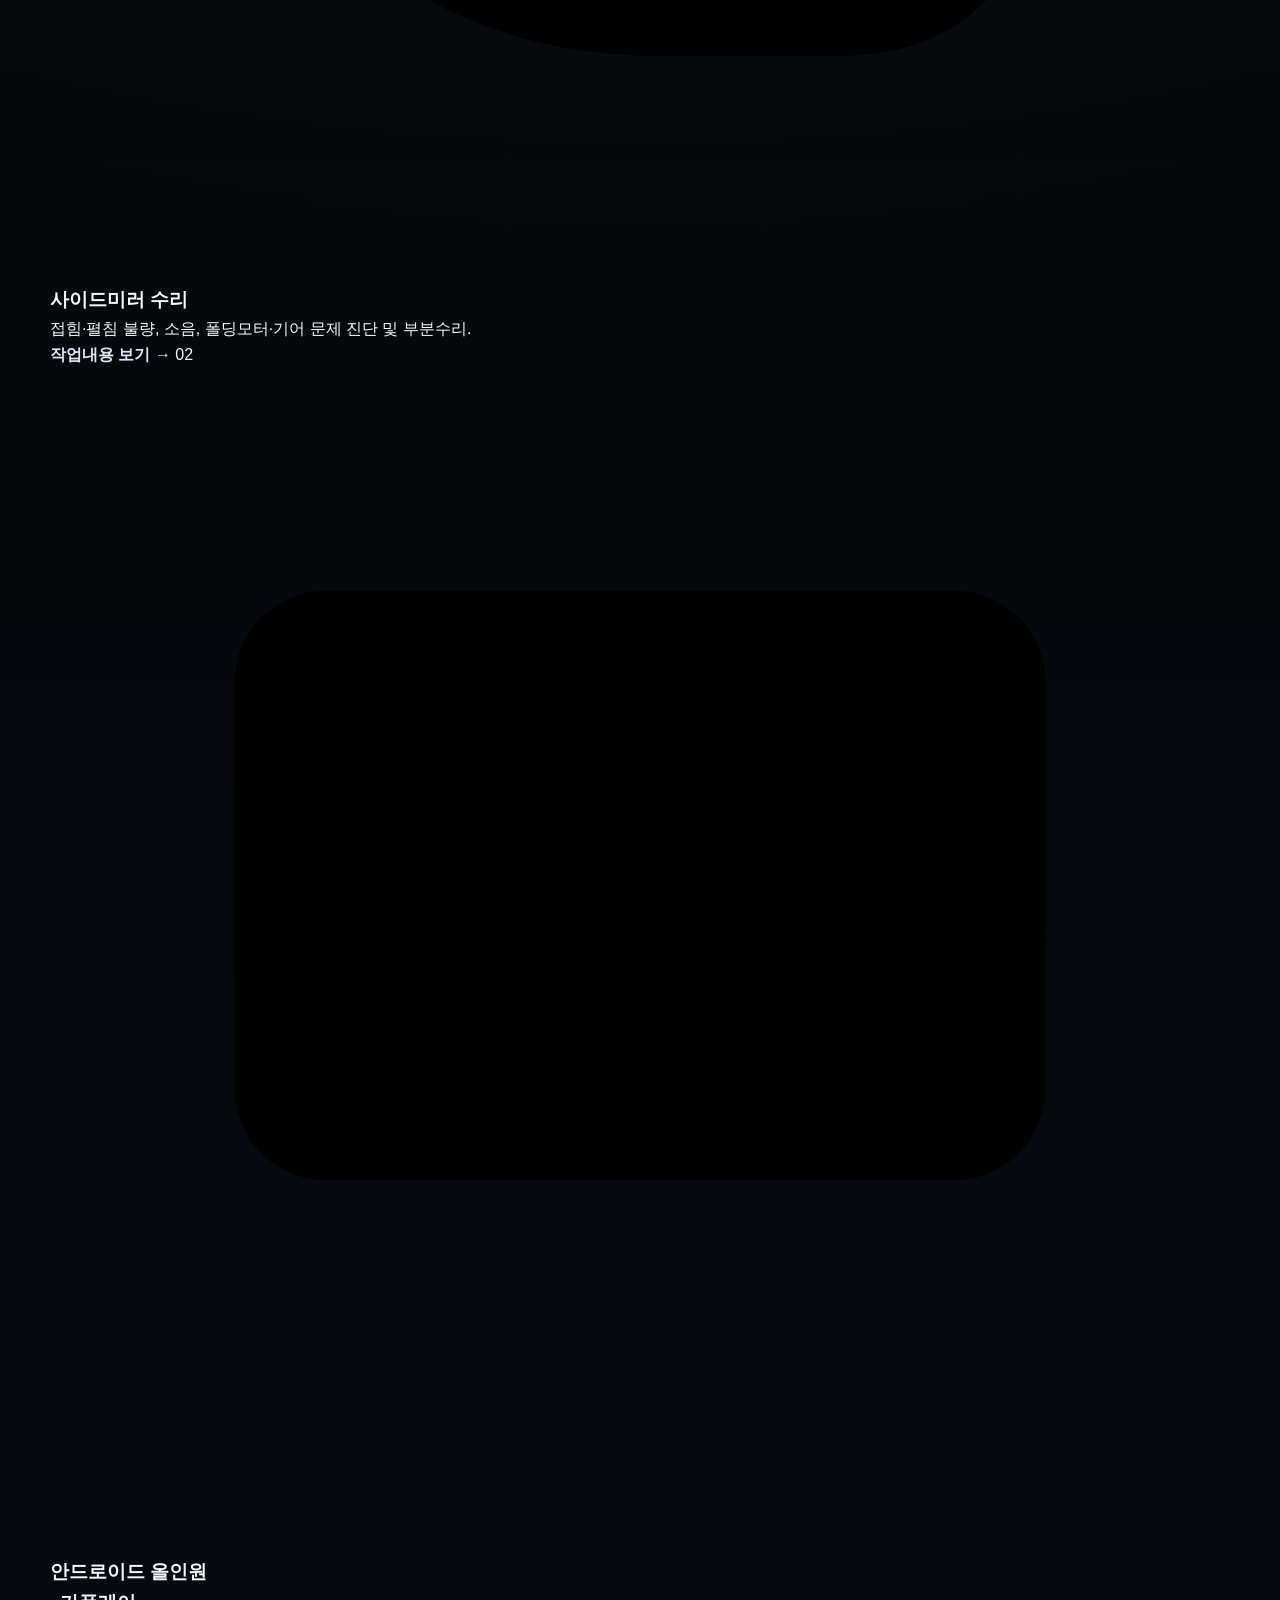
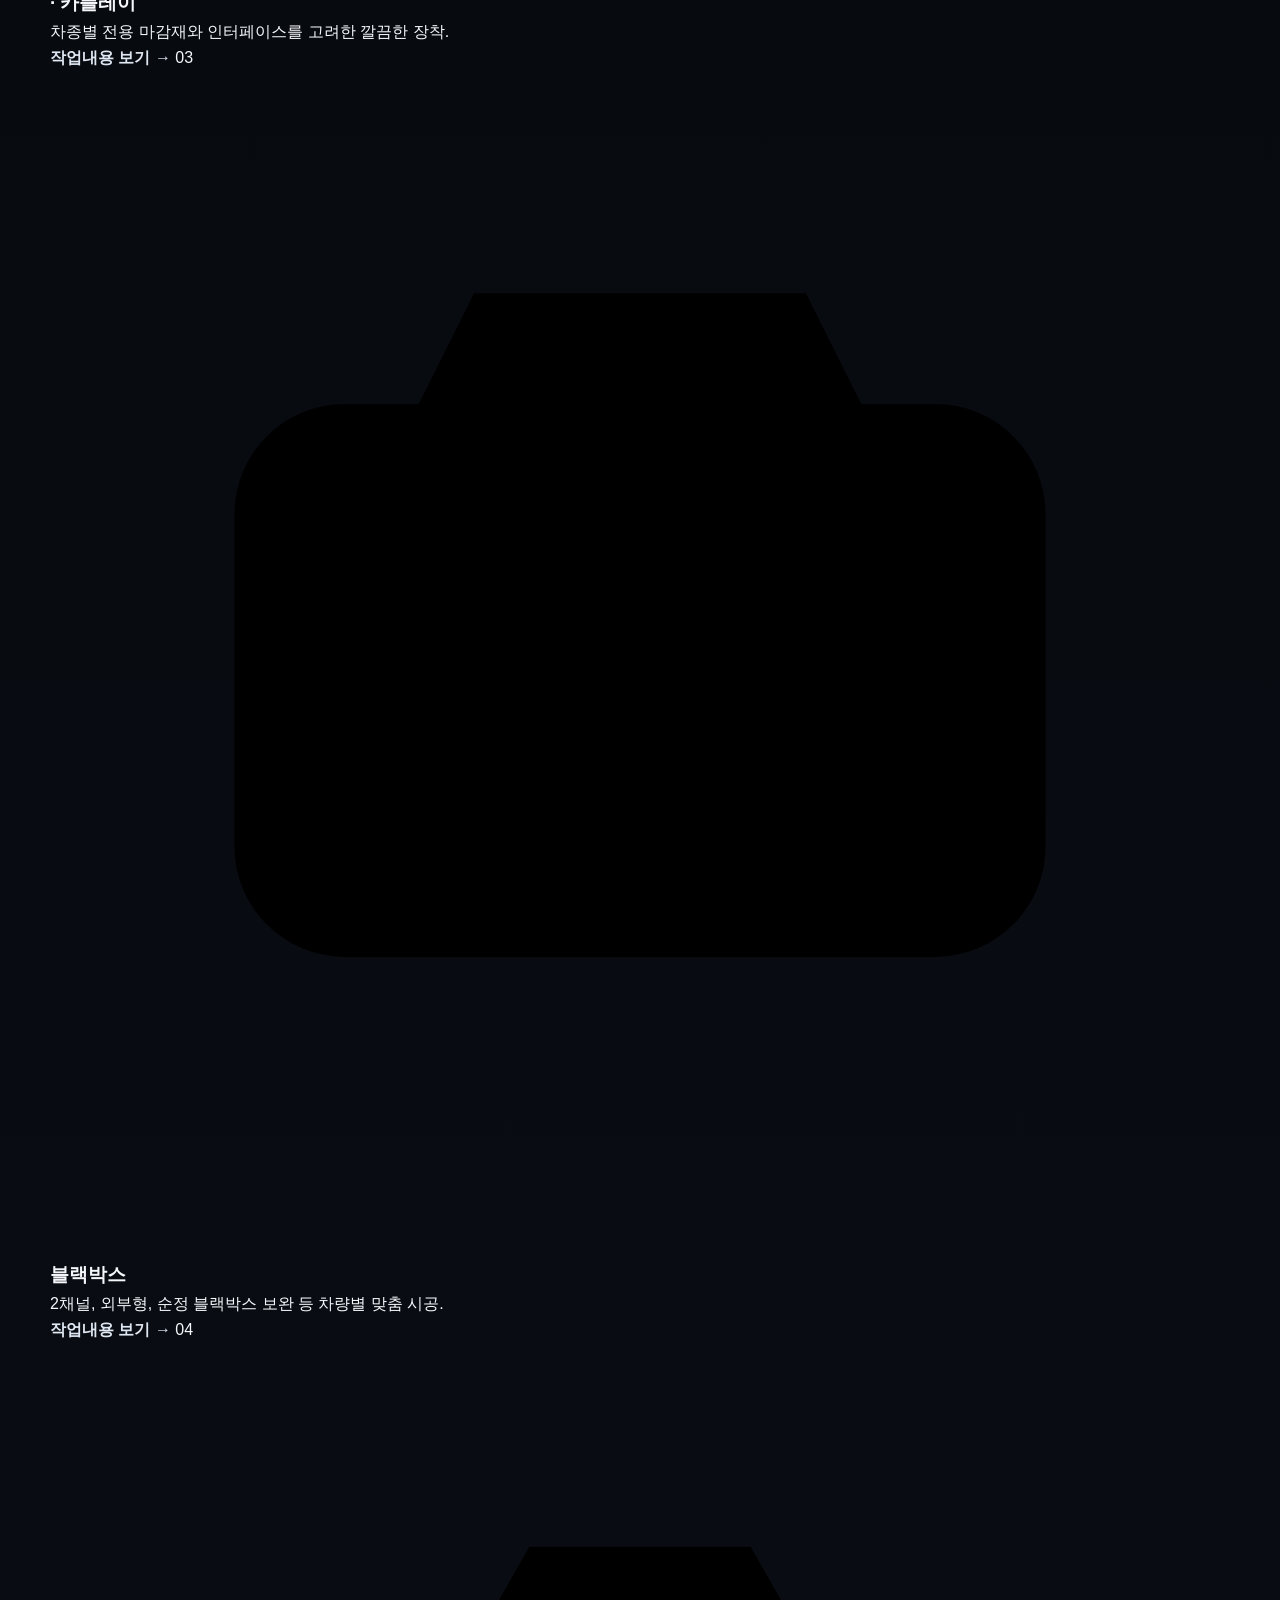
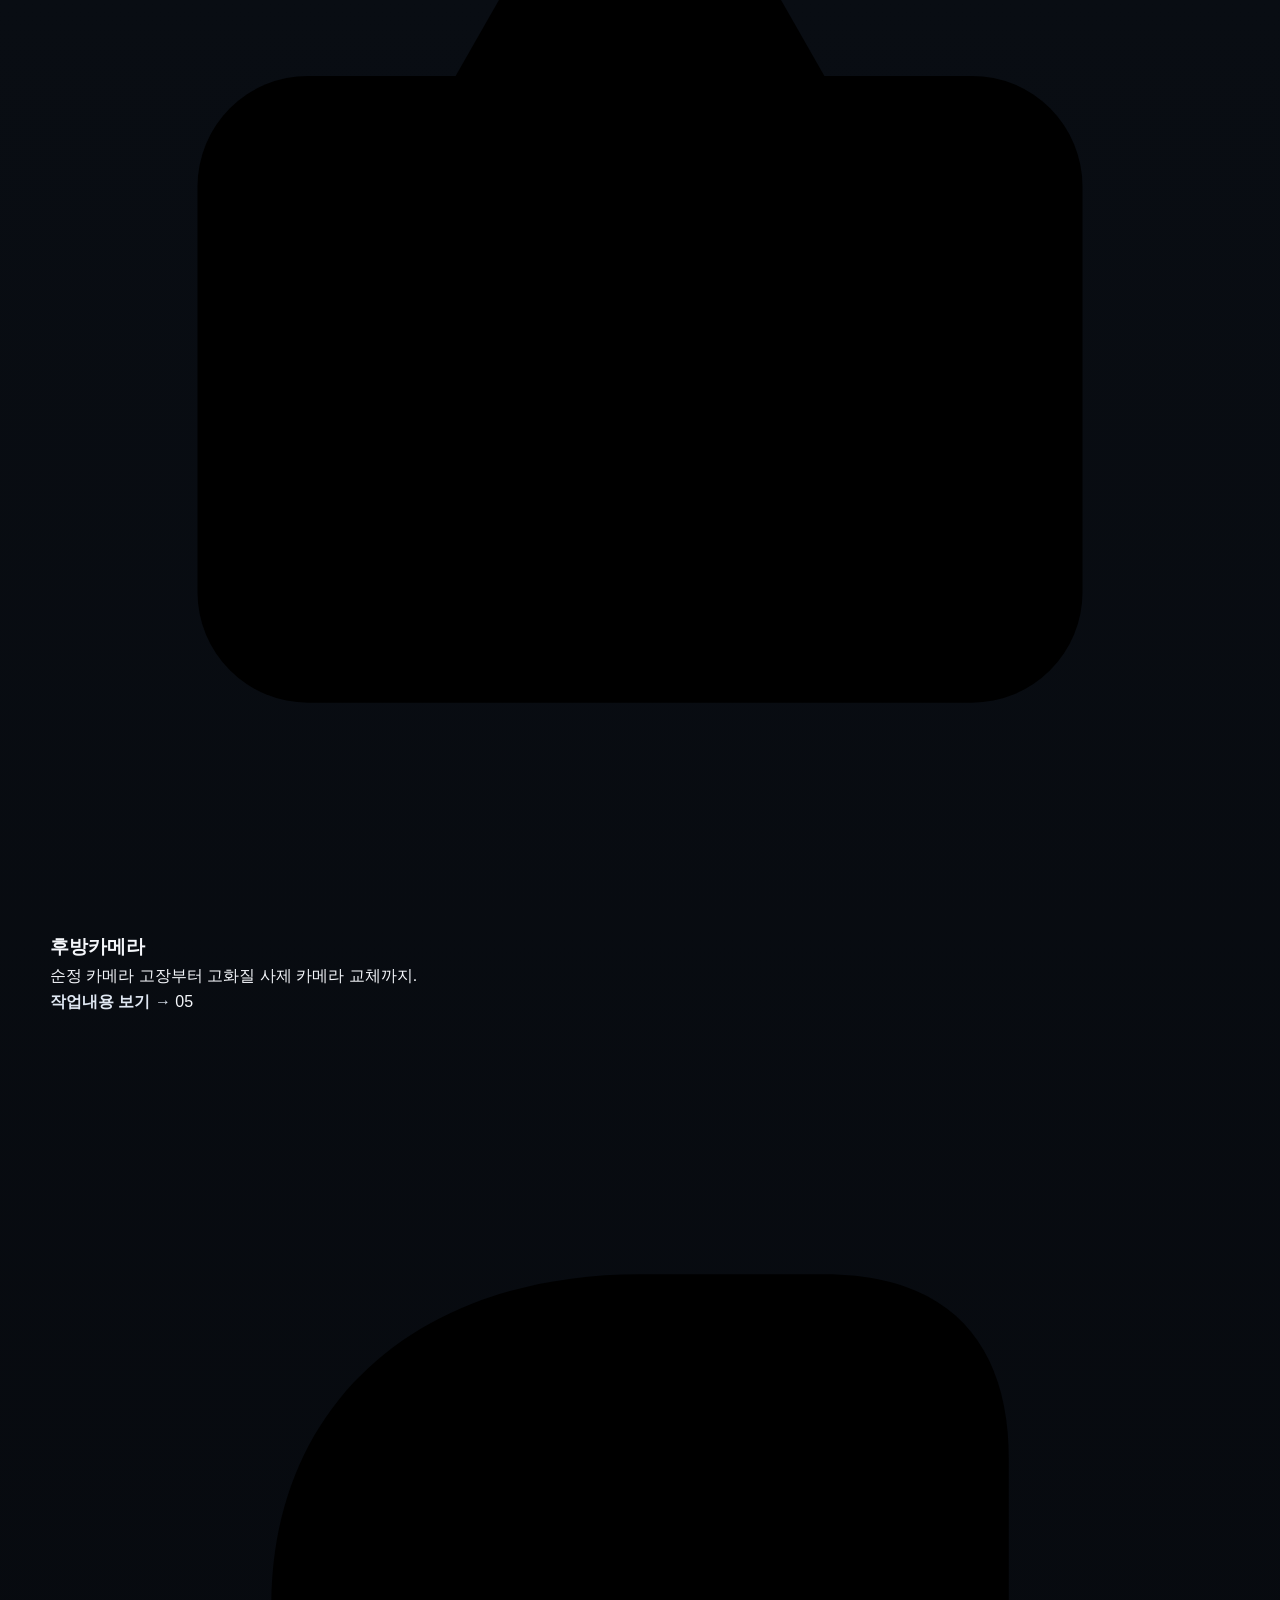
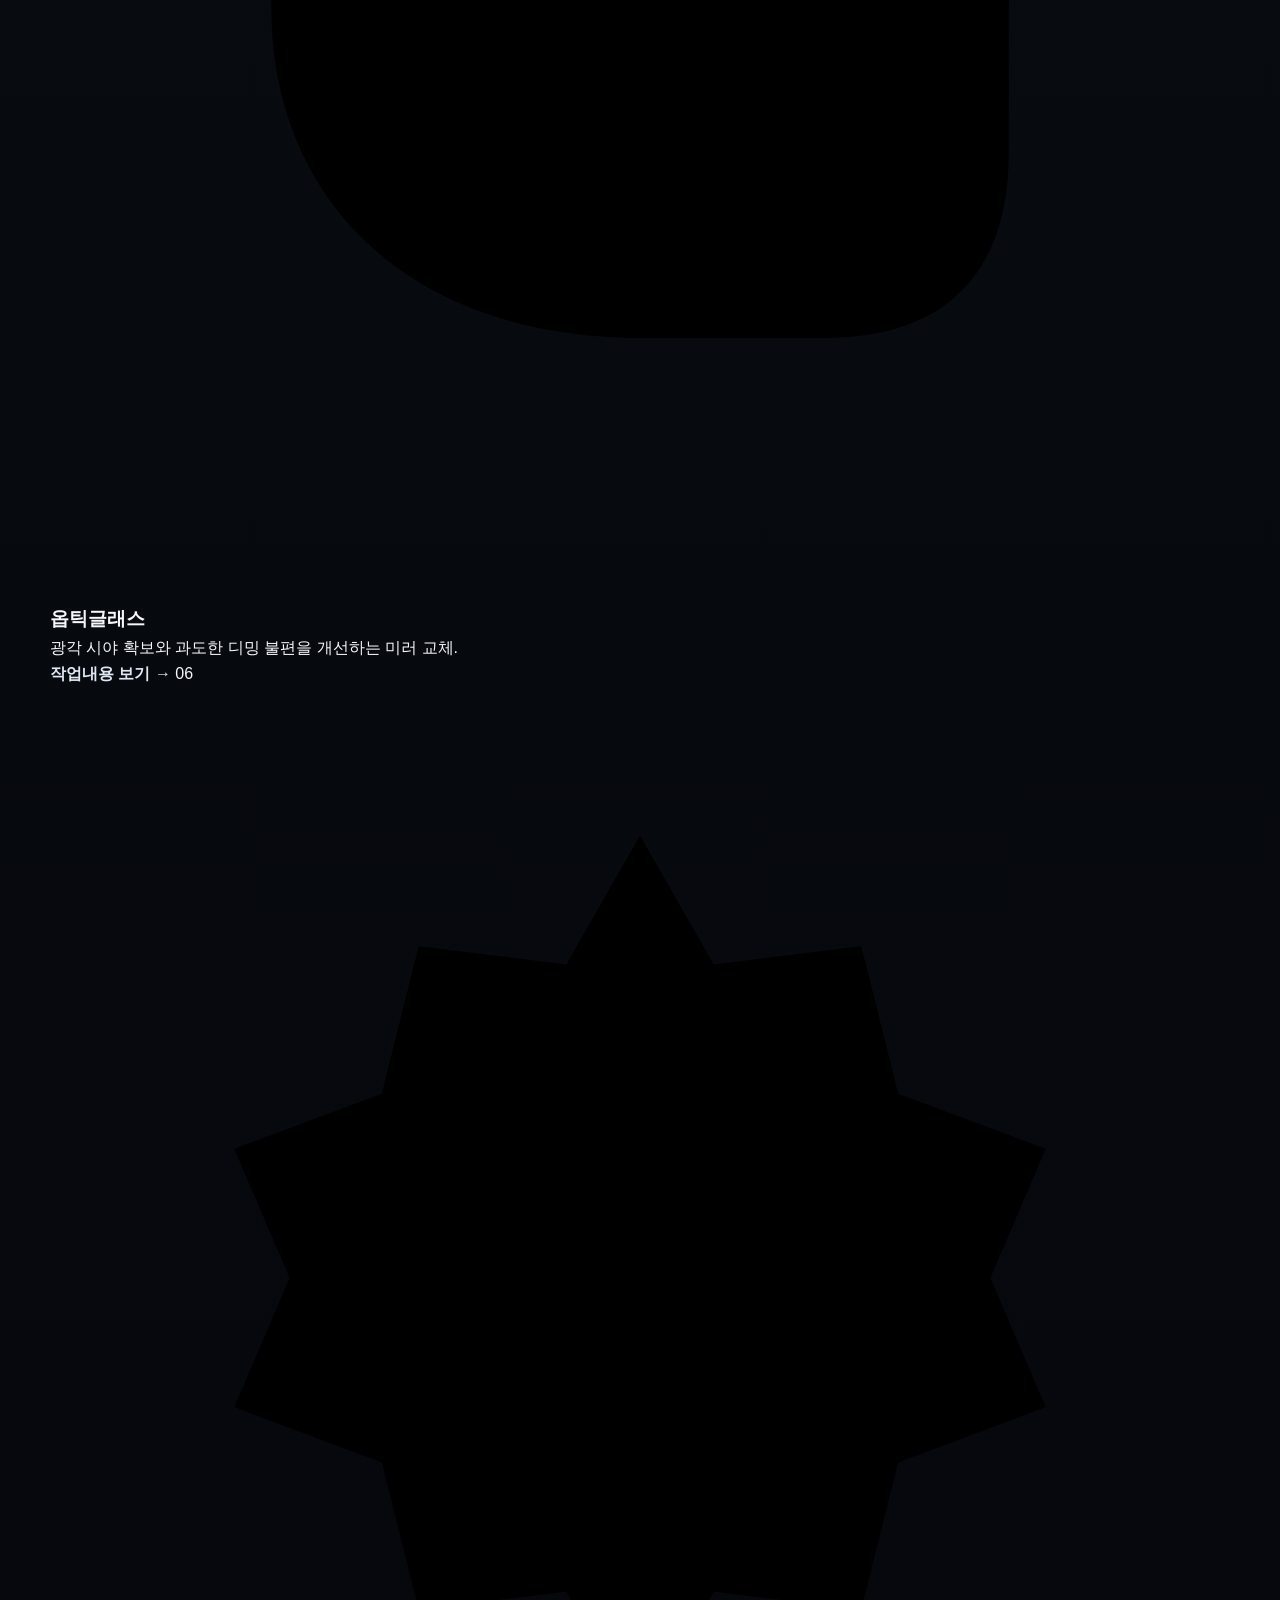
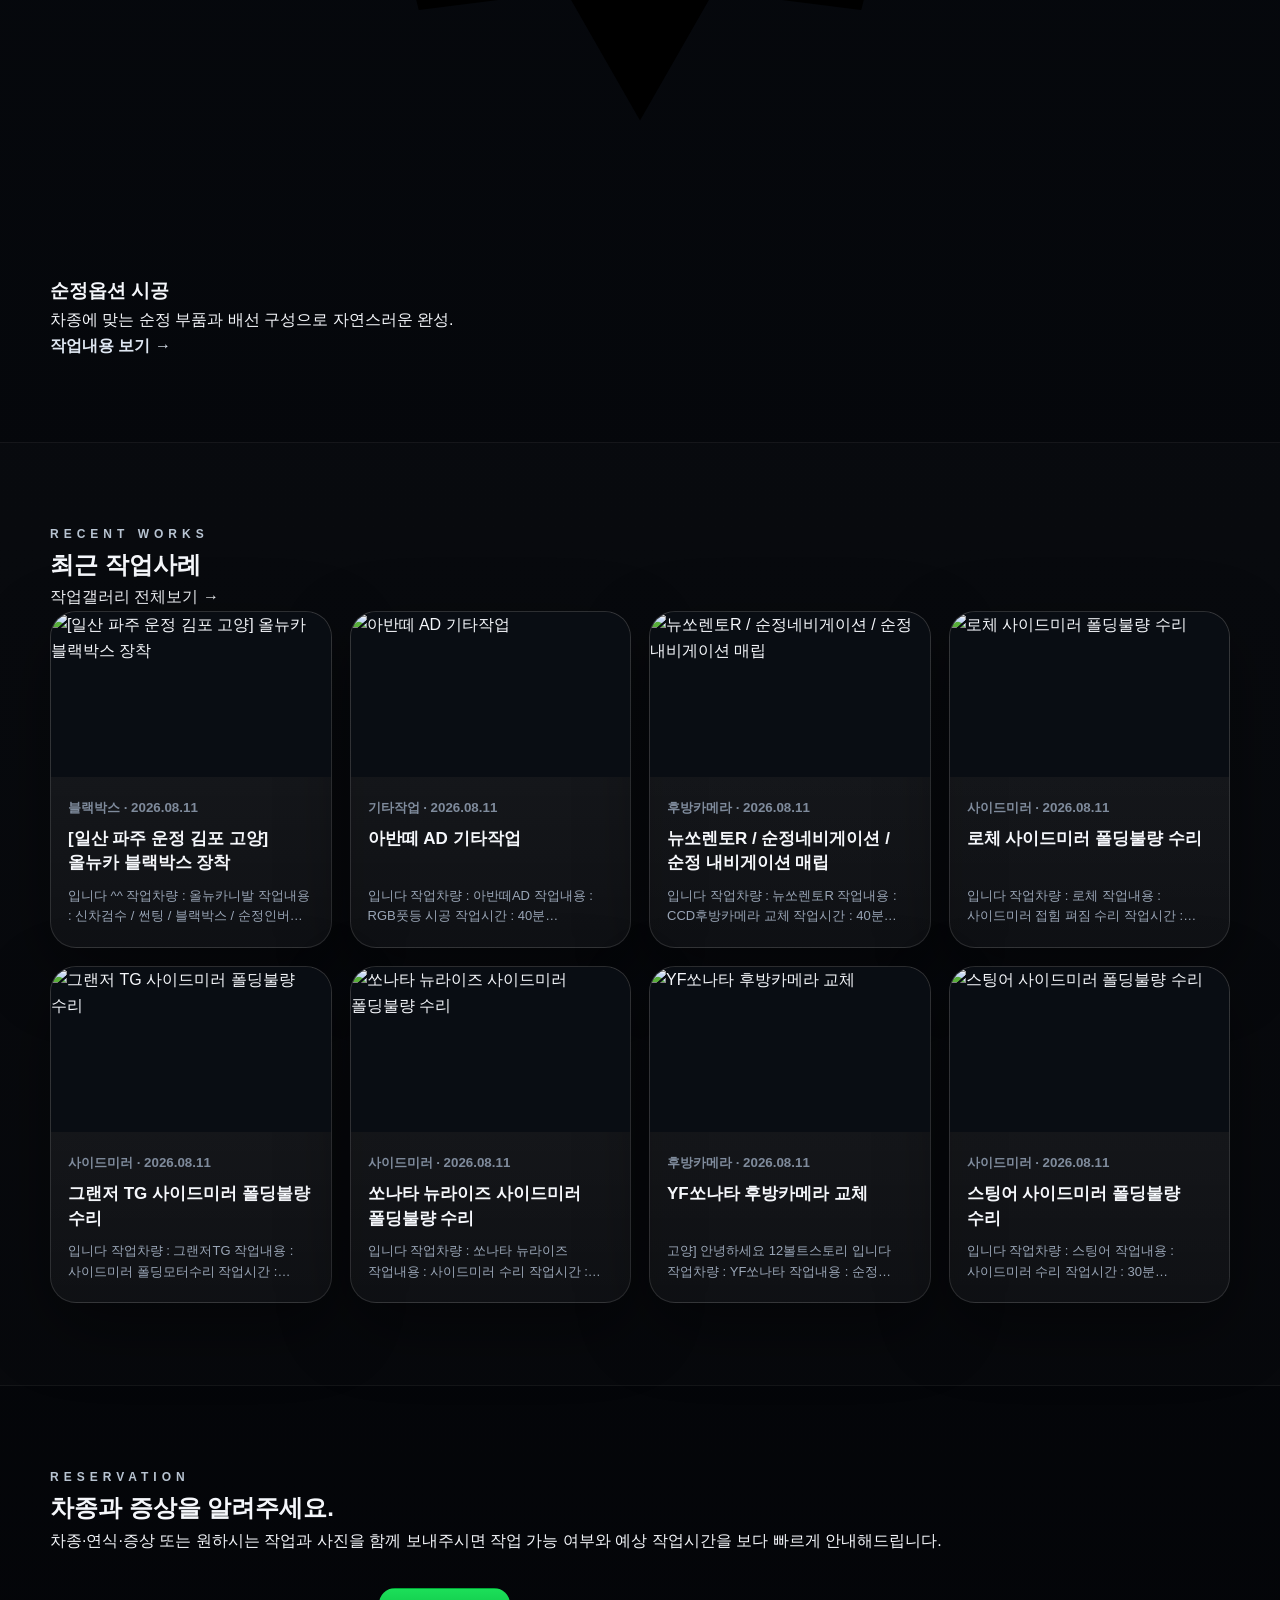
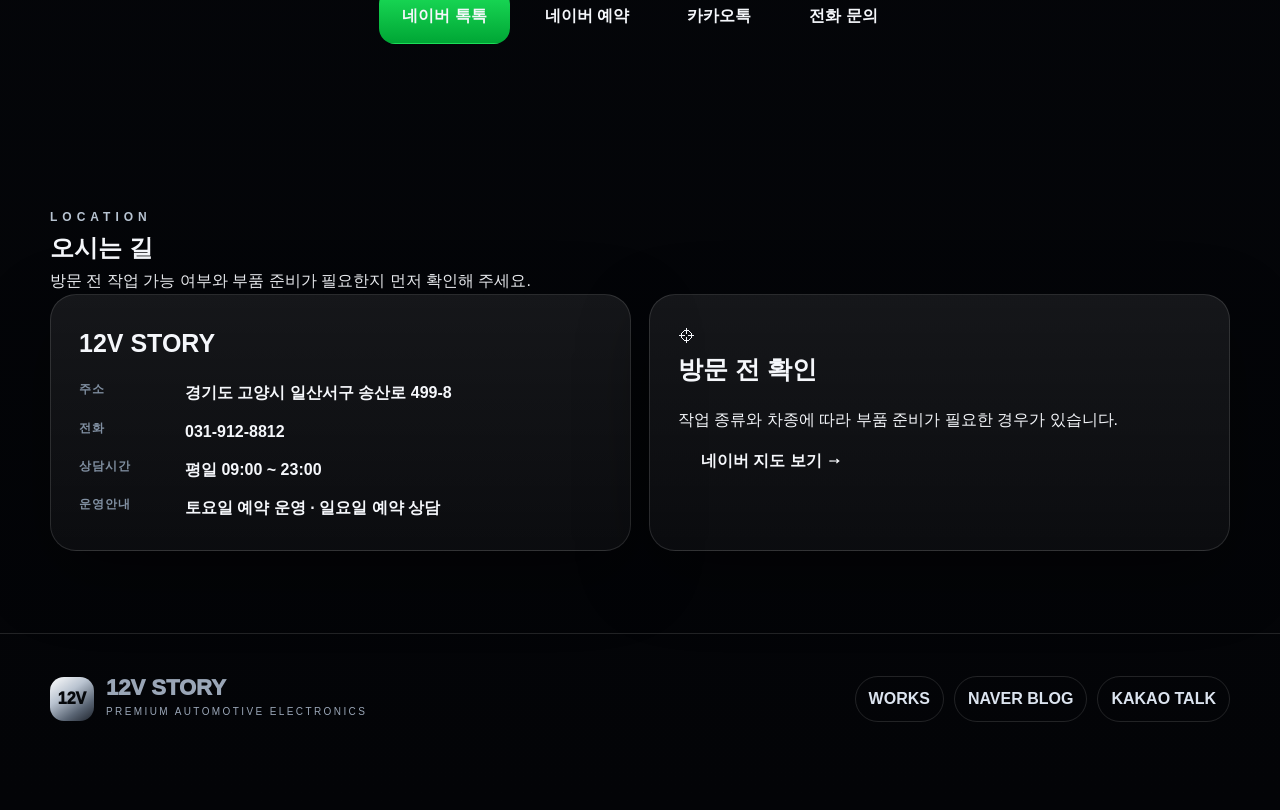
==== commit 3472a7fd: "Update index.html" ====
--- a/index.html
+++ b/index.html
@@ -1,20 +1,73 @@
-<!doctype html><html lang="ko"><head><meta charset="utf-8"><meta name="viewport" content="width=device-width,initial-scale=1"><meta name="description" content="12V STORY 일산 자동차 전장 전문. 사이드미러 수리, 안드로이드 올인원·카플레이, 블랙박스, 후방카메라, 옵틱글래스, 순정옵션 시공."><title>12V STORY | 일산 자동차 전장 전문</title><link rel="stylesheet" href="assets/style.css?v=20260812a"></head><body>
-<div class="topbar"><div class="wrap"><span>실시간 상담 가능 · 평일 09:00 ~ 23:00</span><span>경기도 고양시 일산서구 송산로 499-8 · 031-912-8812</span></div></div>
-<nav class="nav"><div class="wrap"><a class="brand" href="index.html"><div class="brand-mark">12V</div><div><div class="brand-title">12V STORY</div><div class="brand-sub">PREMIUM AUTO</div></div></a><div class="menu"><a href="#services">서비스</a><a href="works.html">작업갤러리</a><a href="#contact">예약상담</a><a href="#location">오시는 길</a></div><a class="nav-call" href="tel:031-912-8812">☎ 031-912-8812</a></div></nav>
-<header class="hero"><div class="wrap"><div class="eyebrow">Premium Automotive Electronics</div><h1>12V STORY</h1><p class="hero-copy">자동차 전장 수리부터 순정형 시공까지.<br>작업 내용을 홈페이지 안에서 먼저 확인하고, 필요한 경우 바로 상담할 수 있습니다.</p><div class="chips"><span class="chip">사이드미러 수리</span><span class="chip">안드로이드 올인원</span><span class="chip">카플레이</span><span class="chip">블랙박스</span><span class="chip">후방카메라</span><span class="chip">옵틱글래스</span><span class="chip">순정옵션 시공</span></div><div class="actions"><a class="btn primary" href="#services">서비스 둘러보기</a><a class="btn talk" href="http://talk.naver.com/WC6P8L" target="_blank" rel="noopener">네이버 톡톡 상담</a></div></div></header>
+<!doctype html>
+<html lang="ko">
+<head>
+  <meta charset="utf-8">
+  <meta name="viewport" content="width=device-width,initial-scale=1">
+  <meta name="description" content="12V STORY 일산 자동차 전장 전문. 사이드미러 수리, 안드로이드 올인원·카플레이, 블랙박스, 후방카메라, 옵틱글래스, 순정옵션 시공.">
+  <title>12V STORY | 일산 자동차 전장 전문</title>
+  <link rel="stylesheet" href="assets/style.css?v=20260812v3">
+</head>
+<body class="home-premium">
+<nav class="nav"><div class="wrap">
+<a class="brand" href="index.html"><div class="brand-mark">12V</div><div><div class="brand-title">12V STORY</div><div class="brand-sub">PREMIUM AUTO</div></div></a>
+<div class="menu"><a href="#services">서비스</a><a href="works.html">작업갤러리</a><a href="#contact">예약상담</a><a href="#location">오시는 길</a></div>
+<a class="nav-call" href="tel:031-912-8812">☎ 031-912-8812</a>
+</div></nav>
+
+<header class="premium-hero">
+  <div class="wrap premium-hero-grid">
+    <div class="premium-hero-copy">
+      <div class="eyebrow">ILSAN AUTOMOTIVE ELECTRONICS</div>
+      <h1>자동차 전장,<br><strong>수리부터 시공까지.</strong></h1>
+      <p>사이드미러 수리부터 안드로이드 올인원·카플레이, 블랙박스, 후방카메라, 옵틱글래스, 순정옵션까지 차량에 맞춰 깔끔하게 작업합니다.</p>
+      <div class="hero-service-pills">
+        <a href="services/side-mirror.html">사이드미러 수리</a><a href="services/allinone-carplay.html">올인원/카플레이</a><a href="services/blackbox.html">블랙박스</a><a href="services/rear-camera.html">후방카메라</a><a href="services/opticglass.html">옵틱글래스</a><a href="services/oem.html">순정옵션</a>
+      </div>
+      <div class="actions hero-actions"><a class="btn gold" href="#services">서비스 둘러보기 <span>→</span></a><a class="btn premium-dark" href="http://talk.naver.com/WC6P8L" target="_blank" rel="noopener">네이버 톡톡 상담</a></div>
+    </div>
+    <div class="hero-trust">
+      <div class="trust-item"><span class="trust-icon">✓</span><div><b>정확한 진단</b><small>차종과 증상부터 확인</small></div></div>
+      <div class="trust-item"><span class="trust-icon">◆</span><div><b>깔끔한 마감</b><small>배선과 마감재까지 정돈</small></div></div>
+      <div class="trust-item"><span class="trust-icon">⚒</span><div><b>전문 시공</b><small>실제 작업사례로 확인</small></div></div>
+    </div>
+  </div>
+</header>
+
 <main>
-<section id="services"><div class="wrap"><div class="section-head"><div><div class="kicker">Services</div><h2>12V STORY가<br>잘하는 작업</h2></div><p class="lead">이제 카드를 누르면 블로그가 아니라 12V STORY 내부 상세페이지로 이동합니다. 증상과 작업방식, 대표 사례를 먼저 확인하세요.</p></div><div class="service-grid">
-<a class="service-card" href="services/side-mirror.html"><div><span class="num">01 REPAIR</span><h3>사이드미러 수리</h3><p>접힘·펼침 불량, 헛도는 소리, 폴딩모터·기어 문제를 진단하고 가능한 경우 부분수리합니다.</p></div><span class="more">증상·수리방식 보기 →</span></a>
-<a class="service-card" href="services/allinone-carplay.html"><div><span class="num">02 SMART</span><h3>안드로이드 올인원 · 카플레이</h3><p>차종별 마감재와 인터페이스를 고려해 순정 기능을 최대한 유지하며 깔끔하게 장착합니다.</p></div><span class="more">장착방식 보기 →</span></a>
-<a class="service-card" href="services/blackbox.html"><div><span class="num">03 SAFETY</span><h3>블랙박스</h3><p>2채널, 외부형, 순정 블랙박스 보완 등 차량 환경에 맞는 구성으로 시공합니다.</p></div><span class="more">시공사례 보기 →</span></a>
-<a class="service-card" href="services/rear-camera.html"><div><span class="num">04 CAMERA</span><h3>후방카메라</h3><p>순정 후방카메라 고장부터 사제 고화질 카메라 교체까지 순정 자리를 활용해 마감합니다.</p></div><span class="more">교체방식 보기 →</span></a>
-<a class="service-card" href="services/opticglass.html"><div><span class="num">05 VIEW</span><h3>옵틱글래스 · 광각미러</h3><p>좁은 시야나 과도한 디밍 등 불편 요소를 개선하고 차종에 맞춰 자연스럽게 교체합니다.</p></div><span class="more">작업내용 보기 →</span></a>
-<a class="service-card" href="services/oem.html"><div><span class="num">06 OEM</span><h3>순정옵션 시공</h3><p>차량에 맞는 순정 부품과 배선 구성을 기반으로 순정 느낌을 살린 옵션 시공을 진행합니다.</p></div><span class="more">시공범위 보기 →</span></a>
+<section id="services" class="premium-services"><div class="wrap">
+  <div class="premium-section-head"><div><div class="kicker">SERVICES</div><h2>12V STORY가 잘하는 작업</h2></div><p>차종과 증상에 맞는 작업방식과 실제 시공사례를 먼저 확인해보세요.</p></div>
+  <div class="premium-service-grid">
+    <a class="premium-service-card" href="services/side-mirror.html"><span class="service-no">01</span><div class="service-icon"><svg viewBox="0 0 64 64"><path d="M11 32c0-12 9-20 22-20h10c7 0 11 5 11 12v16c0 7-4 12-11 12H33C20 52 11 44 11 32Z"/><path d="M17 32c0-8 6-13 16-13h8c4 0 6 2 6 6v14c0 4-2 6-6 6h-8c-10 0-16-5-16-13Z"/><path d="M54 27h5v10h-5"/></svg></div><h3>사이드미러 수리</h3><p>접힘·펼침 불량, 소음, 폴딩모터·기어 문제 진단 및 부분수리.</p><span class="more">작업내용 보기 →</span></a>
+    <a class="premium-service-card" href="services/allinone-carplay.html"><span class="service-no">02</span><div class="service-icon"><svg viewBox="0 0 64 64"><rect x="10" y="12" width="44" height="32" rx="5"/><path d="M26 52h12M32 44v8"/><path d="m28 23 12 6-12 6Z"/></svg></div><h3>안드로이드 올인원<br>· 카플레이</h3><p>차종별 전용 마감재와 인터페이스를 고려한 깔끔한 장착.</p><span class="more">작업내용 보기 →</span></a>
+    <a class="premium-service-card" href="services/blackbox.html"><span class="service-no">03</span><div class="service-icon"><svg viewBox="0 0 64 64"><rect x="10" y="18" width="44" height="30" rx="6"/><circle cx="32" cy="33" r="10"/><path d="M20 18l3-6h18l3 6M18 26h4"/></svg></div><h3>블랙박스</h3><p>2채널, 외부형, 순정 블랙박스 보완 등 차량별 맞춤 시공.</p><span class="more">작업내용 보기 →</span></a>
+    <a class="premium-service-card" href="services/rear-camera.html"><span class="service-no">04</span><div class="service-icon"><svg viewBox="0 0 64 64"><rect x="8" y="18" width="48" height="34" rx="6"/><circle cx="32" cy="35" r="11"/><path d="M22 18l4-7h12l4 7"/></svg></div><h3>후방카메라</h3><p>순정 카메라 고장부터 고화질 사제 카메라 교체까지.</p><span class="more">작업내용 보기 →</span></a>
+    <a class="premium-service-card" href="services/opticglass.html"><span class="service-no">05</span><div class="service-icon"><svg viewBox="0 0 64 64"><path d="M12 32c0-11 8-18 20-18h10c7 0 10 4 10 10v16c0 6-3 10-10 10H32c-12 0-20-7-20-18Z"/><path d="M19 32c0-7 5-11 13-11h8c4 0 5 2 5 5v12c0 3-1 5-5 5h-8c-8 0-13-4-13-11Z"/><path d="M8 25v14"/></svg></div><h3>옵틱글래스</h3><p>광각 시야 확보와 과도한 디밍 불편을 개선하는 미러 교체.</p><span class="more">작업내용 보기 →</span></a>
+    <a class="premium-service-card" href="services/oem.html"><span class="service-no">06</span><div class="service-icon"><svg viewBox="0 0 64 64"><circle cx="32" cy="32" r="9"/><path d="m32 8 4 7 8-1 2 8 8 3-3 7 3 7-8 3-2 8-8-1-4 7-4-7-8 1-2-8-8-3 3-7-3-7 8-3 2-8 8 1Z"/></svg></div><h3>순정옵션 시공</h3><p>차종에 맞는 순정 부품과 배선 구성으로 자연스러운 완성.</p><span class="more">작업내용 보기 →</span></a>
+  </div>
+</div></section>
+
+<section class="works premium-works"><div class="wrap">
+  <div class="premium-section-head works-head"><div><div class="kicker">RECENT WORKS</div><h2>최근 작업사례</h2></div><a class="gallery-link" href="works.html">작업갤러리 전체보기 <span>→</span></a></div>
+  <div class="work-grid" data-recent-works></div>
+</div></section>
+
+<section id="contact" class="premium-contact"><div class="wrap"><div class="premium-cta">
+  <div><div class="kicker">RESERVATION</div><h2>차종과 증상을 알려주세요.</h2><p>차종·연식·증상 또는 원하시는 작업과 사진을 함께 보내주시면 작업 가능 여부와 예상 작업시간을 보다 빠르게 안내해드립니다.</p></div>
+  <div class="actions"><a class="btn talk" href="http://talk.naver.com/WC6P8L" target="_blank" rel="noopener">네이버 톡톡</a><a class="btn gold" href="https://booking.naver.com/booking/6/bizes/475955" target="_blank" rel="noopener">네이버 예약</a><a class="btn premium-dark" href="https://pf.kakao.com/_uxiWeu/chat" target="_blank" rel="noopener">카카오톡</a><a class="btn premium-dark" href="tel:031-912-8812">전화 문의</a></div>
 </div></div></section>
-<section class="works"><div class="wrap"><div class="section-head"><div><div class="kicker">Work Gallery</div><h2>최근 작업사례</h2></div><p class="lead">최근 입고 차량의 실제 작업사례입니다. 차종과 작업 내용을 선택하면 상세 내용을 확인할 수 있습니다.</p></div><div class="work-grid" data-recent-works style="margin-top:18px"></div><div class="actions"><a class="btn dark" href="works.html">작업갤러리 전체보기</a></div></div></section>
-<section id="contact"><div class="wrap"><div class="cta"><div><div class="kicker">Reservation</div><h2>차종과 증상을<br>알려주세요.</h2><p>사진을 함께 보내주시면 작업 가능 여부와 예상 작업시간을 안내하기 훨씬 쉽습니다.</p><div class="blog-note">차종·연식·증상 또는 원하시는 작업을 알려주시면 작업 가능 여부와 예상 작업시간을 보다 빠르게 안내해드립니다.</div></div><div class="actions"><a class="btn talk" href="http://talk.naver.com/WC6P8L" target="_blank" rel="noopener">네이버 톡톡</a><a class="btn primary" href="https://booking.naver.com/booking/6/bizes/475955" target="_blank" rel="noopener">네이버 예약</a><a class="btn dark" href="https://pf.kakao.com/_uxiWeu/chat" target="_blank" rel="noopener">카카오톡</a><a class="btn dark" href="tel:031-912-8812">전화 문의</a></div></div></div></section>
-<section id="location"><div class="wrap"><div class="section-head"><div><div class="kicker">Location</div><h2>오시는 길</h2></div></div><div class="location-grid"><div class="info-card"><h3>12V STORY</h3><div class="info-list"><div><b>주소</b><span>경기도 고양시 일산서구 송산로 499-8</span></div><div><b>전화</b><span>031-912-8812</span></div><div><b>상담시간</b><span>평일 09:00 ~ 23:00</span></div><div><b>운영안내</b><span>토요일 예약 운영 · 일요일 예약 상담</span></div></div></div><div class="info-card"><h3>방문 전 확인</h3><p class="lead">작업 종류와 차종에 따라 부품 준비가 필요한 경우가 있습니다. 방문 전 상담을 권장합니다.</p><div class="actions" style="justify-content:flex-start"><a class="btn dark" href="https://naver.me/GYCbF7AK" target="_blank" rel="noopener">네이버 지도 보기</a></div></div></div></div></section>
+
+<section id="location" class="premium-location"><div class="wrap">
+  <div class="premium-section-head"><div><div class="kicker">LOCATION</div><h2>오시는 길</h2></div><p>방문 전 작업 가능 여부와 부품 준비가 필요한지 먼저 확인해 주세요.</p></div>
+  <div class="location-grid">
+    <div class="info-card"><h3>12V STORY</h3><div class="info-list"><div><b>주소</b><span>경기도 고양시 일산서구 송산로 499-8</span></div><div><b>전화</b><span>031-912-8812</span></div><div><b>상담시간</b><span>평일 09:00 ~ 23:00</span></div><div><b>운영안내</b><span>토요일 예약 운영 · 일요일 예약 상담</span></div></div></div>
+    <div class="info-card location-action"><div><span class="location-pin">⌖</span><h3>방문 전 확인</h3><p>작업 종류와 차종에 따라 부품 준비가 필요한 경우가 있습니다.</p></div><a class="btn premium-dark" href="https://naver.me/GYCbF7AK" target="_blank" rel="noopener">네이버 지도 보기 →</a></div>
+  </div>
+</div></section>
 </main>
+
 <footer><div class="wrap footer-grid"><a class="brand" href="index.html"><div class="brand-mark">12V</div><div><div class="brand-title">12V STORY</div><div class="brand-sub">PREMIUM AUTOMOTIVE ELECTRONICS</div></div></a><div class="footer-links"><a href="works.html">WORKS</a><a href="https://blog.naver.com/uh2816" target="_blank" rel="noopener">NAVER BLOG</a><a href="https://pf.kakao.com/_uxiWeu/chat" target="_blank" rel="noopener">KAKAO TALK</a></div></div></footer>
+
 <div class="floating"><a class="talk" href="http://talk.naver.com/WC6P8L" target="_blank" rel="noopener">톡톡</a><a class="reserve" href="https://booking.naver.com/booking/6/bizes/475955" target="_blank" rel="noopener">예약</a><a class="phone" href="tel:031-912-8812">전화</a></div>
-<script src="assets/works-data.js?v=20260812a"></script><script src="assets/gallery.js?v=20260812a"></script></body></html>
+
+<script src="assets/works-data.js?v=20260812v3"></script><script src="assets/gallery.js?v=20260812v3"></script>
+</body></html>
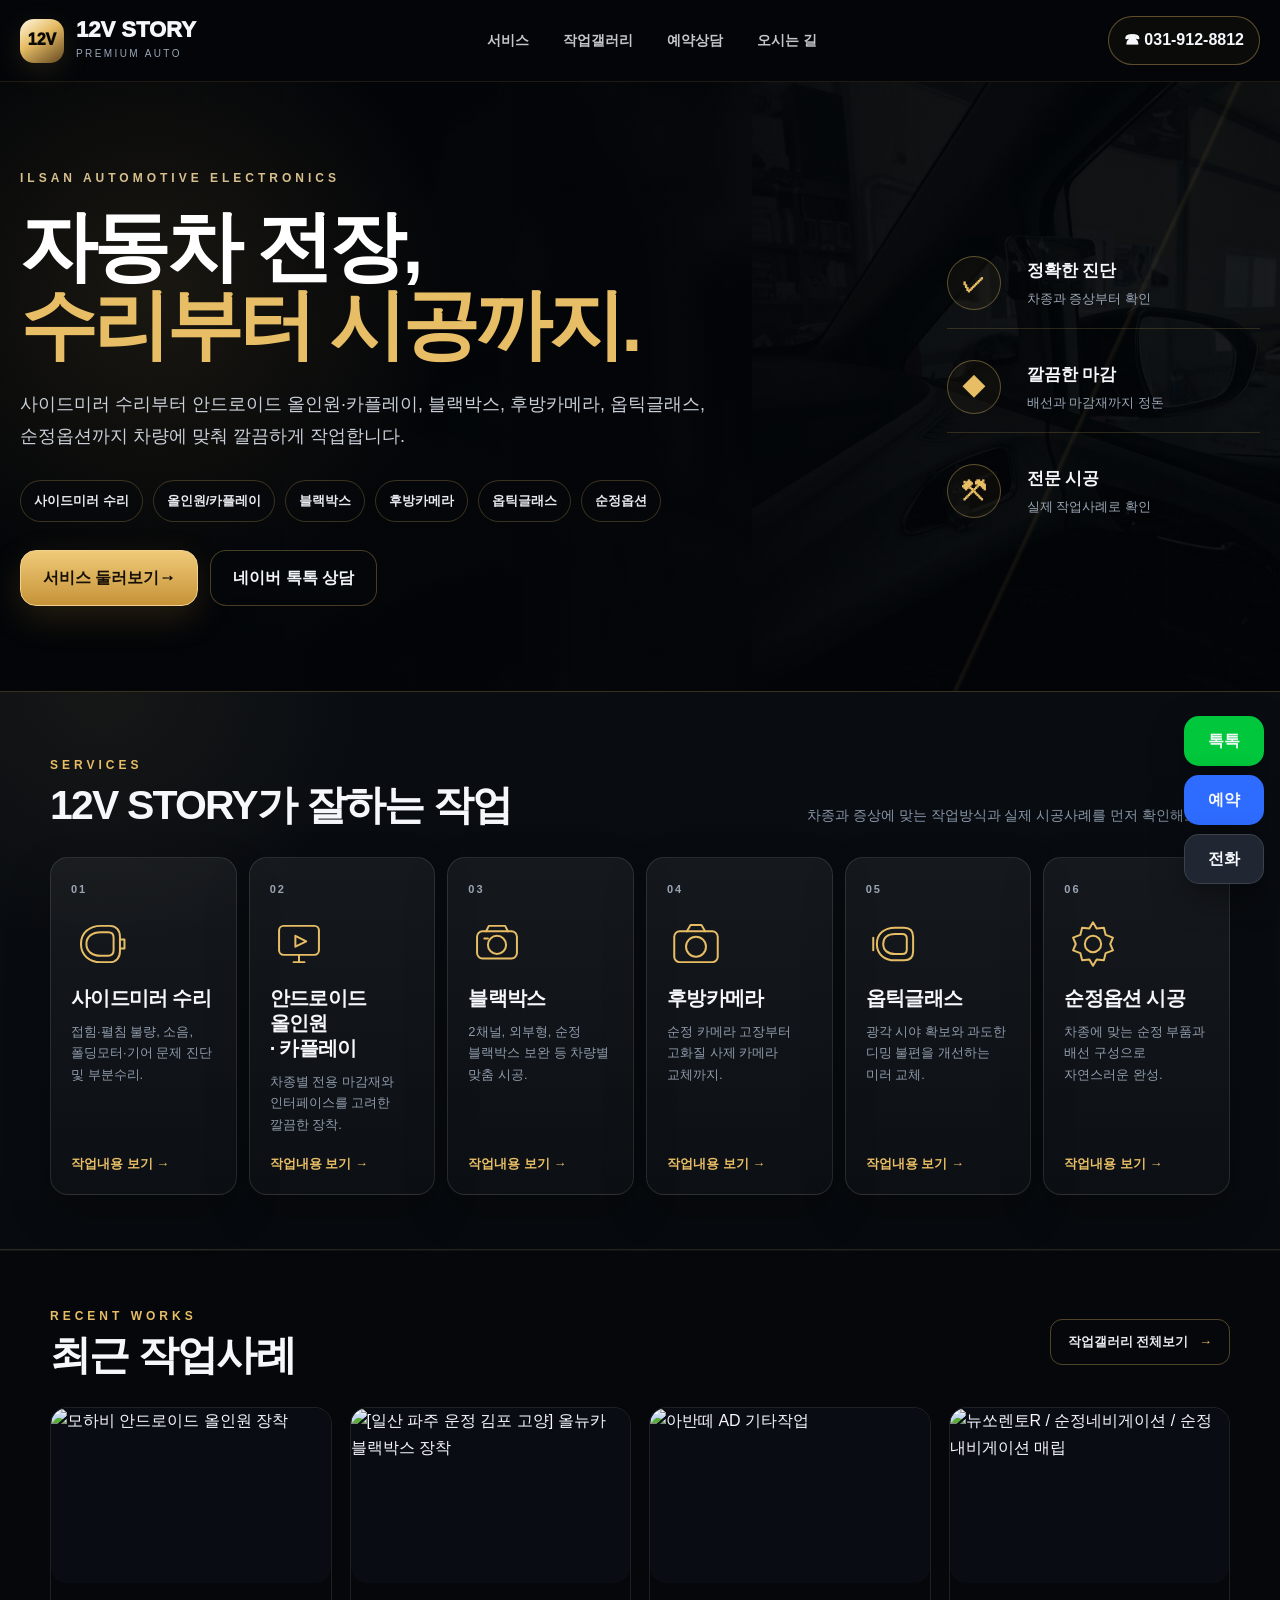
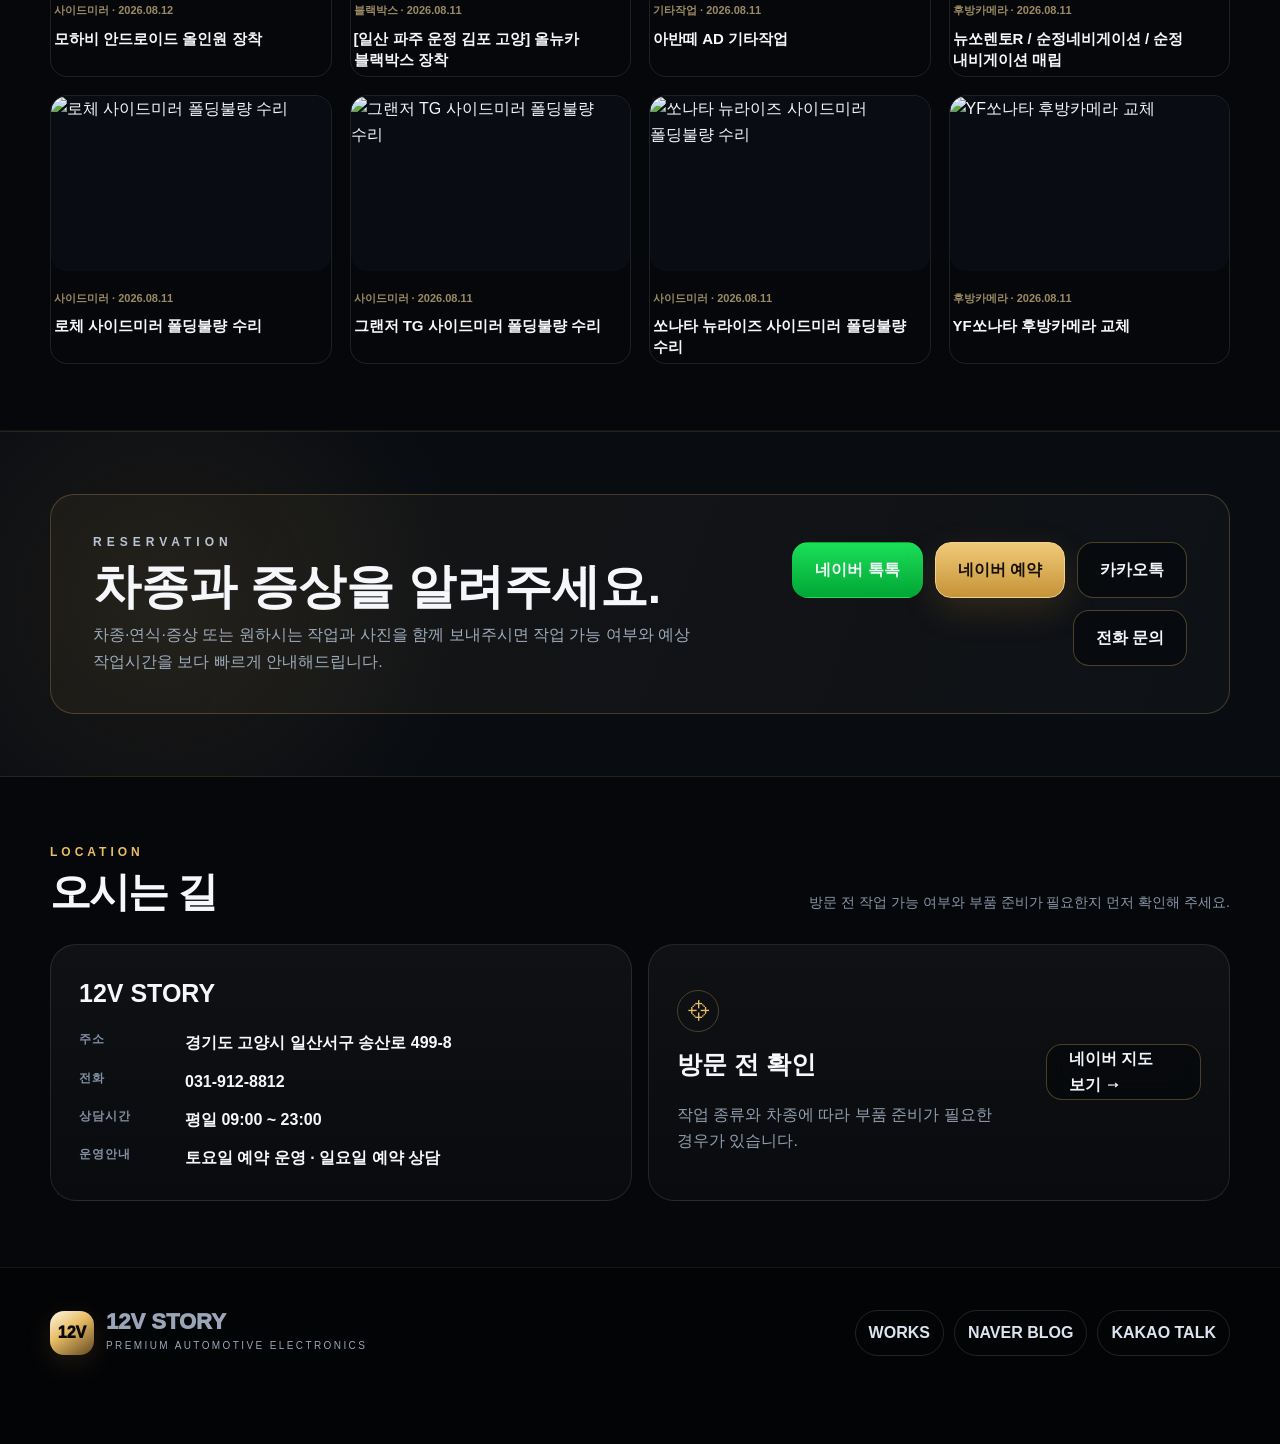
==== commit 9b2c25cb: "Add files via upload" ====
--- a/index.html
+++ b/index.html
@@ -5,7 +5,199 @@
   <meta name="viewport" content="width=device-width,initial-scale=1">
   <meta name="description" content="12V STORY 일산 자동차 전장 전문. 사이드미러 수리, 안드로이드 올인원·카플레이, 블랙박스, 후방카메라, 옵틱글래스, 순정옵션 시공.">
   <title>12V STORY | 일산 자동차 전장 전문</title>
-  <link rel="stylesheet" href="assets/style.css?v=20260812v3">
+  <style>
+:root{--bg:#05070b;--bg2:#0a0e14;--panel:#0d121a;--panel2:#111824;--line:rgba(255,255,255,.12);--text:#f5f7fb;--muted:#9aa6b7;--naver:#00c73c;--blue:#2e6bff;--radius:26px;--shadow:0 24px 70px rgba(0,0,0,.42)}
+*{box-sizing:border-box;margin:0;padding:0}html{scroll-behavior:smooth}body{font-family:-apple-system,BlinkMacSystemFont,'Noto Sans KR','Pretendard','Segoe UI',sans-serif;background:radial-gradient(circle at 50% -10%,rgba(255,255,255,.09),transparent 26%),linear-gradient(180deg,#030407,#090d13 46%,#030407);color:var(--text);line-height:1.65;word-break:keep-all}a{color:inherit;text-decoration:none}.wrap{width:min(1180px,calc(100% - 40px));margin:auto}.topbar{height:38px;border-bottom:1px solid rgba(255,255,255,.07);background:rgba(3,4,7,.82);color:#b9c2cf;font-size:13px}.topbar .wrap{height:100%;display:flex;align-items:center;justify-content:space-between}.nav{position:sticky;top:0;z-index:30;height:76px;background:rgba(3,4,7,.78);backdrop-filter:blur(18px);border-bottom:1px solid rgba(255,255,255,.08)}.nav .wrap{height:100%;display:flex;align-items:center;justify-content:space-between;gap:24px}.brand{display:flex;align-items:center;gap:12px}.brand-mark{width:44px;height:44px;border-radius:14px;display:grid;place-items:center;background:linear-gradient(145deg,#fff,#b9c3d0 38%,#596473 72%,#1d222b);color:#06080b;font-weight:1000}.brand-title{font-size:22px;font-weight:1000;line-height:1}.brand-sub{font-size:10px;color:var(--muted);letter-spacing:2.4px;margin-top:5px}.menu{display:flex;gap:26px;font-size:14px;font-weight:850}.menu a{opacity:.8}.menu a:hover{opacity:1}.nav-call{padding:10px 15px;border-radius:999px;border:1px solid var(--line);font-weight:900}.hero{padding:110px 0 86px;text-align:center;position:relative;overflow:hidden}.hero:before{content:'';position:absolute;inset:0;background:radial-gradient(circle at 50% 40%,rgba(80,120,180,.16),transparent 28%),repeating-linear-gradient(115deg,rgba(255,255,255,.025) 0 1px,transparent 1px 18px);pointer-events:none}.hero .wrap{position:relative}.eyebrow,.kicker{font-size:12px;letter-spacing:5px;text-transform:uppercase;color:#b8c4d2;font-weight:900}.hero h1{font-size:clamp(58px,10vw,118px);line-height:.92;letter-spacing:-5px;margin:18px 0 24px;background:linear-gradient(180deg,#fff,#dfe5ee 40%,#788493 70%,#f7faff);-webkit-background-clip:text;color:transparent}.hero-copy{max-width:820px;margin:0 auto;color:#cfd7e2;font-size:20px}.chips{display:flex;flex-wrap:wrap;justify-content:center;gap:10px;margin:32px auto 0;max-width:920px}.chip{padding:8px 13px;border:1px solid var(--line);border-radius:999px;background:rgba(255,255,255,.04);font-weight:800;color:#e6ebf2}.actions{display:flex;gap:12px;flex-wrap:wrap;justify-content:center;margin-top:34px}.btn{min-height:56px;padding:0 22px;border-radius:16px;display:inline-flex;align-items:center;justify-content:center;font-weight:950;border:1px solid transparent;transition:.18s}.btn:hover{transform:translateY(-2px)}.btn.primary{background:linear-gradient(180deg,#3478ff,#154ccf)}.btn.talk{background:linear-gradient(180deg,#1cdf59,#00a635)}.btn.dark{background:rgba(255,255,255,.06);border-color:var(--line)}section{padding:82px 0}.section-head{display:flex;justify-content:space-between;gap:24px;align-items:end;margin-bottom:30px}.section-head h2{font-size:clamp(34px,5vw,58px);line-height:1.05;letter-spacing:-2px;margin-top:8px}.lead{max-width:600px;color:var(--muted)}.service-grid{display:grid;grid-template-columns:repeat(3,1fr);gap:18px}.service-card,.work-card,.info-card{border:1px solid var(--line);border-radius:var(--radius);background:linear-gradient(180deg,rgba(255,255,255,.075),rgba(255,255,255,.035));box-shadow:var(--shadow);overflow:hidden}.service-card{padding:28px;min-height:260px;display:flex;flex-direction:column;justify-content:space-between}.service-card .num{font-size:12px;letter-spacing:3px;color:#7f8b9c;font-weight:900}.service-card h3{font-size:27px;line-height:1.15;margin:16px 0 10px}.service-card p{color:var(--muted)}.more{margin-top:20px;font-weight:900;color:#dfe7f2}.works{background:rgba(255,255,255,.012);border-top:1px solid rgba(255,255,255,.05);border-bottom:1px solid rgba(255,255,255,.05)}.work-grid{display:grid;grid-template-columns:repeat(3,1fr);gap:18px}.work-card .visual{height:190px;display:flex;align-items:end;padding:22px;background:radial-gradient(circle at 70% 25%,rgba(70,120,220,.22),transparent 24%),linear-gradient(135deg,#141b27,#080b10)}.work-card .visual b{font-size:26px;letter-spacing:1px}.work-card .body{padding:20px}.work-card .body small{color:#7f8b9c;font-weight:800}.work-card .body h3{font-size:20px;margin:5px 0 8px}.work-card .body p{color:var(--muted);font-size:14px}.cta{border:1px solid rgba(80,130,255,.28);border-radius:34px;padding:42px;background:radial-gradient(circle at 15% 50%,rgba(0,199,60,.12),transparent 28%),radial-gradient(circle at 85% 50%,rgba(46,107,255,.2),transparent 30%),linear-gradient(180deg,rgba(255,255,255,.07),rgba(255,255,255,.03));display:grid;grid-template-columns:1.1fr .9fr;gap:24px;align-items:center}.cta h2{font-size:clamp(34px,5vw,55px);line-height:1.05}.cta p{color:#cbd4df;margin-top:14px}.cta .actions{justify-content:flex-end;margin-top:0}.blog-note{margin-top:18px;padding:18px 20px;border:1px dashed rgba(0,199,60,.35);border-radius:18px;color:#b8c3d0;background:rgba(0,199,60,.04)}.location-grid{display:grid;grid-template-columns:1fr 1fr;gap:18px}.info-card{padding:28px}.info-card h3{font-size:25px;margin-bottom:16px}.info-list{display:grid;gap:12px}.info-list div{display:grid;grid-template-columns:90px 1fr;gap:16px}.info-list b{color:#8190a2;font-size:12px;letter-spacing:1px}.info-list span{font-weight:800}.floating{position:fixed;right:16px;bottom:16px;z-index:40;display:grid;gap:9px}.floating a{min-width:80px;height:50px;border-radius:15px;display:flex;align-items:center;justify-content:center;font-weight:950;box-shadow:0 14px 34px rgba(0,0,0,.38)}.floating .talk{background:var(--naver)}.floating .reserve{background:var(--blue)}.floating .phone{background:#202632;border:1px solid var(--line)}footer{padding:42px 0 88px;border-top:1px solid var(--line);color:var(--muted)}.footer-grid{display:flex;justify-content:space-between;align-items:center;gap:24px}.footer-links{display:flex;gap:10px;flex-wrap:wrap}.footer-links a{padding:9px 13px;border:1px solid var(--line);border-radius:999px;color:#dce4ef;font-weight:850}.page-hero{padding:78px 0 54px}.page-hero h1{font-size:clamp(44px,7vw,80px);line-height:1.03;letter-spacing:-3px;margin:14px 0}.page-hero p{max-width:780px;color:#cbd4df;font-size:18px}.symptoms{display:grid;grid-template-columns:repeat(4,1fr);gap:14px;margin-top:28px}.symptom{padding:18px;border:1px solid var(--line);border-radius:18px;background:rgba(255,255,255,.04);font-weight:850}.content-grid{display:grid;grid-template-columns:1.05fr .95fr;gap:20px}.content-panel{padding:30px;border:1px solid var(--line);border-radius:var(--radius);background:rgba(255,255,255,.04)}.content-panel h2{font-size:32px;margin-bottom:12px}.content-panel p,.content-panel li{color:#b9c4d1}.content-panel ul{padding-left:20px;display:grid;gap:8px}.steps{display:grid;gap:12px;margin-top:20px}.step{display:grid;grid-template-columns:54px 1fr;gap:14px;align-items:start;padding:16px;border:1px solid var(--line);border-radius:18px}.step b{width:42px;height:42px;border-radius:13px;display:grid;place-items:center;background:rgba(255,255,255,.08)}.step h3{font-size:18px}.step p{font-size:14px}.mini-works{display:grid;grid-template-columns:repeat(3,1fr);gap:14px;margin-top:20px}.mini-work{padding:20px;border:1px solid var(--line);border-radius:20px;background:rgba(255,255,255,.04)}.mini-work b{display:block;font-size:18px}.mini-work span{font-size:13px;color:var(--muted)}
+@media(max-width:980px){.topbar,.menu{display:none}.service-grid,.work-grid{grid-template-columns:repeat(2,1fr)}.cta,.location-grid,.content-grid{grid-template-columns:1fr}.cta .actions{justify-content:flex-start}.symptoms{grid-template-columns:repeat(2,1fr)}}
+@media(max-width:640px){.wrap{width:min(100% - 28px,1180px)}.nav{height:68px}.brand-mark{width:38px;height:38px}.brand-title{font-size:19px}.brand-sub{display:none}.nav-call{font-size:12px;padding:9px 11px}.hero{padding:82px 0 66px}.hero h1{letter-spacing:-3px}.hero-copy{font-size:17px}.service-grid,.work-grid,.mini-works{grid-template-columns:1fr}.section-head{display:block}.lead{margin-top:14px}.cta{padding:28px}.btn{width:100%}.location-grid,.content-grid{grid-template-columns:1fr}.symptoms{grid-template-columns:1fr}.footer-grid{flex-direction:column;align-items:flex-start}.floating{left:10px;right:10px;bottom:10px;grid-template-columns:repeat(3,1fr)}.floating a{min-width:0}.page-hero{padding:58px 0 38px}}
+.gallery-section{padding-top:30px}.gallery-toolbar{display:flex;gap:10px;flex-wrap:wrap;margin-bottom:24px}.filter-btn{appearance:none;border:1px solid var(--line);background:rgba(255,255,255,.045);color:#dce4ef;padding:10px 15px;border-radius:999px;font:inherit;font-size:14px;font-weight:900;cursor:pointer}.filter-btn:hover,.filter-btn.active{background:#eef3fb;color:#080b10;border-color:#eef3fb}.work-card[hidden]{display:none}.work-card .visual.has-image{background-size:cover!important;background-position:center!important}.gallery-empty{padding:50px 20px;text-align:center;color:var(--muted);border:1px dashed var(--line);border-radius:22px}.work-detail-hero{padding-bottom:36px}.detail-tags{justify-content:flex-start;margin-top:24px}.detail-gallery{padding:58px 0 22px}.photo-grid{display:grid;grid-template-columns:repeat(2,1fr);gap:16px}.photo-grid figure{overflow:hidden;border:1px solid var(--line);border-radius:22px;background:rgba(255,255,255,.04)}.photo-grid img{display:block;width:100%;height:auto;object-fit:contain;background:#05070b}.photo-grid figcaption{padding:12px 15px;color:var(--muted);font-size:13px}.photo-placeholder{margin:34px 0;padding:38px;text-align:center;border:1px dashed var(--line);border-radius:22px;color:var(--muted)}.detail-bottom{display:flex;gap:12px;flex-wrap:wrap;padding:30px 0 76px}@media(max-width:640px){.photo-grid{grid-template-columns:1fr}.gallery-toolbar{gap:8px}.filter-btn{padding:9px 12px;font-size:13px}.detail-bottom .btn{width:100%}}
+
+
+/* 작업 상세페이지 - 보기 편한 갤러리 버전 */
+.work-detail-hero{max-width:920px;margin:0 auto;padding-bottom:30px}
+.work-detail-hero h1{font-size:clamp(38px,6vw,68px);line-height:1.08}
+.work-detail-hero p{max-width:760px;font-size:17px}
+.detail-facts{display:grid;grid-template-columns:repeat(3,1fr);gap:12px;max-width:920px;margin:0 auto 18px}
+.detail-facts>div{padding:16px 18px;border:1px solid var(--line);border-radius:18px;background:rgba(255,255,255,.045)}
+.detail-facts small{display:block;color:#8190a2;font-size:11px;font-weight:900;letter-spacing:1.5px;margin-bottom:4px}
+.detail-facts b{display:block;font-size:16px}
+.detail-info-grid{display:grid;grid-template-columns:1.25fr .75fr;gap:18px;max-width:920px;margin:0 auto}
+.detail-copy,.detail-contact{padding:26px}
+.detail-copy h2,.detail-contact h2{font-size:27px}
+.detail-copy h3{font-size:17px;margin:22px 0 10px}
+.point-list{display:grid;gap:7px;padding-left:20px;color:#c7d0dc}
+.detail-tags{justify-content:flex-start;margin-top:20px}
+.detail-gallery{padding:52px 0 18px}
+.detail-gallery-inner{width:min(900px,100%);margin:0 auto}
+.detail-gallery .section-head{margin-bottom:22px}
+.detail-gallery .section-head h2{font-size:clamp(30px,4vw,42px)}
+.gallery-intro{color:var(--muted);font-size:14px;margin-top:8px}
+.photo-grid{grid-template-columns:repeat(2,minmax(0,1fr));gap:22px 18px;align-items:start}
+.photo-grid figure{border-radius:18px;box-shadow:0 14px 38px rgba(0,0,0,.24)}
+.photo-grid img{width:100%;height:auto;max-height:none}
+.photo-grid figcaption{padding:11px 13px 13px;line-height:1.5;font-size:13px;color:#b7c1cf;background:rgba(255,255,255,.025)}
+.detail-bottom{max-width:920px;margin:0 auto}
+@media(max-width:980px){.detail-info-grid{grid-template-columns:1fr}.detail-facts{grid-template-columns:repeat(3,1fr)}}
+@media(max-width:640px){.detail-facts{grid-template-columns:1fr;gap:8px}.detail-facts>div{padding:13px 15px}.detail-info-grid{gap:12px}.detail-copy,.detail-contact{padding:21px}.photo-grid{grid-template-columns:1fr;gap:16px}.detail-gallery{padding-top:40px}.gallery-intro{font-size:13px}}
+
+/* 네이버 블로그 자동연동형 */
+.sync-status{display:inline-flex;align-items:center;gap:8px;margin-top:14px;padding:8px 13px;border:1px solid rgba(0,199,60,.28);border-radius:999px;background:rgba(0,199,60,.055);color:#a9eebd;font-size:12px;font-weight:850}
+.sync-status:before{content:'';width:7px;height:7px;border-radius:50%;background:var(--naver);box-shadow:0 0 14px rgba(0,199,60,.8)}
+.work-card .visual.has-image{position:relative;padding:0;overflow:hidden;background:#090d13!important}
+.work-card .visual.has-image img{width:100%;height:100%;display:block;object-fit:cover;object-position:center}
+.work-card .visual.has-image:after{content:'';position:absolute;inset:0;background:linear-gradient(180deg,rgba(0,0,0,.02),rgba(0,0,0,.58));pointer-events:none}
+.work-card .visual.has-image b{position:absolute;left:20px;bottom:17px;z-index:2;text-shadow:0 2px 16px rgba(0,0,0,.7)}
+.auto-note{margin:18px 0 0;padding:18px 20px;border:1px solid rgba(0,199,60,.22);border-radius:20px;background:rgba(0,199,60,.045);color:#c4ceda}
+.auto-note b{color:#e9fff0}
+.not-found{margin:60px auto;max-width:820px}
+
+/* Main recent works: 8 items, 4 x 2 on desktop */
+@media(min-width:981px){.works [data-recent-works]{grid-template-columns:repeat(4,1fr)}}
+
+
+/* 카드 제목/설명 정리 */
+.work-card .body h3{
+  font-size:18px;
+  line-height:1.42;
+  min-height:51px;
+  margin:7px 0 8px;
+  display:-webkit-box;
+  -webkit-box-orient:vertical;
+  -webkit-line-clamp:2;
+  overflow:hidden;
+}
+.work-card .body p{
+  line-height:1.55;
+  min-height:44px;
+  display:-webkit-box;
+  -webkit-box-orient:vertical;
+  -webkit-line-clamp:2;
+  overflow:hidden;
+}
+.work-card .visual.has-image:after{
+  background:linear-gradient(180deg,rgba(0,0,0,.01),rgba(0,0,0,.08));
+}
+.work-card .visual.has-image b{display:none}
+@media(min-width:981px){
+  .works [data-recent-works]{grid-template-columns:repeat(4,1fr)}
+  .works [data-recent-works] .work-card .visual{height:165px}
+  .works [data-recent-works] .work-card .body{padding:17px}
+  .works [data-recent-works] .work-card .body h3{font-size:17px}
+  .works [data-recent-works] .work-card .body p{font-size:13px}
+}
+
+
+/* Thumbnail = photo only. No title/text/overlay on top of images. */
+.work-card .visual{
+  position:relative;
+  padding:0 !important;
+  overflow:hidden;
+}
+.work-card .visual.has-image::before,
+.work-card .visual.has-image::after{
+  content:none !important;
+  display:none !important;
+  background:none !important;
+}
+.work-card .visual.has-image > *:not(img){
+  display:none !important;
+}
+.work-card .visual.has-image img{
+  width:100%;
+  height:100%;
+  display:block;
+  object-fit:cover;
+  object-position:center;
+}
+.work-card .visual.thumb-empty{
+  background:
+    radial-gradient(circle at 50% 42%,rgba(255,255,255,.08),transparent 26%),
+    linear-gradient(135deg,#111722,#070a0f);
+}
+.work-card .visual.thumb-empty::after{
+  content:none !important;
+}
+
+
+/* 2026-08-12 gallery refresh */
+.gallery-hero{padding-bottom:42px}
+.gallery-hero p{max-width:820px}
+.gallery-summary{
+  margin-top:24px;
+  display:flex;
+  align-items:center;
+  gap:12px;
+  flex-wrap:wrap;
+  color:var(--muted);
+  font-size:14px;
+}
+.gallery-summary strong{
+  color:#e8eef7;
+  padding:8px 13px;
+  border:1px solid var(--line);
+  border-radius:999px;
+  background:rgba(255,255,255,.045);
+}
+.gallery-loading{
+  padding:36px 20px;
+  text-align:center;
+  color:var(--muted);
+  border:1px dashed var(--line);
+  border-radius:22px;
+}
+.gallery-loading[hidden]{display:none}
+.work-card .body small{letter-spacing:0}
+@media(min-width:981px){
+  .works [data-recent-works]{grid-template-columns:repeat(4,1fr)}
+  .gallery-section .work-grid{grid-template-columns:repeat(4,1fr)}
+}
+@media(max-width:980px){
+  .gallery-section .work-grid{grid-template-columns:repeat(2,1fr)}
+}
+@media(max-width:640px){
+  .gallery-section .work-grid{grid-template-columns:1fr}
+  .gallery-summary{align-items:flex-start;flex-direction:column}
+}
+
+/* ===== 12V STORY PREMIUM HOME V3 ===== */
+:root{--gold:#e7bd65;--gold2:#a07832}
+.home-premium{background:#05070a}
+.home-premium .nav{height:82px;background:rgba(4,6,9,.94);border-bottom:1px solid rgba(231,189,101,.12)}
+.home-premium .nav .wrap{width:min(1320px,calc(100% - 40px))}
+.home-premium .brand-mark{background:linear-gradient(145deg,#fff8e4 0%,#e7bd65 42%,#634820 100%);color:#0a0804;box-shadow:0 8px 28px rgba(231,189,101,.13)}
+.home-premium .menu{gap:34px}.home-premium .menu a:hover{color:var(--gold)}
+.home-premium .nav-call{border-color:rgba(231,189,101,.38);background:rgba(231,189,101,.035)}
+
+.premium-hero{position:relative;min-height:610px;display:flex;align-items:center;overflow:hidden;border-bottom:1px solid rgba(231,189,101,.24);background:linear-gradient(90deg,rgba(3,5,8,.98) 0%,rgba(3,5,8,.91) 38%,rgba(3,5,8,.55) 70%,rgba(3,5,8,.48) 100%),url("assets/hero-bg.jpg") center/cover no-repeat}
+.premium-hero:before{content:"";position:absolute;inset:0;background:radial-gradient(circle at 12% 35%,rgba(231,189,101,.10),transparent 25%),linear-gradient(115deg,transparent 0 79%,rgba(231,189,101,.08) 79.2%,transparent 79.5%);pointer-events:none}
+.premium-hero-grid{width:min(1320px,calc(100% - 40px));display:grid;grid-template-columns:minmax(0,1.45fr) minmax(260px,.55fr);gap:64px;align-items:center;position:relative;z-index:2;padding:74px 0 72px}
+.premium-hero-copy{max-width:820px}.premium-hero .eyebrow{color:#d7c08e;letter-spacing:4px}
+.premium-hero h1{font-size:clamp(52px,6vw,88px);line-height:1.02;letter-spacing:-4px;margin:18px 0 24px;color:#fff}.premium-hero h1 strong{color:var(--gold)}
+.premium-hero-copy>p{max-width:720px;font-size:18px;color:#c9d0d9;line-height:1.8}
+.hero-service-pills{display:flex;flex-wrap:wrap;gap:10px;margin-top:28px}.hero-service-pills a{padding:9px 13px;border-radius:999px;border:1px solid rgba(231,189,101,.24);background:rgba(7,9,13,.48);color:#e7ebf1;font-size:13px;font-weight:850;backdrop-filter:blur(8px)}.hero-service-pills a:hover{border-color:rgba(231,189,101,.72);color:var(--gold)}
+.hero-actions{justify-content:flex-start;margin-top:28px}.btn.gold{color:#171006;background:linear-gradient(180deg,#f0ca79,#c69337);border-color:#f0d18d;box-shadow:0 12px 34px rgba(198,147,55,.18)}.btn.premium-dark{background:rgba(6,8,12,.66);color:#f2f5f9;border:1px solid rgba(231,189,101,.30);backdrop-filter:blur(10px)}
+.hero-trust{display:grid;gap:13px;padding-left:10px}.trust-item{display:grid;grid-template-columns:62px 1fr;gap:18px;align-items:center;padding:18px 0;border-bottom:1px solid rgba(231,189,101,.18)}.trust-item:last-child{border-bottom:0}.trust-icon{width:54px;height:54px;border-radius:50%;display:grid;place-items:center;border:1px solid rgba(231,189,101,.38);color:var(--gold);background:rgba(231,189,101,.045);font-size:23px;font-weight:1000}.trust-item b{display:block;font-size:17px}.trust-item small{display:block;color:#9ca8b8;margin-top:3px;font-size:13px}
+
+.premium-services{padding:64px 0 54px;background:radial-gradient(circle at 8% 0%,rgba(231,189,101,.06),transparent 20%),linear-gradient(180deg,#090d12,#070a0e);border-bottom:1px solid rgba(231,189,101,.12)}
+.premium-section-head{display:flex;align-items:end;justify-content:space-between;gap:28px;margin-bottom:30px}.premium-section-head .kicker{color:var(--gold);letter-spacing:4px}.premium-section-head h2{font-size:clamp(30px,3.2vw,46px);line-height:1.05;letter-spacing:-1.8px;margin-top:8px}.premium-section-head>p{max-width:540px;color:#8996a7;font-size:14px}
+.premium-service-grid{display:grid;grid-template-columns:repeat(6,minmax(0,1fr));gap:12px}.premium-service-card{position:relative;min-height:280px;padding:22px 20px 19px;display:flex;flex-direction:column;border:1px solid rgba(255,255,255,.11);border-radius:18px;background:linear-gradient(180deg,rgba(255,255,255,.055),rgba(255,255,255,.022));box-shadow:0 18px 46px rgba(0,0,0,.20);transition:.2s ease}.premium-service-card:hover{transform:translateY(-4px);border-color:rgba(231,189,101,.50);background:linear-gradient(180deg,rgba(231,189,101,.085),rgba(255,255,255,.025))}
+.service-no{color:#9aa5b4;font-size:11px;letter-spacing:2px;font-weight:900}.service-icon{width:58px;height:58px;margin:17px 0 13px;color:var(--gold)}.service-icon svg{width:100%;height:100%;fill:none;stroke:currentColor;stroke-width:2.2;stroke-linecap:round;stroke-linejoin:round}.premium-service-card h3{font-size:20px;line-height:1.25;letter-spacing:-.7px;margin-bottom:10px}.premium-service-card p{color:#909cac;font-size:13px;line-height:1.65;flex:1}.premium-service-card .more{color:var(--gold);font-size:13px;margin-top:18px}
+
+.premium-works{padding:56px 0 66px;background:#05070a}.works-head{align-items:center}.gallery-link{padding:11px 17px;border-radius:12px;border:1px solid rgba(231,189,101,.34);color:#e6e9ef;font-weight:900;font-size:13px}.gallery-link span{color:var(--gold);margin-left:7px}
+.home-premium .premium-works .work-grid{gap:18px}.home-premium .premium-works .work-card{border-radius:17px;border-color:rgba(255,255,255,.10);box-shadow:none;background:transparent}.home-premium .premium-works .work-card:hover{border-color:rgba(231,189,101,.44)}.home-premium .premium-works .work-card .visual{height:175px;border-radius:16px;border-bottom:0}.home-premium .premium-works .work-card .body{padding:13px 3px 6px;background:transparent}.home-premium .premium-works .work-card .body small{color:#9c8a63;font-size:11px}.home-premium .premium-works .work-card .body h3{min-height:0;margin:5px 0 0;font-size:15px;line-height:1.4;-webkit-line-clamp:2}.home-premium .premium-works .work-card .body p{display:none}
+
+.premium-contact{padding:62px 0;border-top:1px solid rgba(231,189,101,.12);border-bottom:1px solid rgba(231,189,101,.12);background:radial-gradient(circle at 13% 50%,rgba(231,189,101,.08),transparent 27%),#090c11}.premium-cta{display:grid;grid-template-columns:1.15fr .85fr;gap:36px;align-items:center;padding:38px 42px;border:1px solid rgba(231,189,101,.24);border-radius:24px;background:linear-gradient(110deg,rgba(231,189,101,.055),rgba(255,255,255,.025))}.premium-cta h2{font-size:clamp(30px,4vw,48px);margin:9px 0 10px;line-height:1.05}.premium-cta p{color:#9eabba;max-width:700px}.premium-cta .actions{justify-content:flex-end;margin-top:0}
+
+.premium-location{padding:66px 0}.home-premium .location-grid{gap:16px}.home-premium .info-card{box-shadow:none;border-color:rgba(255,255,255,.10);background:linear-gradient(180deg,rgba(255,255,255,.045),rgba(255,255,255,.02))}.location-action{display:flex;justify-content:space-between;align-items:center;gap:28px}.location-action p{color:#929eae}.location-pin{display:inline-grid;width:42px;height:42px;place-items:center;border-radius:50%;color:var(--gold);border:1px solid rgba(231,189,101,.28);margin-bottom:12px;font-size:22px}
+.home-premium footer{background:#030406;border-top:1px solid rgba(231,189,101,.10)}
+
+@media(min-width:981px){.home-premium .premium-works [data-recent-works]{grid-template-columns:repeat(4,1fr)}}
+@media(max-width:1180px){.premium-service-grid{grid-template-columns:repeat(3,1fr)}.premium-hero-grid{grid-template-columns:1fr .42fr;gap:38px}}
+@media(max-width:980px){.premium-hero{min-height:auto}.premium-hero-grid{grid-template-columns:1fr;padding:66px 0 58px}.hero-trust{grid-template-columns:repeat(3,1fr);gap:12px;padding-left:0}.trust-item{grid-template-columns:46px 1fr;border:1px solid rgba(231,189,101,.15);border-radius:16px;padding:14px}.trust-icon{width:42px;height:42px;font-size:18px}.premium-section-head{display:block}.premium-section-head>p{margin-top:12px}.premium-cta{grid-template-columns:1fr}.premium-cta .actions{justify-content:flex-start}}
+@media(max-width:700px){.premium-hero{background-position:68% center}.premium-hero-grid{width:min(100% - 28px,1320px)}.premium-hero h1{font-size:46px;letter-spacing:-2.5px}.premium-hero-copy>p{font-size:16px}.hero-trust{grid-template-columns:1fr}.premium-service-grid{grid-template-columns:repeat(2,1fr)}.premium-service-card{min-height:245px;padding:18px 16px}.service-icon{width:48px;height:48px}.premium-service-card h3{font-size:18px}.premium-section-head h2{font-size:32px}.premium-cta{padding:28px 22px}.location-action{align-items:flex-start;flex-direction:column}}
+@media(max-width:520px){.premium-service-grid{grid-template-columns:1fr}.hero-service-pills a{font-size:12px;padding:8px 10px}.home-premium .premium-works .work-card .visual{height:210px}}
+
+  </style>
 </head>
 <body class="home-premium">
 <nav class="nav"><div class="wrap">
@@ -70,4 +262,4 @@
 <div class="floating"><a class="talk" href="http://talk.naver.com/WC6P8L" target="_blank" rel="noopener">톡톡</a><a class="reserve" href="https://booking.naver.com/booking/6/bizes/475955" target="_blank" rel="noopener">예약</a><a class="phone" href="tel:031-912-8812">전화</a></div>
 
 <script src="assets/works-data.js?v=20260812v3"></script><script src="assets/gallery.js?v=20260812v3"></script>
-</body></html>
+</body></html>
